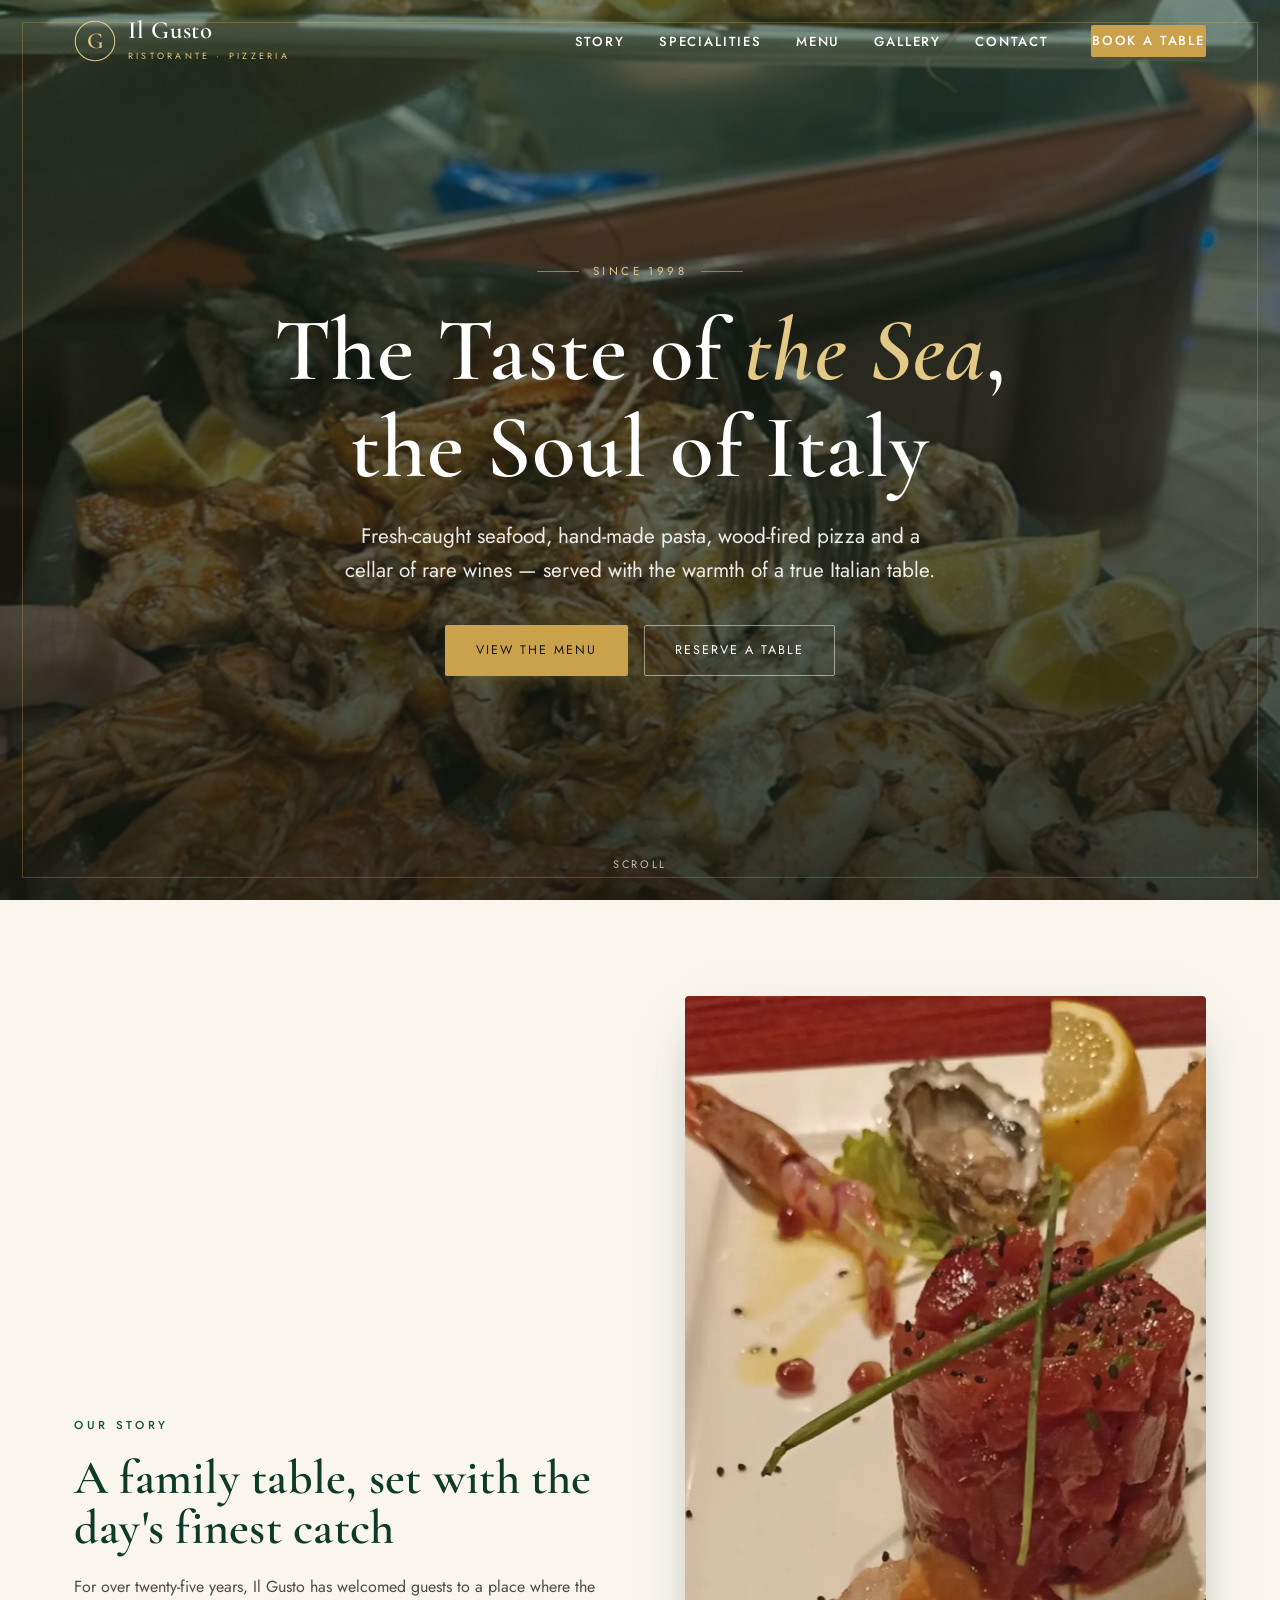
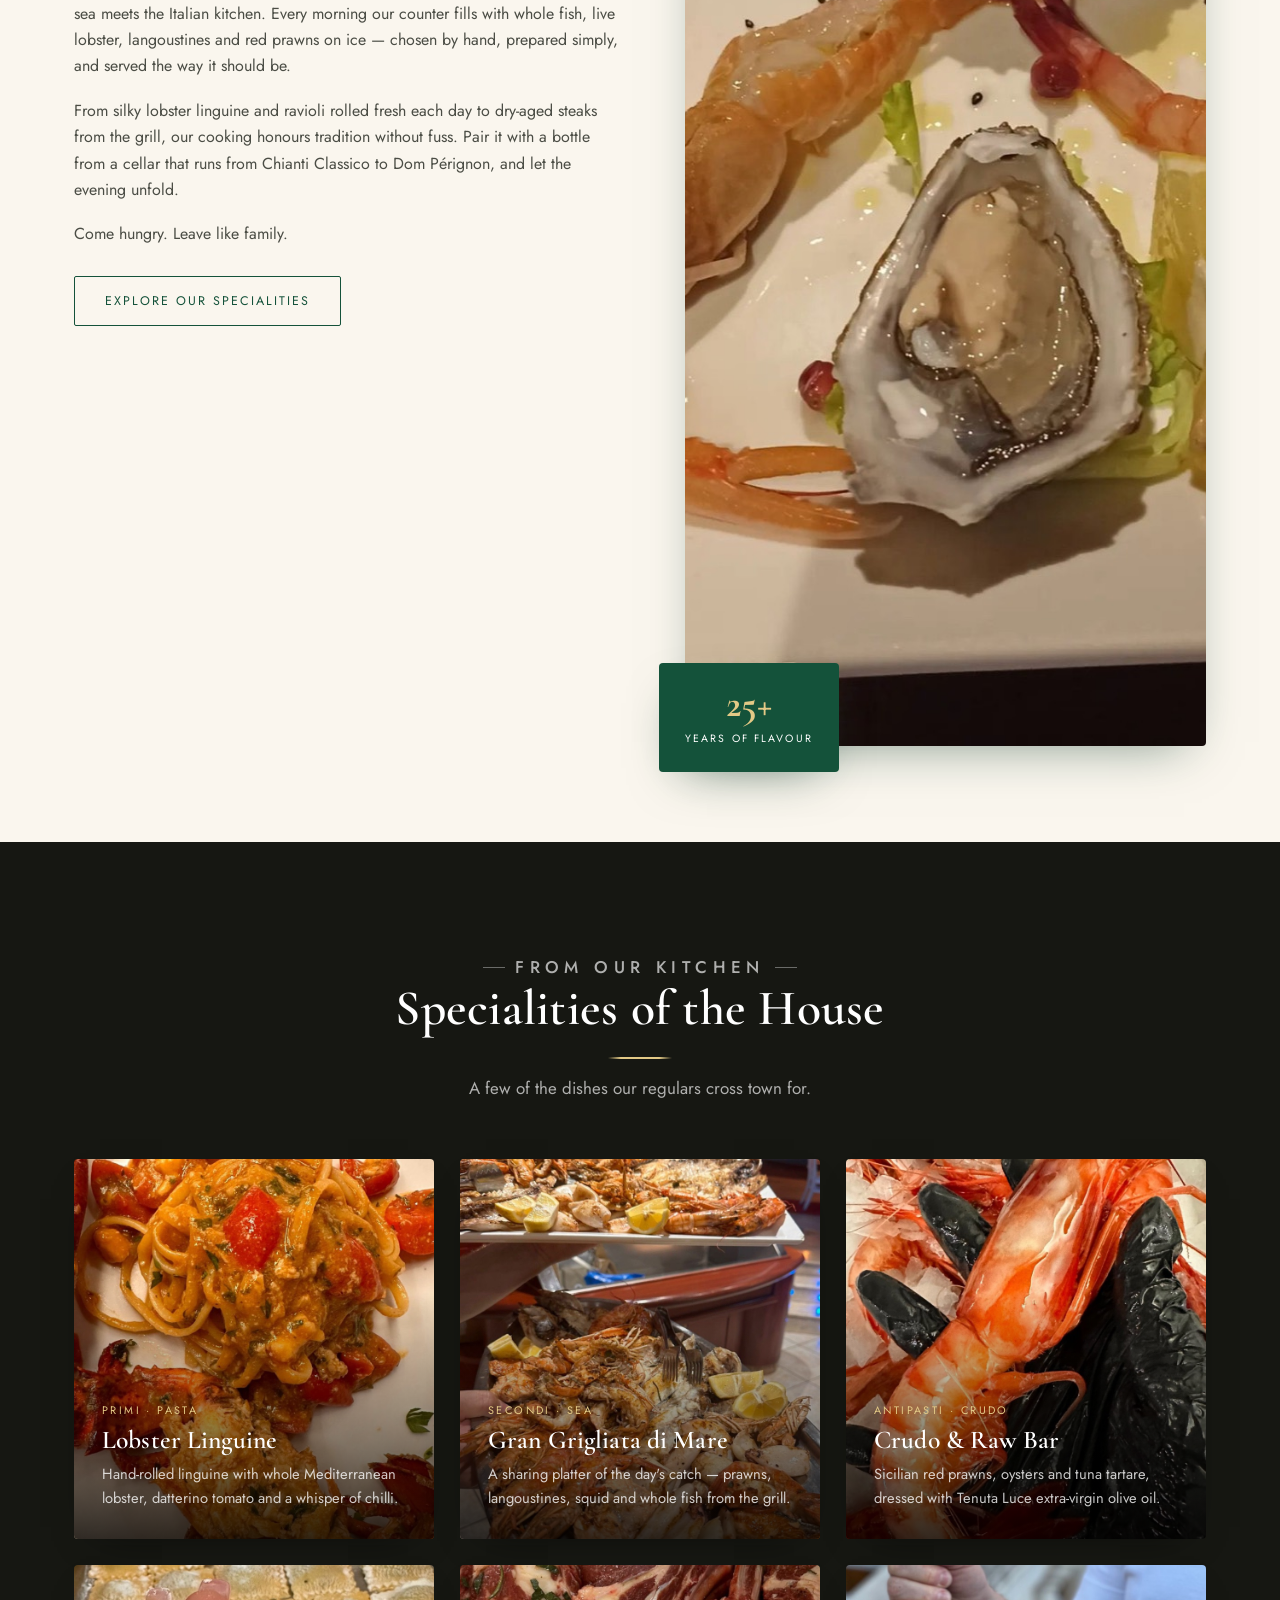
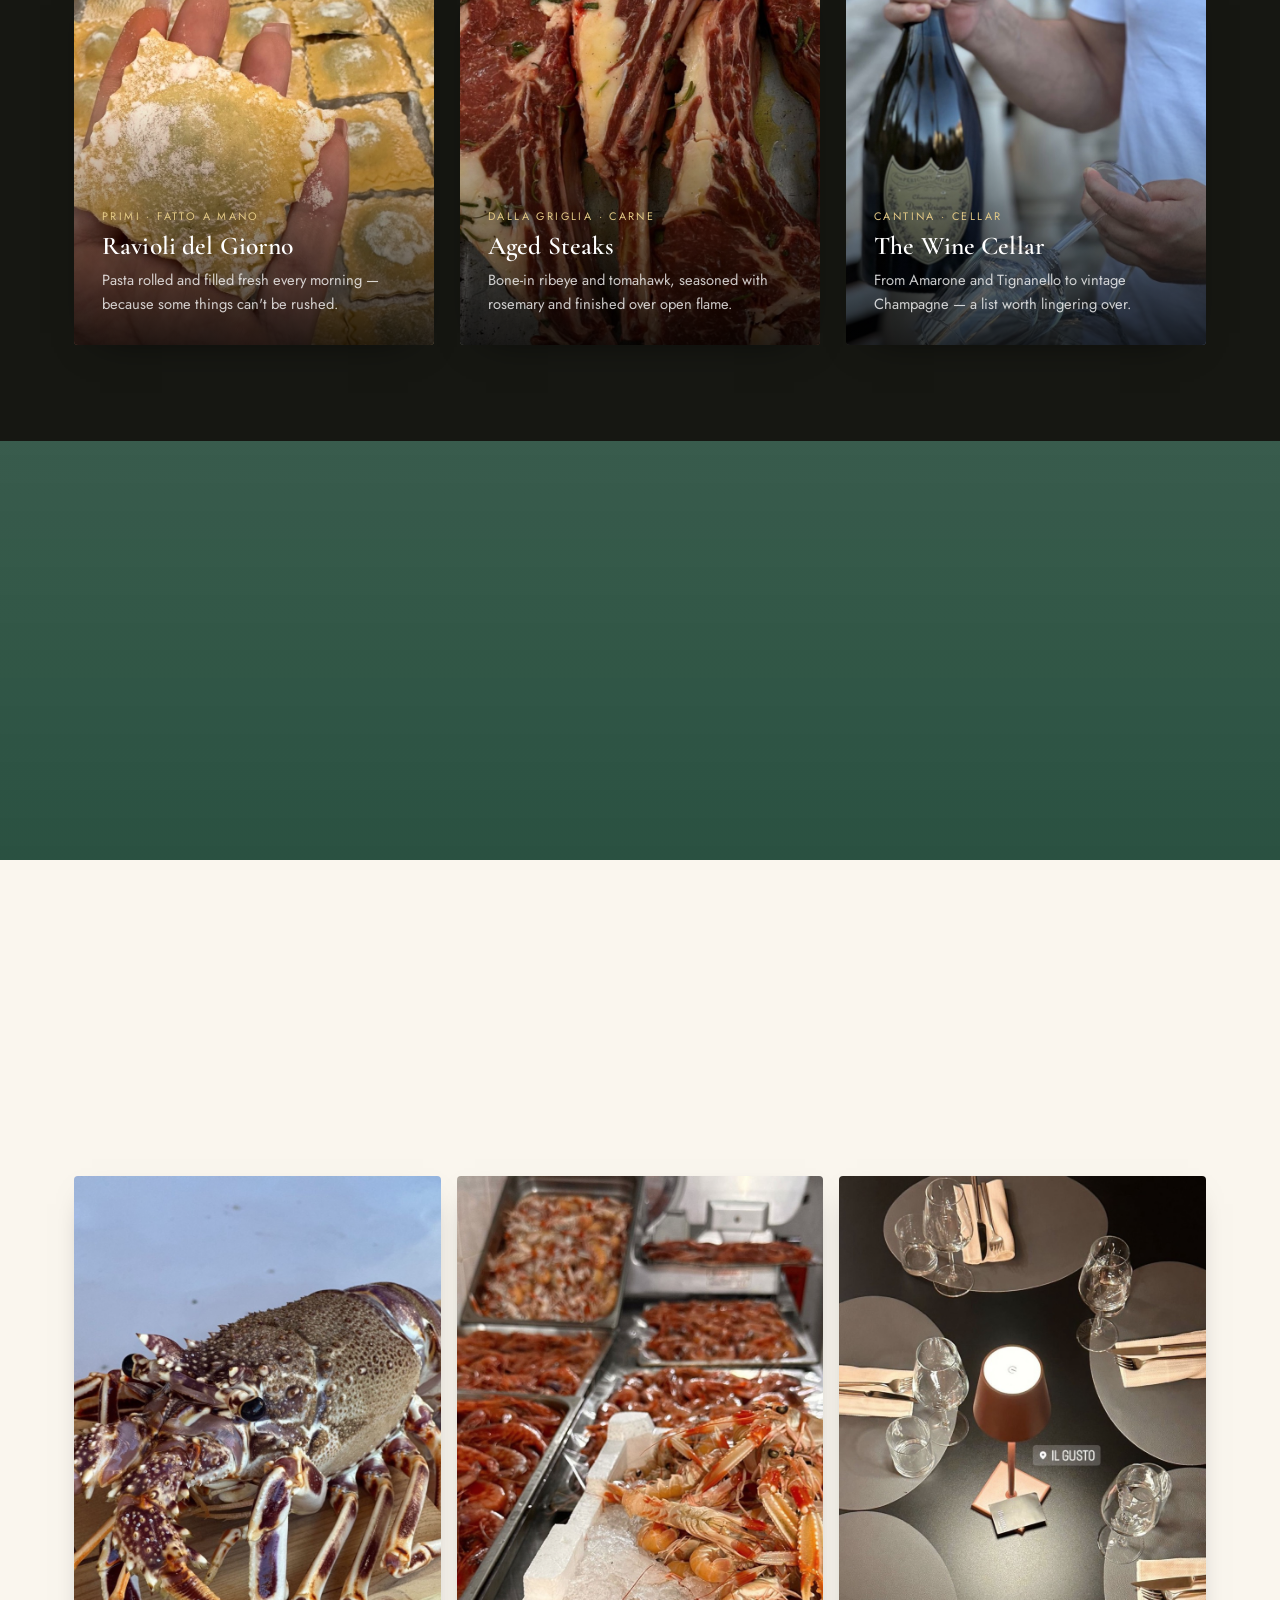
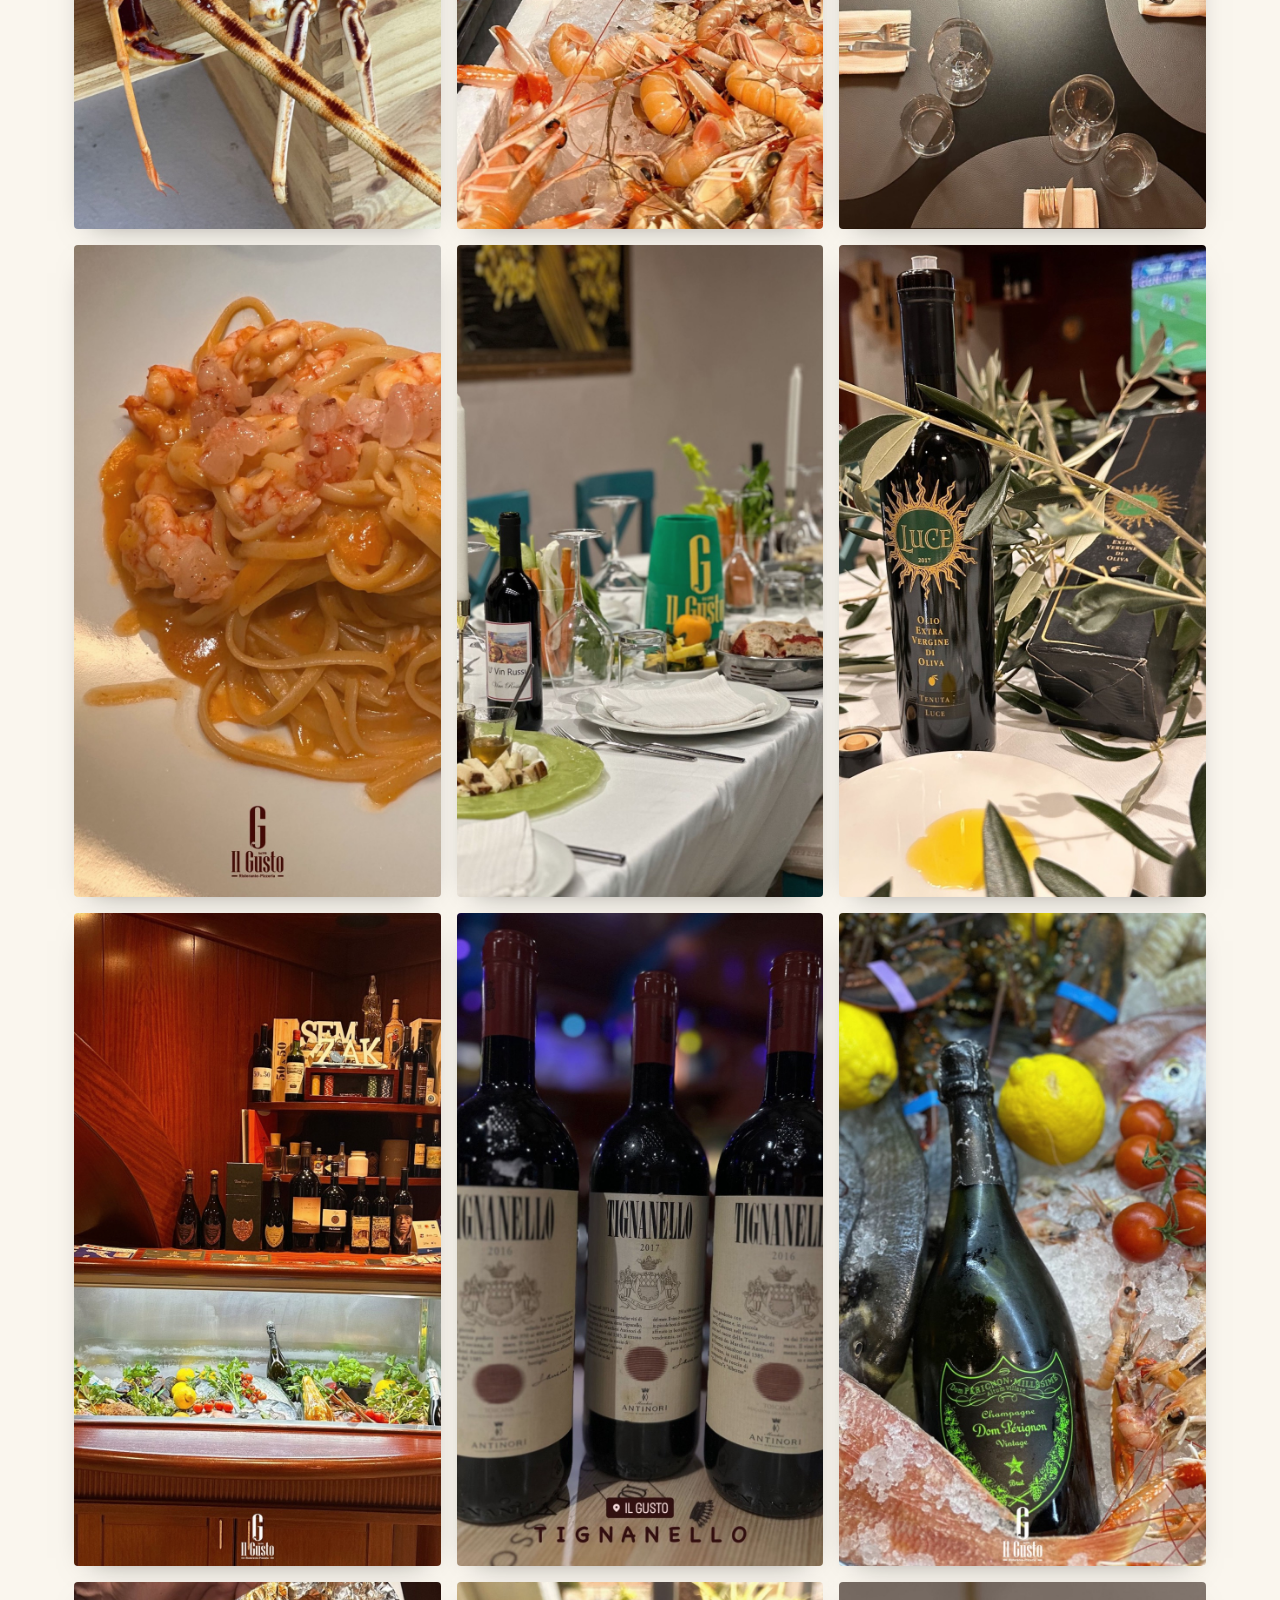
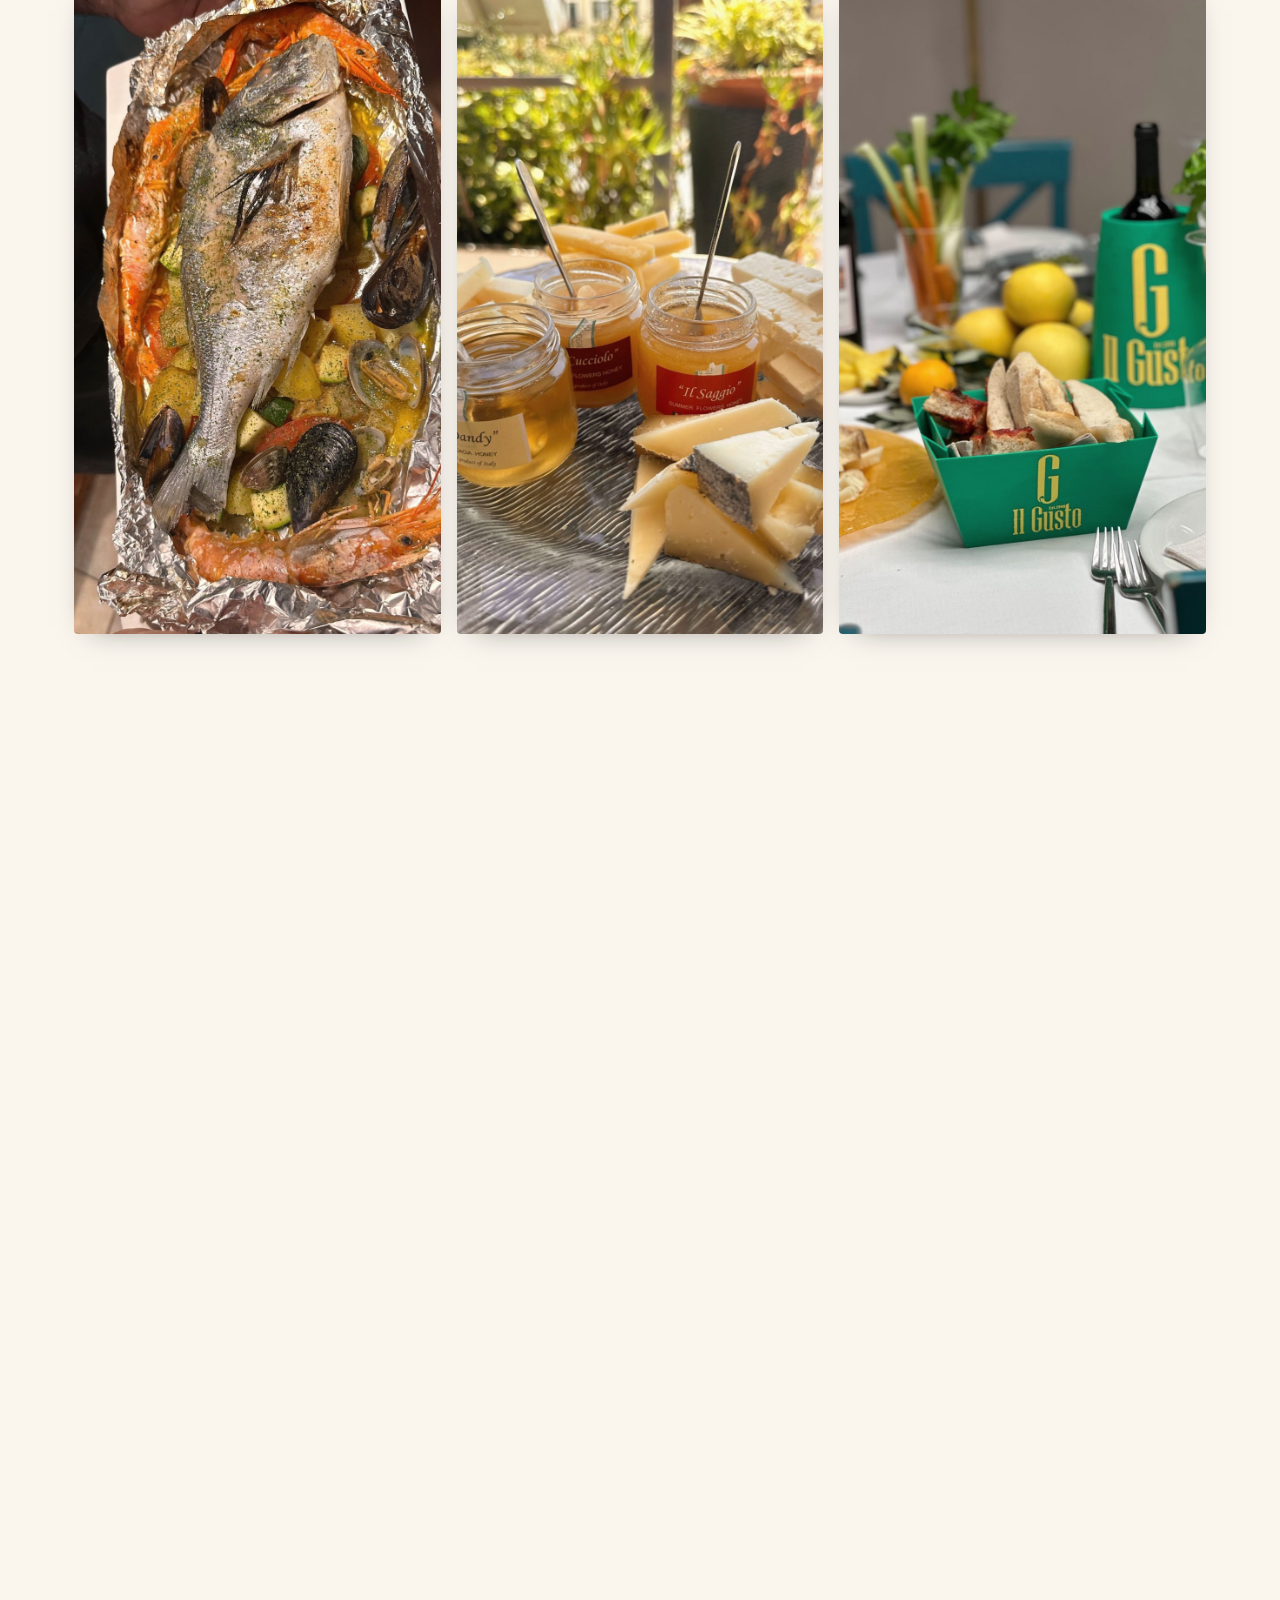
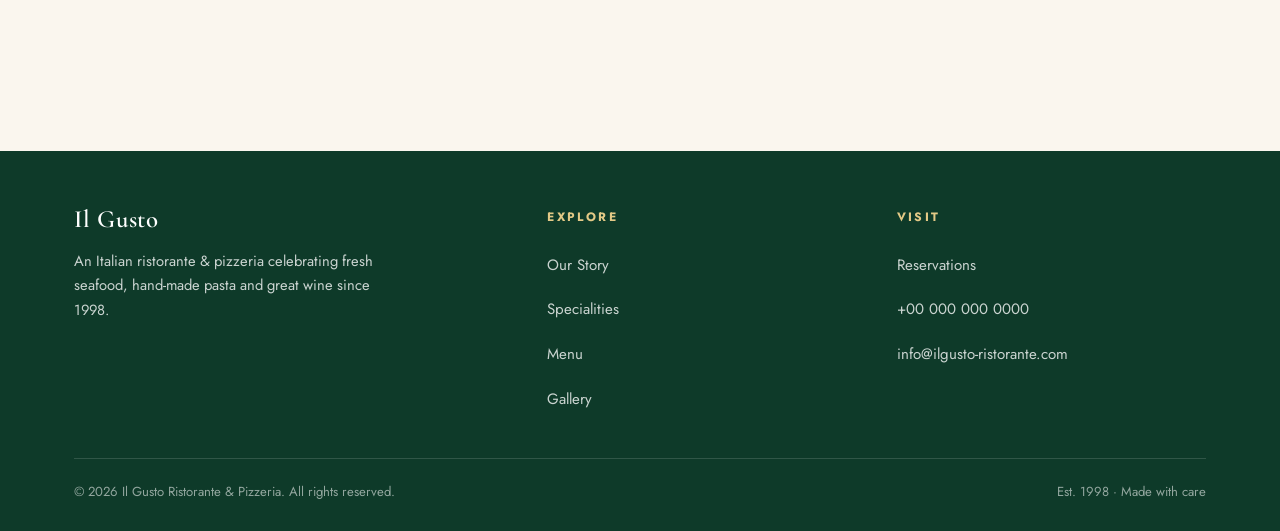
==== docs/index.html @ 5f65938a "Ilgusto restaurant website (static site for GitHub Pages /docs) Co-Authored-By: Claude Opus 4.8 (1M " ====
<!DOCTYPE html>
<html lang="en">
<head>
  <meta charset="UTF-8" />
  <meta name="viewport" content="width=device-width, initial-scale=1.0" />

  <!-- ============== SEO: Primary ============== -->
  <title>Il Gusto · Ristorante & Pizzeria — Fresh Seafood & Italian Fine Dining</title>
  <meta name="description" content="Il Gusto is an Italian ristorante and pizzeria serving fresh-caught seafood, lobster, hand-made pasta, wood-fired pizza and a curated wine cellar since 1998. Book your table today." />
  <meta name="keywords" content="Il Gusto, Italian restaurant, ristorante, pizzeria, seafood restaurant, fresh fish, lobster, pasta, fine dining, wine cellar, Dom Perignon, book a table" />
  <meta name="author" content="Il Gusto Ristorante" />
  <meta name="robots" content="index, follow, max-image-preview:large" />
  <link rel="canonical" href="https://www.ilgusto-ristorante.com/" />

  <!-- ============== SEO: Open Graph ============== -->
  <meta property="og:type" content="restaurant" />
  <meta property="og:site_name" content="Il Gusto Ristorante" />
  <meta property="og:title" content="Il Gusto · Ristorante & Pizzeria — Fresh Seafood & Italian Fine Dining" />
  <meta property="og:description" content="Fresh-caught seafood, lobster, hand-made pasta, wood-fired pizza and a curated wine cellar. An Italian table to remember, since 1998." />
  <meta property="og:url" content="https://www.ilgusto-ristorante.com/" />
  <meta property="og:image" content="https://www.ilgusto-ristorante.com/assets/img/og-image.jpg" />
  <meta property="og:image:width" content="1200" />
  <meta property="og:image:height" content="800" />
  <meta property="og:locale" content="en_US" />

  <!-- ============== SEO: Twitter ============== -->
  <meta name="twitter:card" content="summary_large_image" />
  <meta name="twitter:title" content="Il Gusto · Ristorante & Pizzeria" />
  <meta name="twitter:description" content="Fresh seafood, lobster, hand-made pasta and a fine wine cellar — Italian dining since 1998." />
  <meta name="twitter:image" content="https://www.ilgusto-ristorante.com/assets/img/og-image.jpg" />

  <meta name="theme-color" content="#14523a" />

  <!-- ============== Icons ============== -->
  <link rel="icon" type="image/svg+xml" href="assets/favicon.svg" />
  <link rel="apple-touch-icon" href="assets/favicon.svg" />
  <link rel="manifest" href="site.webmanifest" />

  <!-- ============== Fonts ============== -->
  <link rel="preconnect" href="https://fonts.googleapis.com" />
  <link rel="preconnect" href="https://fonts.gstatic.com" crossorigin />
  <link href="https://fonts.googleapis.com/css2?family=Cormorant+Garamond:ital,wght@0,500;0,600;1,500&family=Jost:wght@300;400;500&display=swap" rel="stylesheet" />

  <link rel="stylesheet" href="assets/style.css" />

  <!-- ============== SEO: Structured Data (Schema.org Restaurant) ============== -->
  <script type="application/ld+json">
  {
    "@context": "https://schema.org",
    "@type": "Restaurant",
    "name": "Il Gusto Ristorante & Pizzeria",
    "image": "https://www.ilgusto-ristorante.com/assets/img/og-image.jpg",
    "url": "https://www.ilgusto-ristorante.com/",
    "telephone": "+00-000-000-0000",
    "email": "info@ilgusto-ristorante.com",
    "priceRange": "$$$",
    "servesCuisine": ["Italian", "Seafood", "Mediterranean", "Pizza"],
    "foundingDate": "1998",
    "acceptsReservations": "True",
    "address": {
      "@type": "PostalAddress",
      "streetAddress": "Via Roma 1",
      "addressLocality": "Your City",
      "postalCode": "00000",
      "addressCountry": "IT"
    },
    "geo": {
      "@type": "GeoCoordinates",
      "latitude": "0.0000",
      "longitude": "0.0000"
    },
    "openingHoursSpecification": [
      {
        "@type": "OpeningHoursSpecification",
        "dayOfWeek": ["Tuesday","Wednesday","Thursday","Sunday"],
        "opens": "12:00", "closes": "23:00"
      },
      {
        "@type": "OpeningHoursSpecification",
        "dayOfWeek": ["Friday","Saturday"],
        "opens": "12:00", "closes": "00:00"
      }
    ],
    "menu": "https://www.ilgusto-ristorante.com/menu.html",
    "sameAs": [
      "https://www.instagram.com/",
      "https://www.facebook.com/"
    ]
  }
  </script>
</head>
<body>

  <!-- ============== Header ============== -->
  <header class="site-header">
    <div class="wrap nav">
      <a class="brand" href="index.html" aria-label="Il Gusto home">
        <span class="brand-mark" style="color: var(--gold-soft)">
          <svg viewBox="0 0 100 100" width="42" height="42" aria-hidden="true">
            <circle cx="50" cy="50" r="47" fill="none" stroke="currentColor" stroke-width="2.5"/>
            <text x="50" y="66" text-anchor="middle" font-family="Cormorant Garamond, serif" font-size="54" font-weight="600" fill="currentColor">G</text>
          </svg>
        </span>
        <span>
          <span class="brand-text">Il Gusto</span>
          <span class="brand-sub">Ristorante · Pizzeria</span>
        </span>
      </a>

      <nav>
        <ul class="nav-links">
          <li><a href="#about">Story</a></li>
          <li><a href="#highlights">Specialities</a></li>
          <li><a href="menu.html">Menu</a></li>
          <li><a href="#gallery">Gallery</a></li>
          <li><a href="#contact">Contact</a></li>
          <li class="nav-cta"><a class="btn btn-gold" href="#contact">Book a Table</a></li>
        </ul>
      </nav>

      <button class="nav-toggle" aria-label="Open menu" aria-expanded="false">
        <span></span><span></span><span></span>
      </button>
    </div>
  </header>

  <!-- ============== Hero ============== -->
  <section class="hero" id="home">
    <div class="hero-inner">
      <span class="hero-divider">Since 1998</span>
      <h1>The Taste of <em>the Sea</em>,<br>the Soul of Italy</h1>
      <p class="lead">Fresh-caught seafood, hand-made pasta, wood-fired pizza and a cellar of rare wines — served with the warmth of a true Italian table.</p>
      <div class="hero-actions">
        <a class="btn btn-gold" href="menu.html">View the Menu</a>
        <a class="btn btn-ghost" href="#contact">Reserve a Table</a>
      </div>
    </div>
    <span class="scroll-cue">Scroll</span>
  </section>

  <!-- ============== About ============== -->
  <section class="section about" id="about">
    <div class="wrap about-grid">
      <div class="about-copy reveal">
        <p class="eyebrow dark">Our Story</p>
        <h2>A family table, set with the day's finest catch</h2>
        <p>For over twenty-five years, Il Gusto has welcomed guests to a place where the sea meets the Italian kitchen. Every morning our counter fills with whole fish, live lobster, langoustines and red prawns on ice — chosen by hand, prepared simply, and served the way it should be.</p>
        <p>From silky lobster linguine and ravioli rolled fresh each day to dry-aged steaks from the grill, our cooking honours tradition without fuss. Pair it with a bottle from a cellar that runs from Chianti Classico to Dom Pérignon, and let the evening unfold.</p>
        <p>Come hungry. Leave like family.</p>
        <a class="btn btn-outline" href="#highlights" style="margin-top:10px">Explore our specialities</a>
      </div>
      <div class="about-figure reveal">
        <img src="assets/img/antipasto.jpg" alt="Seafood antipasto at Il Gusto — raw red prawns, oyster and tuna tartare" loading="lazy" width="1080" height="1350" />
        <div class="badge">
          <strong>25+</strong>
          <span>Years of flavour</span>
        </div>
      </div>
    </div>
  </section>

  <!-- ============== Highlights ============== -->
  <section class="section highlights" id="highlights">
    <div class="wrap">
      <div class="section-head reveal">
        <p class="eyebrow">From our kitchen</p>
        <h2>Specialities of the House</h2>
        <p>A few of the dishes our regulars cross town for.</p>
      </div>
      <div class="feature-grid">
        <article class="feature reveal">
          <img src="assets/img/lobster-pasta.jpg" alt="Fresh lobster linguine in tomato sauce" loading="lazy" />
          <div class="feature-body">
            <span class="tag">Primi · Pasta</span>
            <h3>Lobster Linguine</h3>
            <p>Hand-rolled linguine with whole Mediterranean lobster, datterino tomato and a whisper of chilli.</p>
          </div>
        </article>
        <article class="feature reveal">
          <img src="assets/img/grill-platter.jpg" alt="Mixed grilled seafood platter" loading="lazy" />
          <div class="feature-body">
            <span class="tag">Secondi · Sea</span>
            <h3>Gran Grigliata di Mare</h3>
            <p>A sharing platter of the day's catch — prawns, langoustines, squid and whole fish from the grill.</p>
          </div>
        </article>
        <article class="feature reveal">
          <img src="assets/img/red-prawns.jpg" alt="Raw Mediterranean red prawns on ice" loading="lazy" />
          <div class="feature-body">
            <span class="tag">Antipasti · Crudo</span>
            <h3>Crudo &amp; Raw Bar</h3>
            <p>Sicilian red prawns, oysters and tuna tartare, dressed with Tenuta Luce extra-virgin olive oil.</p>
          </div>
        </article>
        <article class="feature reveal">
          <img src="assets/img/ravioli.jpg" alt="Fresh hand-made ricotta and spinach ravioli" loading="lazy" />
          <div class="feature-body">
            <span class="tag">Primi · Fatto a mano</span>
            <h3>Ravioli del Giorno</h3>
            <p>Pasta rolled and filled fresh every morning — because some things can't be rushed.</p>
          </div>
        </article>
        <article class="feature reveal">
          <img src="assets/img/steaks.jpg" alt="Dry-aged ribeye and tomahawk steaks with rosemary" loading="lazy" />
          <div class="feature-body">
            <span class="tag">Dalla griglia · Carne</span>
            <h3>Aged Steaks</h3>
            <p>Bone-in ribeye and tomahawk, seasoned with rosemary and finished over open flame.</p>
          </div>
        </article>
        <article class="feature reveal">
          <img src="assets/img/champagne.jpg" alt="Dom Pérignon champagne served with crystal glasses" loading="lazy" />
          <div class="feature-body">
            <span class="tag">Cantina · Cellar</span>
            <h3>The Wine Cellar</h3>
            <p>From Amarone and Tignanello to vintage Champagne — a list worth lingering over.</p>
          </div>
        </article>
      </div>
    </div>
  </section>

  <!-- ============== CTA strip ============== -->
  <section class="cta-strip">
    <div class="wrap reveal">
      <p class="eyebrow">Reservations</p>
      <h2>An evening by the sea awaits</h2>
      <p>Tables fill quickly on weekends. Reserve ahead and let us look after the rest.</p>
      <a class="btn btn-gold" href="#contact">Book Your Table</a>
    </div>
  </section>

  <!-- ============== Gallery ============== -->
  <section class="section gallery" id="gallery">
    <div class="wrap">
      <div class="section-head reveal">
        <p class="eyebrow dark">A taste in pictures</p>
        <h2>Gallery</h2>
        <p>Fresh ingredients, fine wine and a table set with care.</p>
      </div>
      <div class="masonry">
        <img data-lightbox src="assets/img/lobster.jpg" alt="Live Mediterranean spiny lobster" loading="lazy" />
        <img data-lightbox src="assets/img/linguine-gamberi.jpg" alt="Linguine with red prawns" loading="lazy" />
        <img data-lightbox src="assets/img/seafood-display.jpg" alt="Fresh seafood display counter and wine shelf" loading="lazy" />
        <img data-lightbox src="assets/img/baked-fish.jpg" alt="Whole sea bream baked in foil with clams and prawns" loading="lazy" />
        <img data-lightbox src="assets/img/langoustines.jpg" alt="Fresh langoustines and prawns on ice" loading="lazy" />
        <img data-lightbox src="assets/img/table-setting.jpg" alt="Il Gusto table set with antipasti and wine" loading="lazy" />
        <img data-lightbox src="assets/img/tignanello.jpg" alt="Bottles of Tignanello from the cellar" loading="lazy" />
        <img data-lightbox src="assets/img/cheese-honey.jpg" alt="Italian cheese selection with artisan honey" loading="lazy" />
        <img data-lightbox src="assets/img/interior.jpg" alt="Elegant table setting inside Il Gusto" loading="lazy" />
        <img data-lightbox src="assets/img/olive-oil.jpg" alt="Tenuta Luce extra-virgin olive oil" loading="lazy" />
        <img data-lightbox src="assets/img/dom-perignon-seafood.jpg" alt="Champagne on ice surrounded by fresh fish" loading="lazy" />
        <img data-lightbox src="assets/img/bread.jpg" alt="Fresh bread served in Il Gusto branded baskets" loading="lazy" />
      </div>
    </div>
  </section>

  <!-- ============== Contact ============== -->
  <section class="section contact" id="contact">
    <div class="wrap">
      <div class="section-head reveal">
        <p class="eyebrow dark">Visit us</p>
        <h2>Find &amp; Reserve</h2>
        <p>We would love to welcome you. Call ahead for reservations, private events and large parties.</p>
      </div>

      <div class="contact-grid">
        <div class="contact-card reveal">
          <!-- TODO: replace the placeholder details below with the real address, phone, email and links -->
          <div class="info-row">
            <span class="ic" aria-hidden="true">
              <svg viewBox="0 0 24 24" fill="none" stroke="currentColor" stroke-width="2"><path d="M12 21s-7-5.5-7-11a7 7 0 1 1 14 0c0 5.5-7 11-7 11z"/><circle cx="12" cy="10" r="2.6"/></svg>
            </span>
            <div><b>Address</b><span>Via Roma 1, Your City &middot; Italy</span></div>
          </div>
          <div class="info-row">
            <span class="ic" aria-hidden="true">
              <svg viewBox="0 0 24 24" fill="none" stroke="currentColor" stroke-width="2"><path d="M22 16.9v3a2 2 0 0 1-2.2 2 19.8 19.8 0 0 1-8.6-3 19.5 19.5 0 0 1-6-6 19.8 19.8 0 0 1-3-8.6A2 2 0 0 1 4.1 2h3a2 2 0 0 1 2 1.7c.1.9.4 1.8.7 2.7a2 2 0 0 1-.5 2.1L8.1 9.9a16 16 0 0 0 6 6l1.4-1.2a2 2 0 0 1 2.1-.5c.9.3 1.8.6 2.7.7a2 2 0 0 1 1.7 2z"/></svg>
            </span>
            <div><b>Phone</b><a href="tel:+000000000000">+00 000 000 0000</a></div>
          </div>
          <div class="info-row">
            <span class="ic" aria-hidden="true">
              <svg viewBox="0 0 24 24" fill="none" stroke="currentColor" stroke-width="2"><rect x="3" y="5" width="18" height="14" rx="2"/><path d="m3 7 9 6 9-6"/></svg>
            </span>
            <div><b>Email</b><a href="mailto:info@ilgusto-ristorante.com">info@ilgusto-ristorante.com</a></div>
          </div>

          <h3 style="margin-top:30px">Opening Hours</h3>
          <ul class="hours-list">
            <li><span>Monday</span><span>Closed</span></li>
            <li><span>Tuesday – Thursday</span><span>12:00 – 23:00</span></li>
            <li><span>Friday – Saturday</span><span>12:00 – 00:00</span></li>
            <li><span>Sunday</span><span>12:00 – 23:00</span></li>
          </ul>

          <div class="contact-socials">
            <a href="#" aria-label="Instagram"><svg viewBox="0 0 24 24" fill="none" stroke="currentColor" stroke-width="2"><rect x="3" y="3" width="18" height="18" rx="5"/><circle cx="12" cy="12" r="4"/><circle cx="17.5" cy="6.5" r="1" fill="currentColor" stroke="none"/></svg></a>
            <a href="#" aria-label="Facebook"><svg viewBox="0 0 24 24" fill="currentColor"><path d="M14 9h3V6h-3c-2 0-3.5 1.5-3.5 3.5V11H8v3h2.5v7h3v-7H16l.5-3h-3V9.5c0-.3.2-.5.5-.5z"/></svg></a>
            <a href="https://wa.me/000000000000" aria-label="WhatsApp"><svg viewBox="0 0 24 24" fill="currentColor"><path d="M12 2a10 10 0 0 0-8.6 15l-1.4 5 5.1-1.3A10 10 0 1 0 12 2zm0 18a8 8 0 0 1-4.1-1.1l-.3-.2-3 .8.8-2.9-.2-.3A8 8 0 1 1 12 20zm4.4-5.6c-.2-.1-1.4-.7-1.6-.8s-.4-.1-.6.1-.6.8-.8 1-.3.2-.5.1a6.5 6.5 0 0 1-3.2-2.8c-.2-.4.2-.4.6-1.2.1-.2 0-.4 0-.5l-.8-1.9c-.2-.5-.4-.4-.6-.4h-.5a1 1 0 0 0-.7.3 3 3 0 0 0-.9 2.2 5.2 5.2 0 0 0 1.1 2.7 11.8 11.8 0 0 0 4.6 4 5 5 0 0 0 2.3.6 2.7 2.7 0 0 0 1.8-1.3c.2-.5.2-.9.1-1z"/></svg></a>
          </div>
        </div>

        <div class="reveal">
          <!-- TODO: replace the src below with your real Google Maps embed (Google Maps → Share → Embed a map) -->
          <iframe
            class="map-embed"
            title="Il Gusto location map"
            src="https://www.openstreetmap.org/export/embed.html?bbox=12.45%2C41.88%2C12.52%2C41.92&amp;layer=mapnik"
            loading="lazy"
            referrerpolicy="no-referrer-when-downgrade"></iframe>
        </div>
      </div>
    </div>
  </section>

  <!-- ============== Footer ============== -->
  <footer class="site-footer">
    <div class="wrap">
      <div class="footer-grid">
        <div>
          <span class="brand-text">Il Gusto</span>
          <p>An Italian ristorante &amp; pizzeria celebrating fresh seafood, hand-made pasta and great wine since 1998.</p>
        </div>
        <div class="footer-col">
          <h4>Explore</h4>
          <ul>
            <li><a href="#about">Our Story</a></li>
            <li><a href="#highlights">Specialities</a></li>
            <li><a href="menu.html">Menu</a></li>
            <li><a href="#gallery">Gallery</a></li>
          </ul>
        </div>
        <div class="footer-col">
          <h4>Visit</h4>
          <ul>
            <li><a href="#contact">Reservations</a></li>
            <li><a href="tel:+000000000000">+00 000 000 0000</a></li>
            <li><a href="mailto:info@ilgusto-ristorante.com">info@ilgusto-ristorante.com</a></li>
          </ul>
        </div>
      </div>
      <div class="footer-bottom">
        <span>&copy; <span id="year">2026</span> Il Gusto Ristorante &amp; Pizzeria. All rights reserved.</span>
        <span>Est. 1998 · Made with care</span>
      </div>
    </div>
  </footer>

  <!-- Lightbox -->
  <div class="lightbox" aria-hidden="true">
    <span class="lb-close" aria-label="Close">&times;</span>
    <img src="" alt="" />
  </div>

  <script src="assets/main.js"></script>
</body>
</html>
---- docs/assets/style.css ----
/* ===========================================================
   Il Gusto — Ristorante · Pizzeria (est. 1998)
   Elegant, lightweight stylesheet. No frameworks.
   Brand: deep green + gold on warm cream / charcoal.
   =========================================================== */

:root {
  --green: #14523a;
  --green-deep: #0e3a29;
  --gold: #c9a24b;
  --gold-soft: #e3c986;
  --cream: #faf6ee;
  --cream-2: #f3ebdc;
  --ink: #20211d;
  --ink-soft: #4b4d45;
  --charcoal: #161712;
  --line: rgba(20, 82, 58, .14);
  --shadow: 0 18px 50px -22px rgba(14, 58, 41, .55);
  --serif: "Cormorant Garamond", "Playfair Display", Georgia, "Times New Roman", serif;
  --sans: "Jost", "Helvetica Neue", Arial, sans-serif;
  --maxw: 1180px;
}

* { box-sizing: border-box; }

html { scroll-behavior: smooth; scroll-padding-top: 84px; }

body {
  margin: 0;
  font-family: var(--sans);
  color: var(--ink);
  background: var(--cream);
  line-height: 1.65;
  -webkit-font-smoothing: antialiased;
  text-rendering: optimizeLegibility;
}

img { max-width: 100%; display: block; }

a { color: inherit; text-decoration: none; }

h1, h2, h3 { font-family: var(--serif); font-weight: 600; line-height: 1.08; margin: 0; letter-spacing: .01em; }

.wrap { max-width: var(--maxw); margin: 0 auto; padding: 0 24px; }

.eyebrow {
  font-family: var(--sans);
  text-transform: uppercase;
  letter-spacing: .32em;
  font-size: .72rem;
  font-weight: 500;
  color: var(--gold);
  margin: 0 0 14px;
}
.eyebrow.dark { color: var(--green); }

.section { padding: 96px 0; }
.section-head { max-width: 640px; margin: 0 auto 56px; text-align: center; }
.section-head h2 { font-size: clamp(2rem, 4.5vw, 3.1rem); color: var(--green-deep); }
.section-head p { color: var(--ink-soft); font-size: 1.06rem; margin: 16px 0 0; }

/* ---------- Buttons ---------- */
.btn {
  display: inline-flex; align-items: center; gap: .55em;
  font-family: var(--sans); font-weight: 500;
  letter-spacing: .12em; text-transform: uppercase; font-size: .78rem;
  padding: 14px 30px; border-radius: 2px; cursor: pointer;
  transition: transform .25s ease, background .25s ease, color .25s ease, box-shadow .25s ease;
  border: 1px solid transparent;
}
.btn-gold { background: var(--gold); color: var(--charcoal); }
.btn-gold:hover { background: var(--gold-soft); transform: translateY(-2px); box-shadow: 0 12px 26px -12px rgba(201,162,75,.7); }
.btn-ghost { border-color: rgba(255,255,255,.5); color: #fff; background: transparent; }
.btn-ghost:hover { background: rgba(255,255,255,.12); transform: translateY(-2px); }
.btn-outline { border-color: var(--green); color: var(--green); background: transparent; }
.btn-outline:hover { background: var(--green); color: #fff; transform: translateY(-2px); }

/* ---------- Header / Nav ---------- */
.site-header {
  position: fixed; inset: 0 0 auto 0; z-index: 50;
  transition: background .35s ease, box-shadow .35s ease, padding .35s ease;
  padding: 18px 0;
}
.site-header.scrolled {
  background: rgba(250, 246, 238, .94);
  backdrop-filter: blur(10px);
  box-shadow: 0 1px 0 var(--line);
  padding: 10px 0;
}
.nav { display: flex; align-items: center; justify-content: space-between; }
.nav-links { display: flex; gap: 34px; align-items: center; list-style: none; margin: 0; padding: 0; }
.nav-links a {
  font-size: .82rem; letter-spacing: .14em; text-transform: uppercase; font-weight: 500;
  color: #fff; position: relative; padding: 4px 0; transition: color .25s ease;
}
.nav-links a::after {
  content: ""; position: absolute; left: 0; bottom: 0; height: 1px; width: 0;
  background: var(--gold); transition: width .3s ease;
}
.nav-links a:hover::after { width: 100%; }
.scrolled .nav-links a { color: var(--ink); }
.scrolled .brand-text, .scrolled .brand-sub { color: var(--green-deep); }

.brand { display: flex; align-items: center; gap: 12px; }
.brand-mark { width: 42px; height: 42px; flex: none; }
.brand-text { font-family: var(--serif); font-size: 1.55rem; font-weight: 600; color: #fff; line-height: 1; letter-spacing: .02em; }
.brand-sub { display: block; font-family: var(--sans); font-size: .56rem; letter-spacing: .34em; text-transform: uppercase; color: var(--gold-soft); margin-top: 3px; }

.nav-cta { margin-left: 8px; }
.nav-toggle { display: none; background: none; border: 0; cursor: pointer; padding: 8px; z-index: 60; position: relative; }
.nav-toggle span { display: block; width: 26px; height: 2px; background: #fff; margin: 6px 0; transition: transform .32s ease, opacity .25s ease, background .3s ease; transform-origin: center; }
.scrolled .nav-toggle span { background: var(--ink); }
/* Hamburger morphs into an X when open */
.nav-toggle.open span { background: #fff; }
.nav-toggle.open span:nth-child(1) { transform: translateY(8px) rotate(45deg); }
.nav-toggle.open span:nth-child(2) { opacity: 0; }
.nav-toggle.open span:nth-child(3) { transform: translateY(-8px) rotate(-45deg); }

/* Dimmed backdrop behind the slide-in panel */
.nav-backdrop {
  position: fixed; inset: 0; z-index: 40; background: rgba(11,22,17,.55);
  backdrop-filter: blur(2px); opacity: 0; visibility: hidden;
  transition: opacity .35s ease, visibility .35s ease;
}
.nav-backdrop.show { opacity: 1; visibility: visible; }
body.nav-locked { overflow: hidden; }

/* ---------- Hero ---------- */
.hero {
  position: relative; min-height: 100vh; display: flex; align-items: center;
  color: #fff; text-align: center; overflow: hidden;
}
.hero::before {
  content: ""; position: absolute; inset: 0;
  background: linear-gradient(180deg, rgba(14,58,41,.55) 0%, rgba(11,30,22,.62) 45%, rgba(11,22,17,.82) 100%),
              url("img/grill-platter.jpg") center/cover no-repeat;
  transform: scale(1.05); z-index: -1;
}
.hero-inner { max-width: 820px; margin: 0 auto; padding: 120px 24px 90px; }
.hero h1 { font-size: clamp(2.8rem, 8vw, 5.6rem); letter-spacing: .01em; }
.hero h1 em { font-style: italic; color: var(--gold-soft); }
.hero .lead { font-size: clamp(1.05rem, 2.2vw, 1.3rem); color: rgba(255,255,255,.9); margin: 22px auto 38px; max-width: 600px; }
.hero-actions { display: flex; gap: 16px; justify-content: center; flex-wrap: wrap; }
.hero-divider { display: inline-flex; align-items: center; gap: 14px; margin-bottom: 22px; color: var(--gold-soft); letter-spacing: .3em; text-transform: uppercase; font-size: .72rem; }
.hero-divider::before, .hero-divider::after { content: ""; width: 42px; height: 1px; background: var(--gold); opacity: .7; }
.scroll-cue { position: absolute; bottom: 26px; left: 50%; transform: translateX(-50%); color: rgba(255,255,255,.7); font-size: .68rem; letter-spacing: .25em; text-transform: uppercase; animation: bob 2.4s ease-in-out infinite; }
@keyframes bob { 0%,100%{ transform: translate(-50%,0);} 50%{ transform: translate(-50%,8px);} }

/* ---------- About ---------- */
.about { background: var(--cream); }
.about-grid { display: grid; grid-template-columns: 1.05fr 1fr; gap: 64px; align-items: center; }
.about-copy h2 { font-size: clamp(2rem, 4.2vw, 3rem); color: var(--green-deep); margin-bottom: 20px; }
.about-copy p { color: var(--ink-soft); margin: 0 0 18px; }
.about-figure { position: relative; }
.about-figure img { border-radius: 4px; box-shadow: var(--shadow); aspect-ratio: 4/5; object-fit: cover; }
.about-figure .badge {
  position: absolute; bottom: -26px; left: -26px; background: var(--green); color: #fff;
  padding: 22px 26px; border-radius: 4px; text-align: center; box-shadow: var(--shadow);
}
.about-figure .badge strong { font-family: var(--serif); font-size: 2.4rem; display: block; color: var(--gold-soft); line-height: 1; }
.about-figure .badge span { font-size: .66rem; letter-spacing: .2em; text-transform: uppercase; }

/* ---------- Highlights ---------- */
.highlights { background: var(--charcoal); color: #fff; }
.highlights .section-head h2 { color: #fff; }
.highlights .section-head p { color: rgba(255,255,255,.66); }
.feature-grid { display: grid; grid-template-columns: repeat(3, 1fr); gap: 26px; }
.feature {
  position: relative; border-radius: 4px; overflow: hidden; min-height: 380px;
  display: flex; align-items: flex-end; color: #fff; isolation: isolate;
}
.feature img { position: absolute; inset: 0; width: 100%; height: 100%; object-fit: cover; z-index: -2; transition: transform .7s ease; }
.feature::after { content: ""; position: absolute; inset: 0; z-index: -1; background: linear-gradient(180deg, rgba(0,0,0,0) 35%, rgba(0,0,0,.8) 100%); }
.feature:hover img { transform: scale(1.07); }
.feature-body { padding: 28px; }
.feature-body h3 { font-size: 1.6rem; color: #fff; }
.feature-body p { font-size: .92rem; color: rgba(255,255,255,.78); margin: 8px 0 0; }
.feature-body .tag { font-size: .68rem; letter-spacing: .22em; text-transform: uppercase; color: var(--gold-soft); }

/* ---------- Gallery ---------- */
.gallery { background: var(--cream); }
.masonry { columns: 3; column-gap: 16px; }
.masonry img {
  width: 100%; margin: 0 0 16px; border-radius: 4px; break-inside: avoid;
  box-shadow: 0 10px 30px -18px rgba(0,0,0,.5); transition: transform .4s ease, filter .4s ease; cursor: pointer;
}
.masonry img:hover { transform: scale(1.02); filter: brightness(1.05); }

/* ---------- Menu page ---------- */
.page-hero {
  position: relative; padding: 170px 0 90px; color: #fff; text-align: center;
}
.page-hero::before {
  content: ""; position: absolute; inset: 0; z-index: -1;
  background: linear-gradient(rgba(14,58,41,.72), rgba(11,22,17,.82)), url("img/interior.jpg") center/cover no-repeat;
}
.page-hero h1 { font-size: clamp(2.6rem, 6vw, 4.2rem); }
.page-hero p { color: rgba(255,255,255,.85); max-width: 560px; margin: 16px auto 0; }

.menu-section { padding: 80px 0 0; }
.menu-section:last-of-type { padding-bottom: 96px; }
.menu-cat-head { text-align: center; margin-bottom: 46px; }
.menu-cat-head h2 { font-size: clamp(1.8rem, 4vw, 2.6rem); color: var(--green-deep); }
.menu-cat-head .eyebrow { margin-bottom: 10px; }
.menu-list { max-width: 760px; margin: 0 auto; }
.menu-item { display: flex; align-items: baseline; gap: 14px; padding: 16px 0; border-bottom: 1px dashed var(--line); }
.menu-item .mi-name { font-family: var(--serif); font-size: 1.35rem; color: var(--ink); font-weight: 600; }
.menu-item .mi-desc { display: block; font-size: .9rem; color: var(--ink-soft); margin-top: 3px; font-family: var(--sans); }
.menu-item .mi-dots { flex: 1; border-bottom: 1px dotted rgba(20,82,58,.3); transform: translateY(-4px); min-width: 24px; }
.menu-item .mi-price { font-family: var(--serif); font-size: 1.25rem; color: var(--gold); font-weight: 600; white-space: nowrap; }
.menu-note { text-align: center; color: var(--ink-soft); font-size: .85rem; max-width: 620px; margin: 54px auto 0; font-style: italic; }

/* ---------- CTA strip ---------- */
.cta-strip {
  position: relative; color: #fff; text-align: center; padding: 90px 0;
}
.cta-strip::before { content:""; position:absolute; inset:0; z-index:-1; background: linear-gradient(rgba(14,58,41,.82),rgba(14,58,41,.88)), url("img/dom-perignon-seafood.jpg") center/cover fixed no-repeat; }
.cta-strip h2 { font-size: clamp(2rem, 5vw, 3.2rem); }
.cta-strip p { color: rgba(255,255,255,.85); max-width: 540px; margin: 14px auto 30px; }

/* ---------- Contact ---------- */
.contact { background: var(--cream); }
.contact-grid { display: grid; grid-template-columns: 1fr 1fr; gap: 56px; }
.contact-card h3 { font-size: 1.4rem; color: var(--green-deep); margin-bottom: 6px; }
.info-row { display: flex; gap: 14px; padding: 18px 0; border-bottom: 1px solid var(--line); }
.info-row .ic { width: 38px; height: 38px; flex: none; border-radius: 50%; background: var(--green); color: var(--gold-soft); display: grid; place-items: center; }
.info-row .ic svg { width: 18px; height: 18px; }
.info-row b { display: block; font-family: var(--sans); font-size: .72rem; letter-spacing: .16em; text-transform: uppercase; color: var(--ink-soft); margin-bottom: 2px; font-weight: 600; }
.info-row span, .info-row a { color: var(--ink); font-size: 1.02rem; }
.info-row a:hover { color: var(--green); }
.hours-list { list-style: none; margin: 14px 0 0; padding: 0; }
.hours-list li { display: flex; justify-content: space-between; padding: 9px 0; border-bottom: 1px dashed var(--line); font-size: .96rem; }
.hours-list li span:last-child { color: var(--ink-soft); }
.hours-list li.today { font-weight: 600; }
.hours-list li.today span:last-child { color: var(--green); }
.map-embed { border-radius: 4px; overflow: hidden; box-shadow: var(--shadow); min-height: 320px; height: 100%; border: 0; width: 100%; }
.contact-socials { display: flex; gap: 14px; margin-top: 22px; }
.contact-socials a { width: 42px; height: 42px; border-radius: 50%; border: 1px solid var(--line); display: grid; place-items: center; color: var(--green); transition: .25s; }
.contact-socials a:hover { background: var(--green); color: #fff; transform: translateY(-2px); }
.contact-socials svg { width: 19px; height: 19px; }

/* ---------- Footer ---------- */
.site-footer { background: var(--green-deep); color: rgba(255,255,255,.78); padding: 56px 0 28px; }
.footer-grid { display: grid; grid-template-columns: 1.4fr 1fr 1fr; gap: 40px; margin-bottom: 36px; }
.site-footer .brand-text { color: #fff; }
.site-footer p { font-size: .92rem; margin: 14px 0 0; max-width: 320px; }
.footer-col h4 { font-family: var(--sans); font-size: .76rem; letter-spacing: .2em; text-transform: uppercase; color: var(--gold-soft); margin: 0 0 16px; }
.footer-col a, .footer-col li { display: block; font-size: .94rem; padding: 5px 0; color: rgba(255,255,255,.78); }
.footer-col ul { list-style: none; margin: 0; padding: 0; }
.footer-col a:hover { color: var(--gold-soft); }
.footer-bottom { border-top: 1px solid rgba(255,255,255,.14); padding-top: 22px; display: flex; justify-content: space-between; flex-wrap: wrap; gap: 10px; font-size: .82rem; color: rgba(255,255,255,.55); }

/* ---------- Reveal animation ---------- */
.reveal { opacity: 0; transform: translateY(24px); transition: opacity .7s ease, transform .7s ease; }
.reveal.in { opacity: 1; transform: none; }

/* ---------- Lightbox ---------- */
.lightbox { position: fixed; inset: 0; z-index: 100; background: rgba(11,18,14,.92); display: none; align-items: center; justify-content: center; padding: 30px; cursor: zoom-out; }
.lightbox.open { display: flex; }
.lightbox img { max-width: 90vw; max-height: 90vh; border-radius: 4px; box-shadow: 0 30px 80px rgba(0,0,0,.6); }
.lightbox .lb-close { position: absolute; top: 22px; right: 28px; color: #fff; font-size: 2rem; cursor: pointer; line-height: 1; }

/* ---------- Responsive ---------- */
@media (max-width: 920px) {
  .about-grid { grid-template-columns: 1fr; gap: 56px; }
  .about-figure .badge { left: 24px; bottom: -20px; }
  .feature-grid { grid-template-columns: 1fr 1fr; }
  .contact-grid { grid-template-columns: 1fr; }
  .footer-grid { grid-template-columns: 1fr 1fr; }
}
@media (max-width: 680px) {
  .section { padding: 70px 0; }
  .nav-toggle { display: block; }
  .nav-links {
    position: fixed; inset: 0 0 0 auto; width: min(82vw, 340px);
    background: linear-gradient(160deg, var(--green) 0%, var(--green-deep) 100%);
    flex-direction: column; align-items: stretch; justify-content: center;
    padding: 88px 36px 40px; gap: 4px; transform: translateX(105%);
    transition: transform .4s cubic-bezier(.4,0,.2,1);
    box-shadow: -24px 0 60px rgba(0,0,0,.45);
  }
  .nav-links.open { transform: none; }
  .nav-links li { border-bottom: 1px solid rgba(255,255,255,.1); }
  .nav-links li:last-child { border-bottom: 0; }
  .nav-links a, .scrolled .nav-links a {
    color: #fff; font-size: 1.05rem; letter-spacing: .16em; display: block; padding: 17px 2px;
  }
  .nav-links a::after { display: none; }
  /* Show the booking CTA inside the panel as a full-width gold button */
  .nav-cta { margin: 22px 0 0; display: block; }
  .nav-cta a, .scrolled .nav-cta a { color: var(--charcoal); padding: 16px; justify-content: center; letter-spacing: .14em; }
  .feature-grid { grid-template-columns: 1fr; }
  .masonry { columns: 2; }
  .footer-grid { grid-template-columns: 1fr; }
  .menu-item { flex-wrap: wrap; }
  .menu-item .mi-dots { display: none; }
}
@media (max-width: 420px) { .masonry { columns: 1; } }

/* ===========================================================
   Finesse layer — refinements for an elevated, editorial feel
   =========================================================== */

::selection { background: var(--gold); color: var(--charcoal); }

/* Slightly airier serif headings */
h1, h2, h3 { letter-spacing: .005em; }
.section-head h2, .menu-cat-head h2, .about-copy h2 { line-height: 1.06; }

/* Decorative gold flourish beneath centred section titles */
.section-head h2::after,
.menu-cat-head h2::after {
  content: "";
  display: block;
  width: 64px; height: 2px;
  margin: 22px auto 0;
  background: linear-gradient(90deg, transparent, var(--gold) 20%, var(--gold) 80%, transparent);
}
.highlights .section-head h2::after { background: linear-gradient(90deg, transparent, var(--gold-soft) 20%, var(--gold-soft) 80%, transparent); }

/* Eyebrow gets a small leading tick for a refined, considered look */
.section-head .eyebrow { display: inline-flex; align-items: center; gap: 10px; }
.section-head .eyebrow::before,
.section-head .eyebrow::after { content: ""; width: 22px; height: 1px; background: currentColor; opacity: .55; }

/* ---- Hero: thin inset frame + staggered entrance ---- */
.hero::after {
  content: ""; position: absolute; inset: 22px; pointer-events: none;
  border: 1px solid rgba(201,162,75,.32); z-index: 0;
}
.hero-inner { position: relative; z-index: 1; }
.hero-divider, .hero h1, .hero .lead, .hero-actions { opacity: 0; animation: heroUp 1s cubic-bezier(.2,.7,.2,1) forwards; }
.hero-divider  { animation-delay: .15s; }
.hero h1       { animation-delay: .30s; }
.hero .lead    { animation-delay: .50s; }
.hero-actions  { animation-delay: .68s; }
@keyframes heroUp { from { opacity: 0; transform: translateY(26px); } to { opacity: 1; transform: none; } }
@media (max-width: 680px) { .hero::after { inset: 12px; } }
@media (prefers-reduced-motion: reduce) {
  .hero-divider, .hero h1, .hero .lead, .hero-actions { animation: none; opacity: 1; }
  .scroll-cue { animation: none; }
}

/* ---- Buttons: finer weight + gentle gold glow ---- */
.btn { letter-spacing: .16em; font-weight: 400; }
.btn-gold { box-shadow: 0 8px 22px -14px rgba(201,162,75,.6); }

/* ---- Feature cards: hairline accent + smoother lift ---- */
.feature {
  box-shadow: 0 14px 40px -26px rgba(0,0,0,.8);
  transition: transform .45s ease, box-shadow .45s ease;
}
.feature::before {
  content: ""; position: absolute; left: 28px; right: 28px; bottom: 0; height: 2px;
  background: var(--gold); transform: scaleX(0); transform-origin: left; z-index: 1;
  transition: transform .5s ease;
}
.feature:hover { transform: translateY(-6px); box-shadow: 0 26px 60px -30px rgba(0,0,0,.9); }
.feature:hover::before { transform: scaleX(1); }
.feature-body .tag { display: inline-block; margin-bottom: 6px; }

/* ---- About: refined image frame + drop accent on first line ---- */
.about-figure img { transition: transform .6s ease; }
.about-figure::before {
  content: ""; position: absolute; inset: -14px -14px 14px 14px; border: 1px solid var(--gold);
  opacity: .4; border-radius: 4px; pointer-events: none; z-index: -1;
}

/* ---- Gallery: graceful reveal of colour on hover ---- */
.masonry img { filter: saturate(.92); transition: transform .5s ease, filter .5s ease, box-shadow .5s ease; }
.masonry img:hover { filter: saturate(1.08) brightness(1.04); box-shadow: 0 18px 44px -20px rgba(0,0,0,.6); }

/* ---- Menu items: considered hover ---- */
.menu-item { transition: padding-left .3s ease; }
.menu-item:hover { padding-left: 8px; }
.menu-item:hover .mi-name { color: var(--green); }
.menu-item .mi-name, .menu-item .mi-price { transition: color .3s ease; }

/* ---- Section rhythm: hairline transitions between light sections ---- */
.about + .highlights, .gallery { position: relative; }

/* ---- Header brand: a touch more refinement ---- */
.brand-text { letter-spacing: .03em; }
.brand-sub { letter-spacing: .36em; }
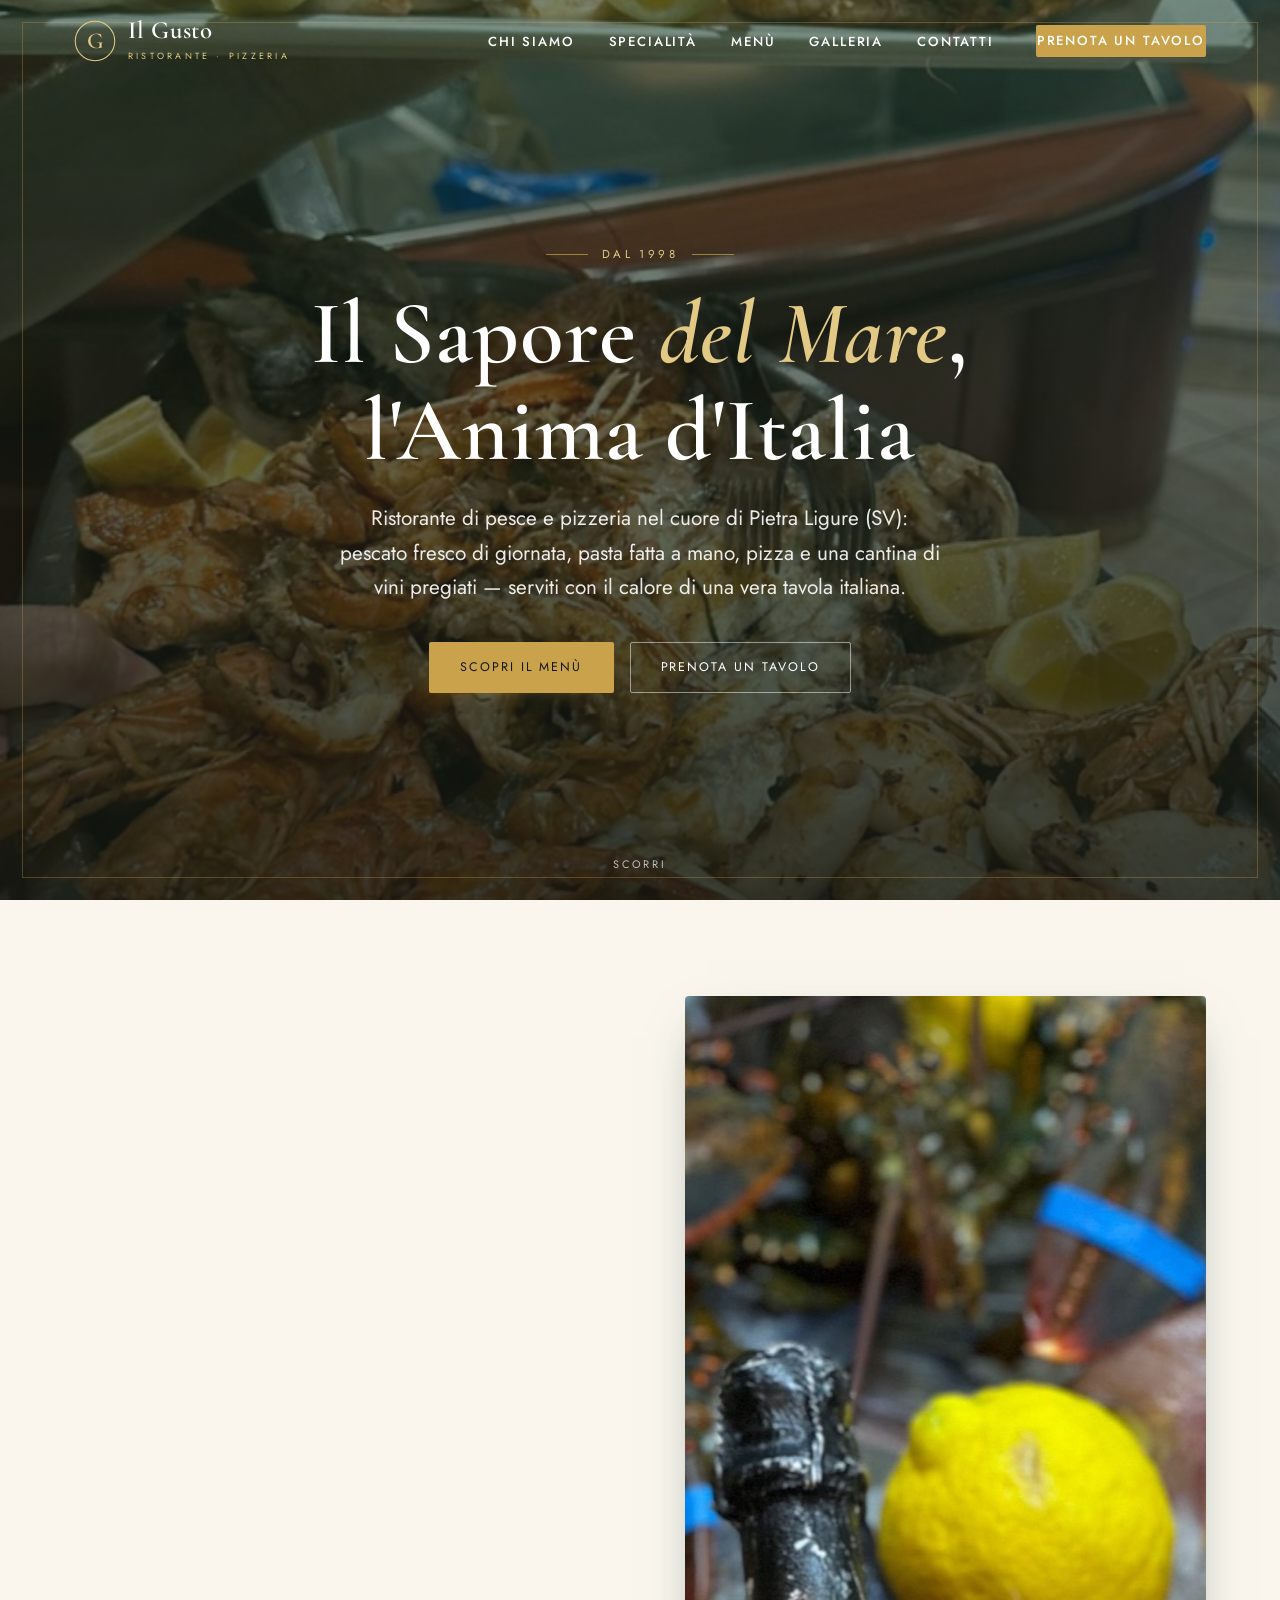
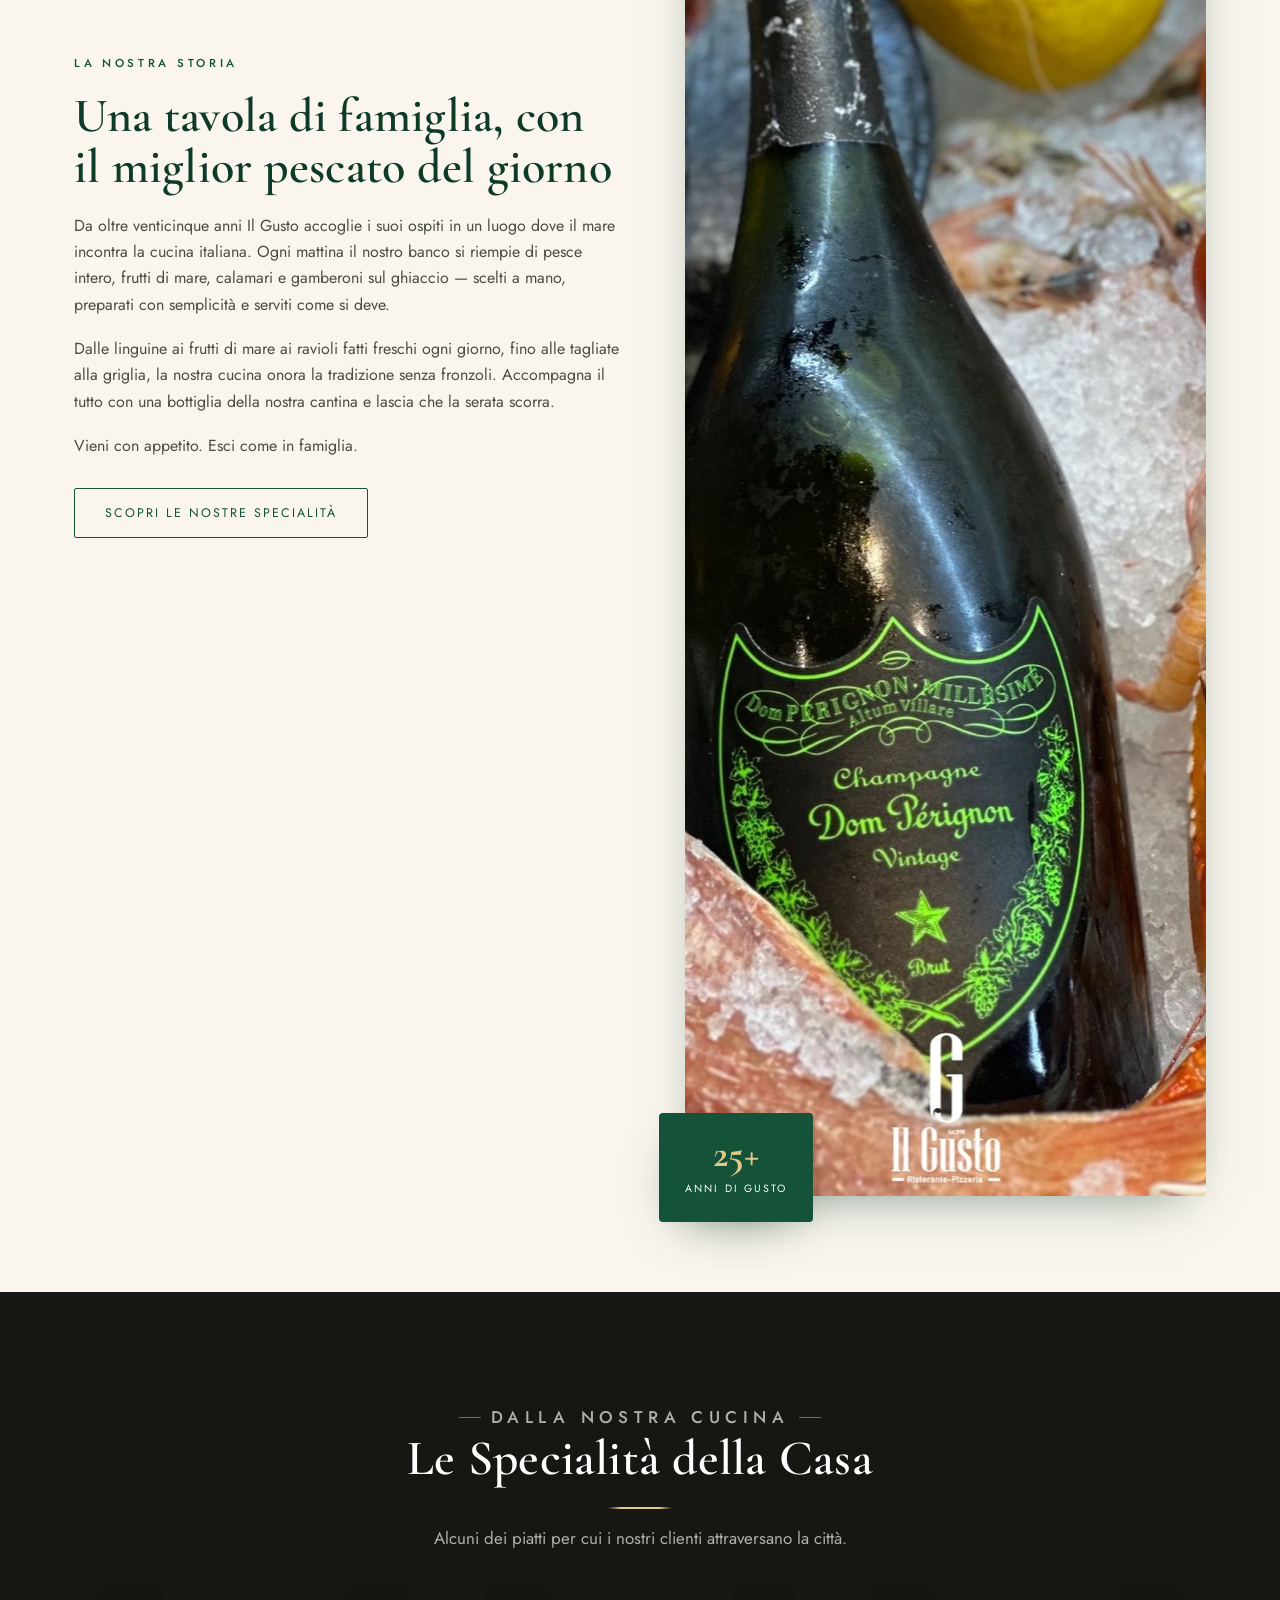
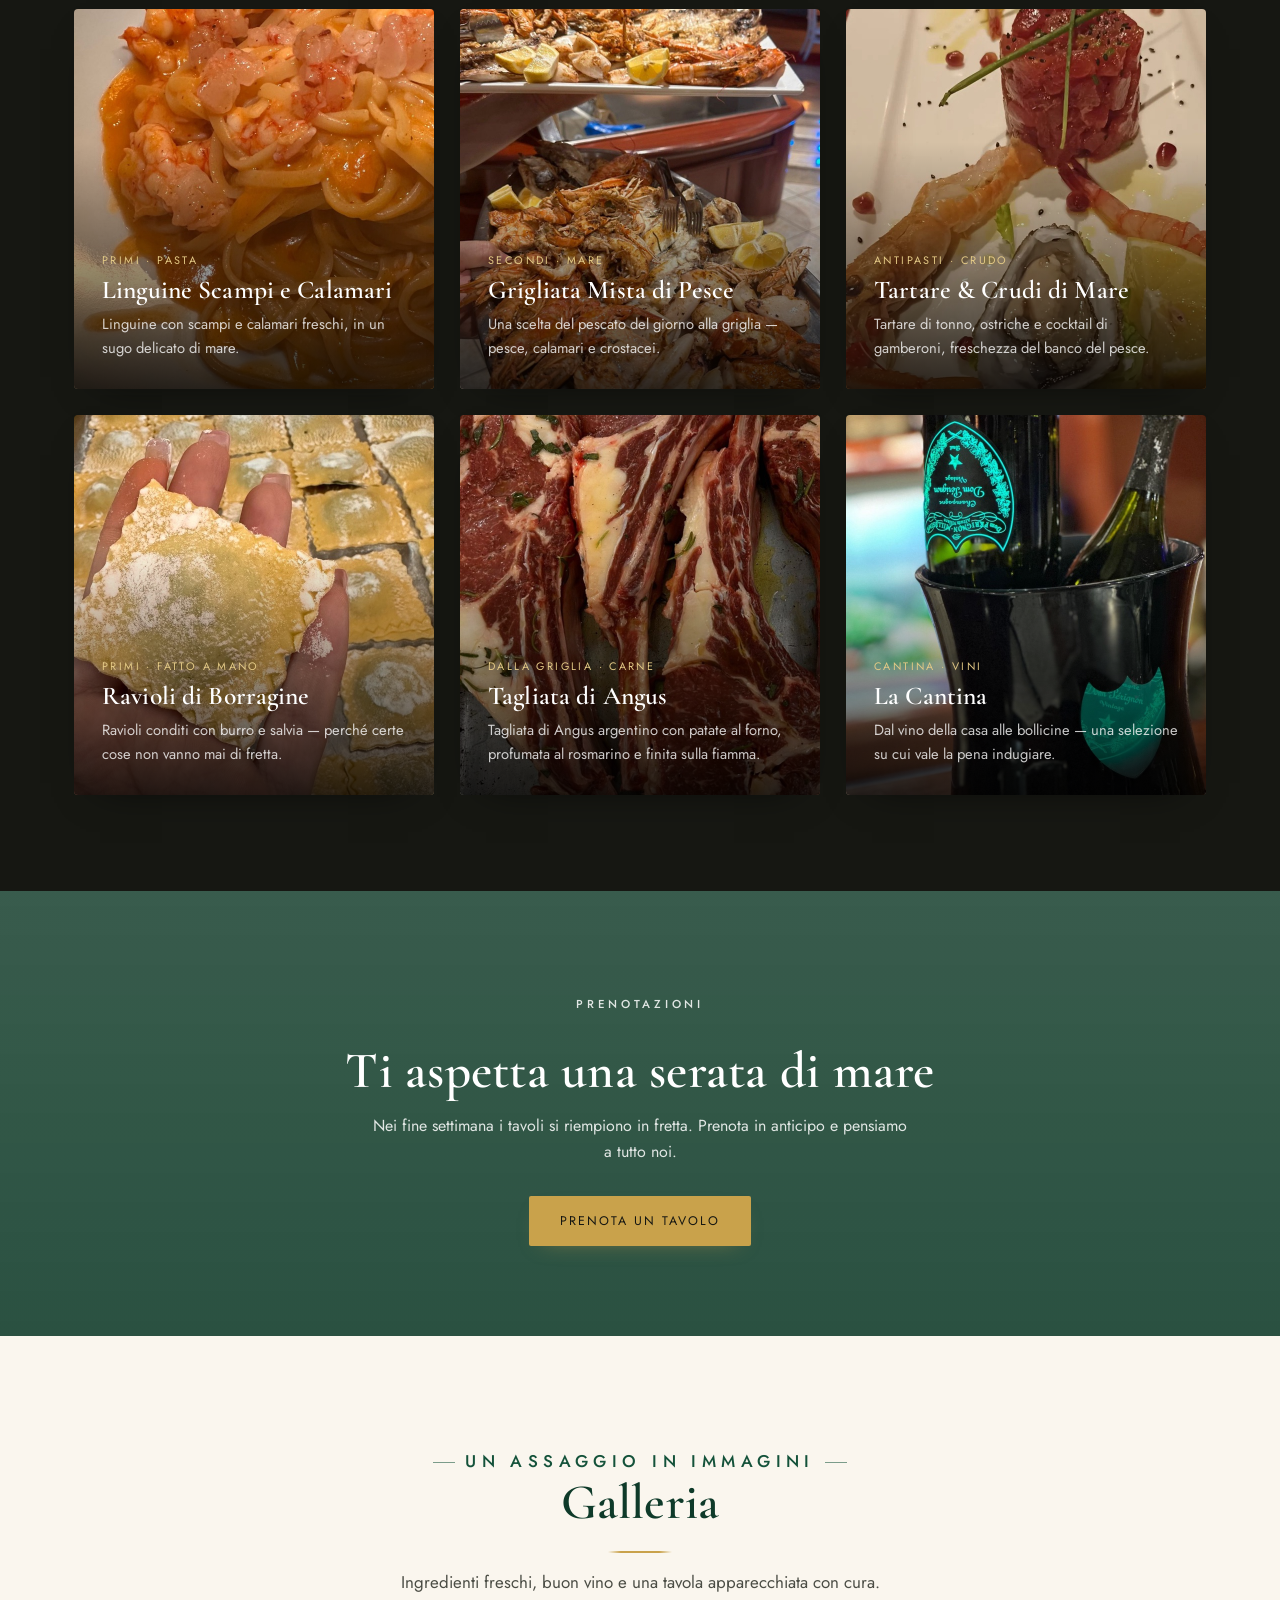
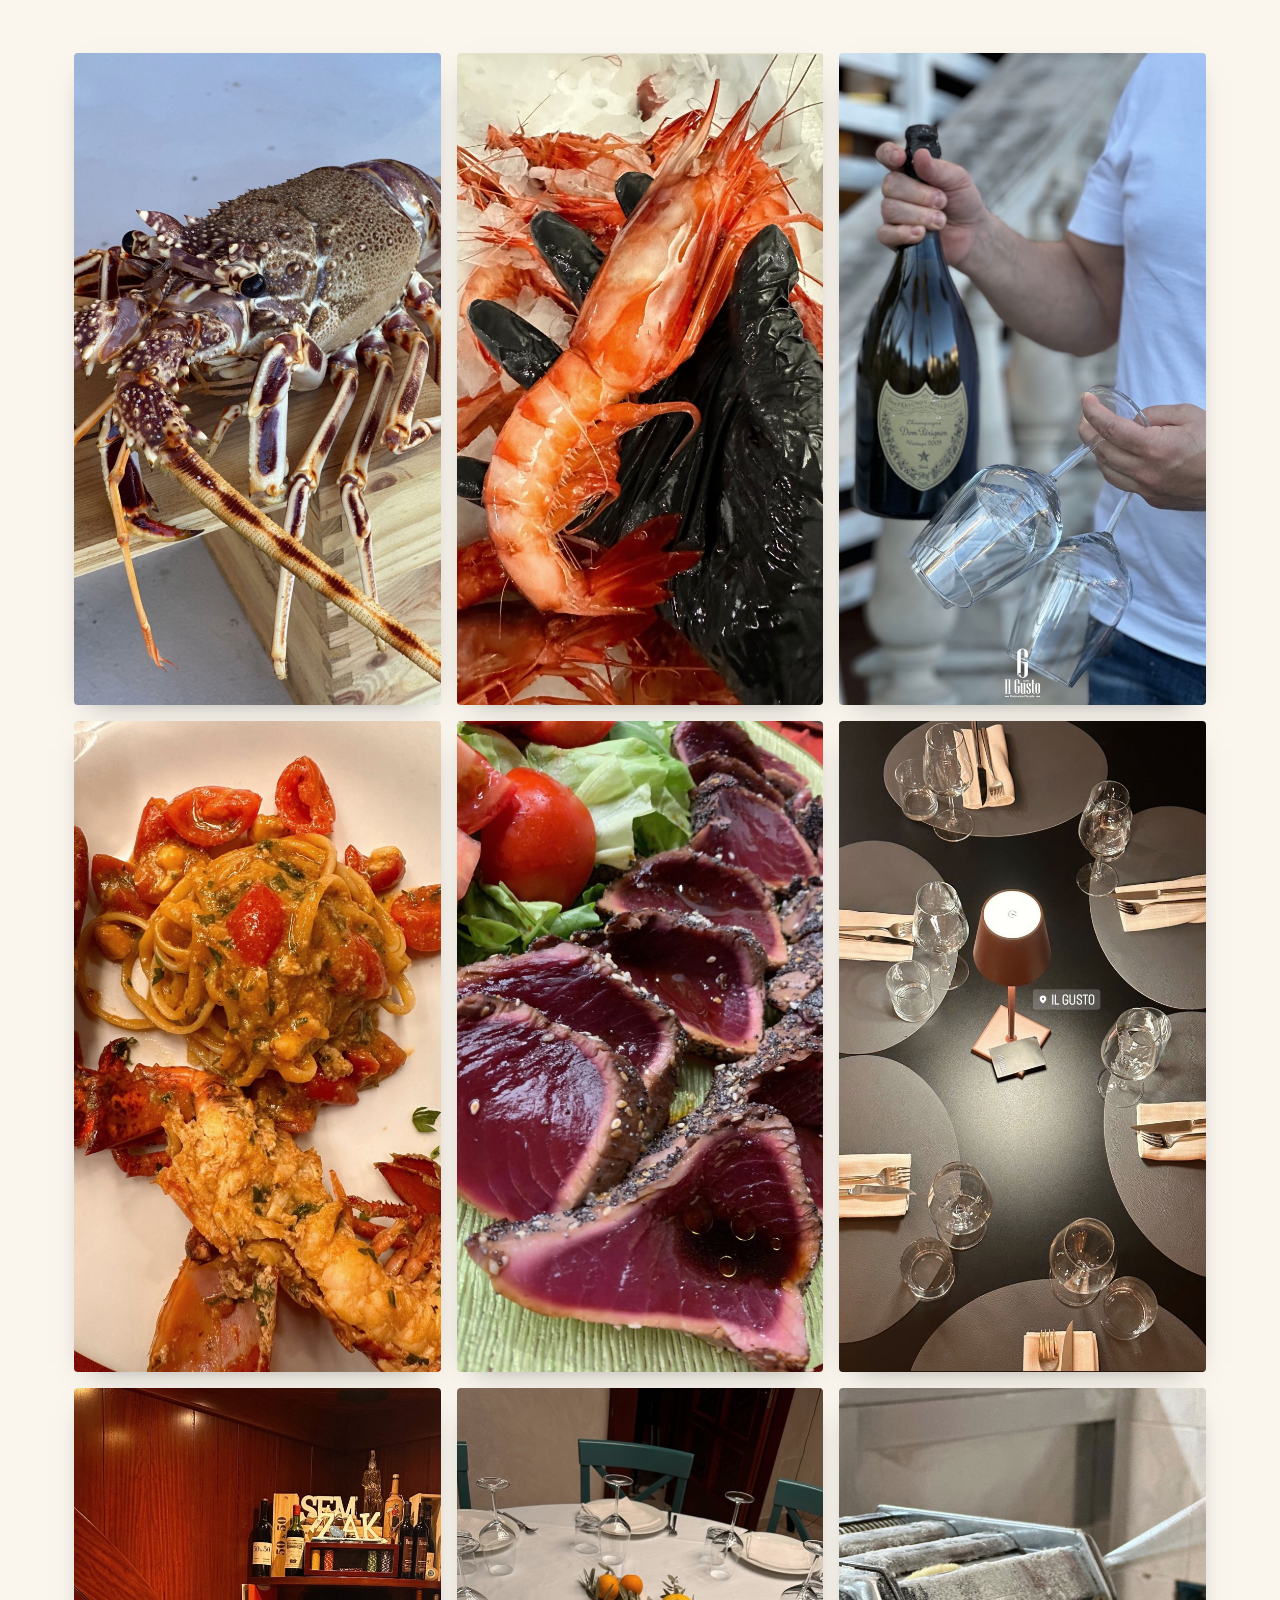
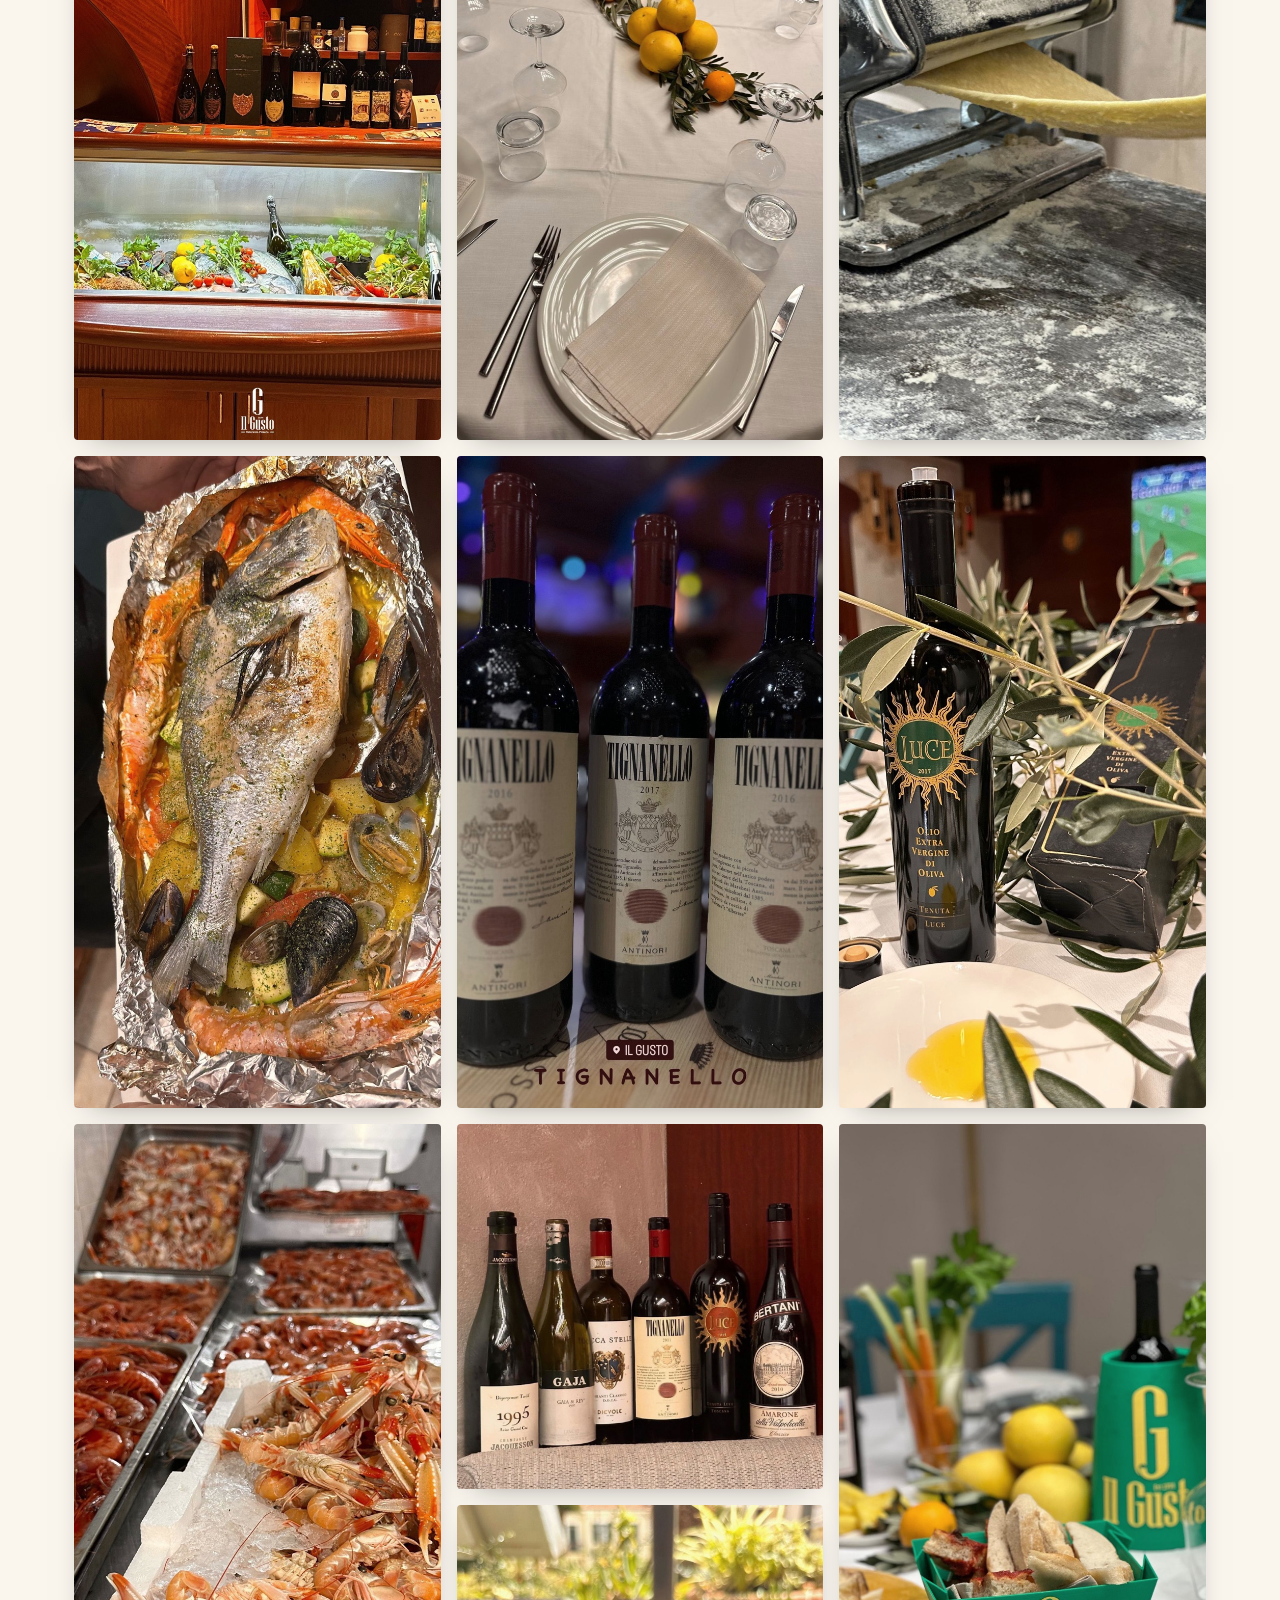
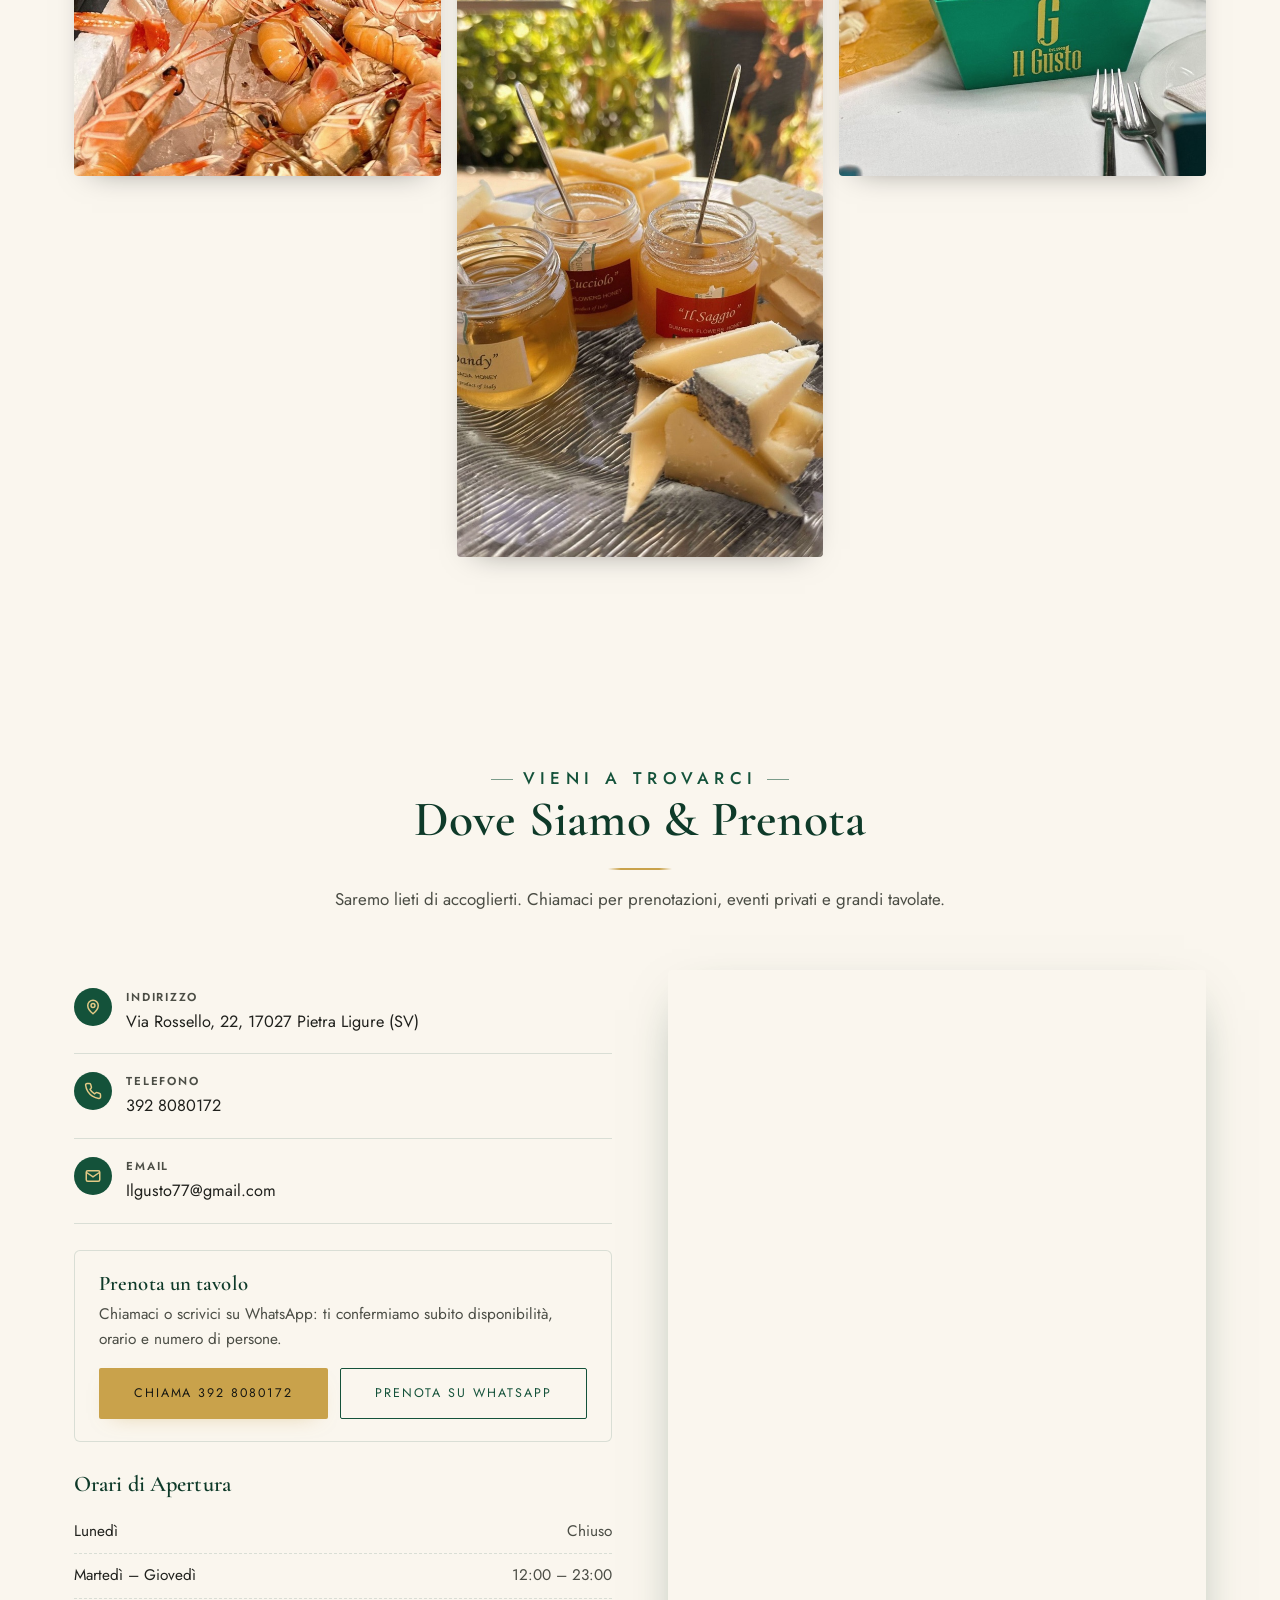
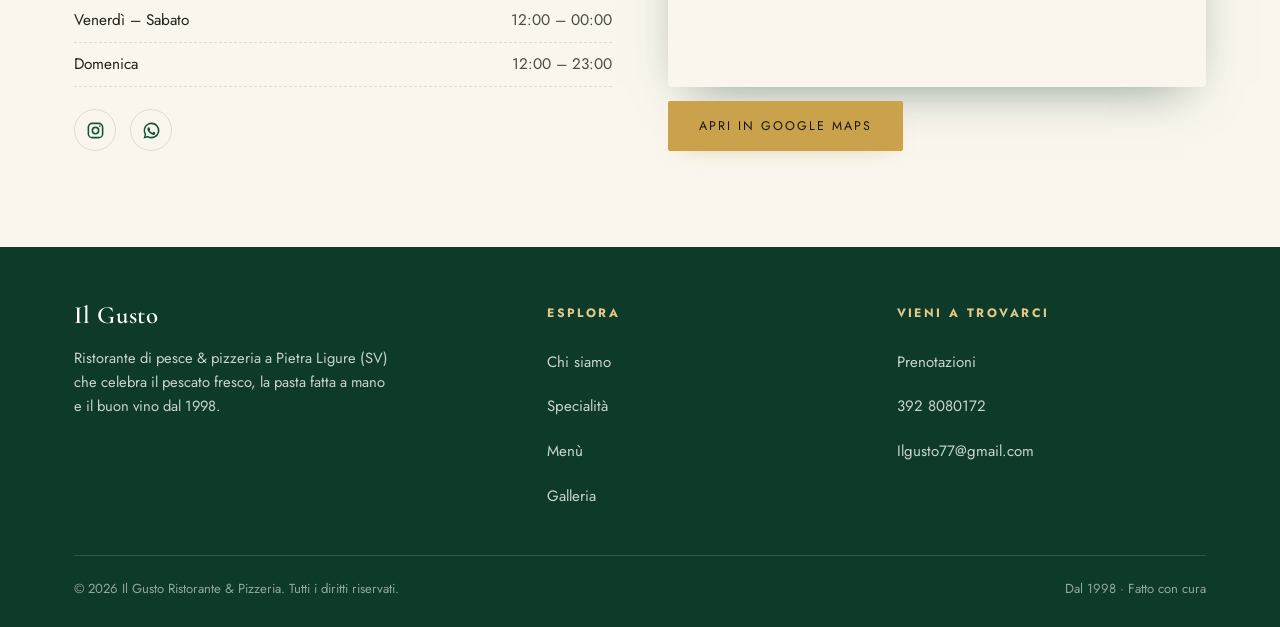
==== commit 653cf2ec: "Real menu, real photos, contact info, reservation CTA and local SEO - Menu: full real Il Gusto menu " ====
--- a/docs/index.html
+++ b/docs/index.html
@@ -1,35 +1,41 @@
 <!DOCTYPE html>
-<html lang="en">
+<html lang="it">
 <head>
   <meta charset="UTF-8" />
   <meta name="viewport" content="width=device-width, initial-scale=1.0" />
 
   <!-- ============== SEO: Primary ============== -->
-  <title>Il Gusto · Ristorante & Pizzeria — Fresh Seafood & Italian Fine Dining</title>
-  <meta name="description" content="Il Gusto is an Italian ristorante and pizzeria serving fresh-caught seafood, lobster, hand-made pasta, wood-fired pizza and a curated wine cellar since 1998. Book your table today." />
-  <meta name="keywords" content="Il Gusto, Italian restaurant, ristorante, pizzeria, seafood restaurant, fresh fish, lobster, pasta, fine dining, wine cellar, Dom Perignon, book a table" />
+  <title>Il Gusto · Ristorante di Pesce & Pizzeria a Pietra Ligure (SV) | Dal 1998</title>
+  <meta name="description" content="Il Gusto, ristorante di pesce e pizzeria a Pietra Ligure (Savona) dal 1998. Pescato fresco di giornata, frutti di mare, pasta fatta a mano, pizza e cucina senza glutine. Prenota: 392 8080172." />
+  <meta name="keywords" content="ristorante Pietra Ligure, pizzeria Pietra Ligure, ristorante di pesce Pietra Ligure, ristorante pesce Savona, dove mangiare pesce Pietra Ligure, pizzeria senza glutine Pietra Ligure, Il Gusto Pietra Ligure, ristorante Liguria, frutti di mare, pasta fatta a mano" />
   <meta name="author" content="Il Gusto Ristorante" />
   <meta name="robots" content="index, follow, max-image-preview:large" />
-  <link rel="canonical" href="https://www.ilgusto-ristorante.com/" />
+  <link rel="canonical" href="https://skerdi459.github.io/Ilgusto/" />
 
   <!-- ============== SEO: Open Graph ============== -->
   <meta property="og:type" content="restaurant" />
-  <meta property="og:site_name" content="Il Gusto Ristorante" />
-  <meta property="og:title" content="Il Gusto · Ristorante & Pizzeria — Fresh Seafood & Italian Fine Dining" />
-  <meta property="og:description" content="Fresh-caught seafood, lobster, hand-made pasta, wood-fired pizza and a curated wine cellar. An Italian table to remember, since 1998." />
-  <meta property="og:url" content="https://www.ilgusto-ristorante.com/" />
-  <meta property="og:image" content="https://www.ilgusto-ristorante.com/assets/img/og-image.jpg" />
+  <meta property="og:site_name" content="Il Gusto Ristorante & Pizzeria" />
+  <meta property="og:title" content="Il Gusto · Ristorante di Pesce & Pizzeria a Pietra Ligure (SV)" />
+  <meta property="og:description" content="Pescato fresco di giornata, frutti di mare, pasta fatta a mano, pizza e cantina selezionata. A Pietra Ligure dal 1998." />
+  <meta property="og:url" content="https://skerdi459.github.io/Ilgusto/" />
+  <meta property="og:image" content="https://skerdi459.github.io/Ilgusto/assets/img/og-image.jpg" />
   <meta property="og:image:width" content="1200" />
-  <meta property="og:image:height" content="800" />
-  <meta property="og:locale" content="en_US" />
+  <meta property="og:image:height" content="630" />
+  <meta property="og:locale" content="it_IT" />
 
   <!-- ============== SEO: Twitter ============== -->
   <meta name="twitter:card" content="summary_large_image" />
-  <meta name="twitter:title" content="Il Gusto · Ristorante & Pizzeria" />
-  <meta name="twitter:description" content="Fresh seafood, lobster, hand-made pasta and a fine wine cellar — Italian dining since 1998." />
-  <meta name="twitter:image" content="https://www.ilgusto-ristorante.com/assets/img/og-image.jpg" />
+  <meta name="twitter:title" content="Il Gusto · Ristorante di Pesce & Pizzeria a Pietra Ligure" />
+  <meta name="twitter:description" content="Pescato fresco, frutti di mare, pasta fatta a mano e pizza — a Pietra Ligure (SV) dal 1998." />
+  <meta name="twitter:image" content="https://skerdi459.github.io/Ilgusto/assets/img/og-image.jpg" />
 
   <meta name="theme-color" content="#14523a" />
+
+  <!-- ============== SEO: Local / Geo ============== -->
+  <meta name="geo.region" content="IT-SV" />
+  <meta name="geo.placename" content="Pietra Ligure" />
+  <meta name="geo.position" content="44.14887;8.28366" />
+  <meta name="ICBM" content="44.14887, 8.28366" />
 
   <!-- ============== Icons ============== -->
   <link rel="icon" type="image/svg+xml" href="assets/favicon.svg" />
@@ -41,34 +47,51 @@
   <link rel="preconnect" href="https://fonts.gstatic.com" crossorigin />
   <link href="https://fonts.googleapis.com/css2?family=Cormorant+Garamond:ital,wght@0,500;0,600;1,500&family=Jost:wght@300;400;500&display=swap" rel="stylesheet" />
 
-  <link rel="stylesheet" href="assets/style.css" />
+  <link rel="stylesheet" href="assets/style.css?v=3" />
 
   <!-- ============== SEO: Structured Data (Schema.org Restaurant) ============== -->
   <script type="application/ld+json">
   {
     "@context": "https://schema.org",
     "@type": "Restaurant",
+    "@id": "https://skerdi459.github.io/Ilgusto/#restaurant",
     "name": "Il Gusto Ristorante & Pizzeria",
-    "image": "https://www.ilgusto-ristorante.com/assets/img/og-image.jpg",
-    "url": "https://www.ilgusto-ristorante.com/",
-    "telephone": "+00-000-000-0000",
-    "email": "info@ilgusto-ristorante.com",
-    "priceRange": "$$$",
-    "servesCuisine": ["Italian", "Seafood", "Mediterranean", "Pizza"],
+    "description": "Ristorante di pesce e pizzeria a Pietra Ligure (Savona) dal 1998: pescato fresco di giornata, frutti di mare, pasta fatta a mano, pizza e cucina in gran parte senza glutine.",
+    "image": [
+      "https://skerdi459.github.io/Ilgusto/assets/img/og-image.jpg",
+      "https://skerdi459.github.io/Ilgusto/assets/img/about-hero.jpg",
+      "https://skerdi459.github.io/Ilgusto/assets/img/grill-platter.jpg"
+    ],
+    "logo": "https://skerdi459.github.io/Ilgusto/assets/logo.svg",
+    "url": "https://skerdi459.github.io/Ilgusto/",
+    "telephone": "+39 392 8080172",
+    "email": "Ilgusto77@gmail.com",
+    "priceRange": "€€",
+    "currenciesAccepted": "EUR",
+    "paymentAccepted": "Contanti, Carte di credito, Bancomat",
+    "servesCuisine": ["Italiana", "Pesce", "Frutti di mare", "Mediterranea", "Pizza"],
     "foundingDate": "1998",
     "acceptsReservations": "True",
     "address": {
       "@type": "PostalAddress",
-      "streetAddress": "Via Roma 1",
-      "addressLocality": "Your City",
-      "postalCode": "00000",
+      "streetAddress": "Via Rossello 22",
+      "addressLocality": "Pietra Ligure",
+      "addressRegion": "SV",
+      "postalCode": "17027",
       "addressCountry": "IT"
     },
     "geo": {
       "@type": "GeoCoordinates",
-      "latitude": "0.0000",
-      "longitude": "0.0000"
+      "latitude": "44.14887",
+      "longitude": "8.28366"
     },
+    "areaServed": [
+      { "@type": "City", "name": "Pietra Ligure" },
+      { "@type": "City", "name": "Loano" },
+      { "@type": "City", "name": "Borghetto Santo Spirito" },
+      { "@type": "City", "name": "Finale Ligure" },
+      { "@type": "AdministrativeArea", "name": "Provincia di Savona" }
+    ],
     "openingHoursSpecification": [
       {
         "@type": "OpeningHoursSpecification",
@@ -81,11 +104,24 @@
         "opens": "12:00", "closes": "00:00"
       }
     ],
-    "menu": "https://www.ilgusto-ristorante.com/menu.html",
+    "menu": "https://skerdi459.github.io/Ilgusto/menu.html",
+    "hasMenu": "https://skerdi459.github.io/Ilgusto/menu.html",
+    "hasMap": "https://www.google.com/maps/search/?api=1&query=Via%20Rossello%2022%2C%2017027%20Pietra%20Ligure%20SV",
     "sameAs": [
-      "https://www.instagram.com/",
-      "https://www.facebook.com/"
+      "https://www.instagram.com/il.gusto1998"
     ]
+  }
+  </script>
+  <!-- ============== SEO: Structured Data (Breadcrumb + WebSite) ============== -->
+  <script type="application/ld+json">
+  {
+    "@context": "https://schema.org",
+    "@type": "WebSite",
+    "@id": "https://skerdi459.github.io/Ilgusto/#website",
+    "url": "https://skerdi459.github.io/Ilgusto/",
+    "name": "Il Gusto Ristorante & Pizzeria",
+    "inLanguage": "it-IT",
+    "publisher": { "@id": "https://skerdi459.github.io/Ilgusto/#restaurant" }
   }
   </script>
 </head>
@@ -109,16 +145,16 @@
 
       <nav>
         <ul class="nav-links">
-          <li><a href="#about">Story</a></li>
-          <li><a href="#highlights">Specialities</a></li>
-          <li><a href="menu.html">Menu</a></li>
-          <li><a href="#gallery">Gallery</a></li>
-          <li><a href="#contact">Contact</a></li>
-          <li class="nav-cta"><a class="btn btn-gold" href="#contact">Book a Table</a></li>
+          <li><a href="#about">Chi siamo</a></li>
+          <li><a href="#highlights">Specialità</a></li>
+          <li><a href="menu.html">Menù</a></li>
+          <li><a href="#gallery">Galleria</a></li>
+          <li><a href="#contact">Contatti</a></li>
+          <li class="nav-cta"><a class="btn btn-gold" href="#contact">Prenota un Tavolo</a></li>
         </ul>
       </nav>
 
-      <button class="nav-toggle" aria-label="Open menu" aria-expanded="false">
+      <button class="nav-toggle" aria-label="Apri menù" aria-expanded="false">
         <span></span><span></span><span></span>
       </button>
     </div>
@@ -127,33 +163,33 @@
   <!-- ============== Hero ============== -->
   <section class="hero" id="home">
     <div class="hero-inner">
-      <span class="hero-divider">Since 1998</span>
-      <h1>The Taste of <em>the Sea</em>,<br>the Soul of Italy</h1>
-      <p class="lead">Fresh-caught seafood, hand-made pasta, wood-fired pizza and a cellar of rare wines — served with the warmth of a true Italian table.</p>
+      <span class="hero-divider">Dal 1998</span>
+      <h1>Il Sapore <em>del Mare</em>,<br>l'Anima d'Italia</h1>
+      <p class="lead">Ristorante di pesce e pizzeria nel cuore di Pietra Ligure (SV): pescato fresco di giornata, pasta fatta a mano, pizza e una cantina di vini pregiati — serviti con il calore di una vera tavola italiana.</p>
       <div class="hero-actions">
-        <a class="btn btn-gold" href="menu.html">View the Menu</a>
-        <a class="btn btn-ghost" href="#contact">Reserve a Table</a>
-      </div>
-    </div>
-    <span class="scroll-cue">Scroll</span>
+        <a class="btn btn-gold" href="menu.html">Scopri il Menù</a>
+        <a class="btn btn-ghost" href="#contact">Prenota un Tavolo</a>
+      </div>
+    </div>
+    <span class="scroll-cue">Scorri</span>
   </section>
 
   <!-- ============== About ============== -->
   <section class="section about" id="about">
     <div class="wrap about-grid">
       <div class="about-copy reveal">
-        <p class="eyebrow dark">Our Story</p>
-        <h2>A family table, set with the day's finest catch</h2>
-        <p>For over twenty-five years, Il Gusto has welcomed guests to a place where the sea meets the Italian kitchen. Every morning our counter fills with whole fish, live lobster, langoustines and red prawns on ice — chosen by hand, prepared simply, and served the way it should be.</p>
-        <p>From silky lobster linguine and ravioli rolled fresh each day to dry-aged steaks from the grill, our cooking honours tradition without fuss. Pair it with a bottle from a cellar that runs from Chianti Classico to Dom Pérignon, and let the evening unfold.</p>
-        <p>Come hungry. Leave like family.</p>
-        <a class="btn btn-outline" href="#highlights" style="margin-top:10px">Explore our specialities</a>
+        <p class="eyebrow dark">La nostra storia</p>
+        <h2>Una tavola di famiglia, con il miglior pescato del giorno</h2>
+        <p>Da oltre venticinque anni Il Gusto accoglie i suoi ospiti in un luogo dove il mare incontra la cucina italiana. Ogni mattina il nostro banco si riempie di pesce intero, frutti di mare, calamari e gamberoni sul ghiaccio — scelti a mano, preparati con semplicità e serviti come si deve.</p>
+        <p>Dalle linguine ai frutti di mare ai ravioli fatti freschi ogni giorno, fino alle tagliate alla griglia, la nostra cucina onora la tradizione senza fronzoli. Accompagna il tutto con una bottiglia della nostra cantina e lascia che la serata scorra.</p>
+        <p>Vieni con appetito. Esci come in famiglia.</p>
+        <a class="btn btn-outline" href="#highlights" style="margin-top:10px">Scopri le nostre specialità</a>
       </div>
       <div class="about-figure reveal">
-        <img src="assets/img/antipasto.jpg" alt="Seafood antipasto at Il Gusto — raw red prawns, oyster and tuna tartare" loading="lazy" width="1080" height="1350" />
+        <img src="assets/img/about-hero.jpg" alt="Dom Pérignon sul ghiaccio circondato dal pescato fresco del giorno da Il Gusto" loading="lazy" width="1012" height="1800" />
         <div class="badge">
           <strong>25+</strong>
-          <span>Years of flavour</span>
+          <span>Anni di gusto</span>
         </div>
       </div>
     </div>
@@ -163,57 +199,57 @@
   <section class="section highlights" id="highlights">
     <div class="wrap">
       <div class="section-head reveal">
-        <p class="eyebrow">From our kitchen</p>
-        <h2>Specialities of the House</h2>
-        <p>A few of the dishes our regulars cross town for.</p>
+        <p class="eyebrow">Dalla nostra cucina</p>
+        <h2>Le Specialità della Casa</h2>
+        <p>Alcuni dei piatti per cui i nostri clienti attraversano la città.</p>
       </div>
       <div class="feature-grid">
         <article class="feature reveal">
-          <img src="assets/img/lobster-pasta.jpg" alt="Fresh lobster linguine in tomato sauce" loading="lazy" />
+          <img src="assets/img/lobster-pasta.jpg" alt="Linguine ai gamberi su piatto Il Gusto" loading="lazy" />
           <div class="feature-body">
             <span class="tag">Primi · Pasta</span>
-            <h3>Lobster Linguine</h3>
-            <p>Hand-rolled linguine with whole Mediterranean lobster, datterino tomato and a whisper of chilli.</p>
-          </div>
-        </article>
-        <article class="feature reveal">
-          <img src="assets/img/grill-platter.jpg" alt="Mixed grilled seafood platter" loading="lazy" />
-          <div class="feature-body">
-            <span class="tag">Secondi · Sea</span>
-            <h3>Gran Grigliata di Mare</h3>
-            <p>A sharing platter of the day's catch — prawns, langoustines, squid and whole fish from the grill.</p>
-          </div>
-        </article>
-        <article class="feature reveal">
-          <img src="assets/img/red-prawns.jpg" alt="Raw Mediterranean red prawns on ice" loading="lazy" />
+            <h3>Linguine Scampi e Calamari</h3>
+            <p>Linguine con scampi e calamari freschi, in un sugo delicato di mare.</p>
+          </div>
+        </article>
+        <article class="feature reveal">
+          <img src="assets/img/grill-platter.jpg" alt="Grigliata mista di pesce" loading="lazy" />
+          <div class="feature-body">
+            <span class="tag">Secondi · Mare</span>
+            <h3>Grigliata Mista di Pesce</h3>
+            <p>Una scelta del pescato del giorno alla griglia — pesce, calamari e crostacei.</p>
+          </div>
+        </article>
+        <article class="feature reveal">
+          <img src="assets/img/red-prawns.jpg" alt="Antipasto di mare: ostriche, gamberi e tartare di tonno" loading="lazy" />
           <div class="feature-body">
             <span class="tag">Antipasti · Crudo</span>
-            <h3>Crudo &amp; Raw Bar</h3>
-            <p>Sicilian red prawns, oysters and tuna tartare, dressed with Tenuta Luce extra-virgin olive oil.</p>
-          </div>
-        </article>
-        <article class="feature reveal">
-          <img src="assets/img/ravioli.jpg" alt="Fresh hand-made ricotta and spinach ravioli" loading="lazy" />
+            <h3>Tartare &amp; Crudi di Mare</h3>
+            <p>Tartare di tonno, ostriche e cocktail di gamberoni, freschezza del banco del pesce.</p>
+          </div>
+        </article>
+        <article class="feature reveal">
+          <img src="assets/img/ravioli.jpg" alt="Ravioli di borragine burro e salvia" loading="lazy" />
           <div class="feature-body">
             <span class="tag">Primi · Fatto a mano</span>
-            <h3>Ravioli del Giorno</h3>
-            <p>Pasta rolled and filled fresh every morning — because some things can't be rushed.</p>
-          </div>
-        </article>
-        <article class="feature reveal">
-          <img src="assets/img/steaks.jpg" alt="Dry-aged ribeye and tomahawk steaks with rosemary" loading="lazy" />
+            <h3>Ravioli di Borragine</h3>
+            <p>Ravioli conditi con burro e salvia — perché certe cose non vanno mai di fretta.</p>
+          </div>
+        </article>
+        <article class="feature reveal">
+          <img src="assets/img/steaks.jpg" alt="Tagliata di Angus argentino con rosmarino" loading="lazy" />
           <div class="feature-body">
             <span class="tag">Dalla griglia · Carne</span>
-            <h3>Aged Steaks</h3>
-            <p>Bone-in ribeye and tomahawk, seasoned with rosemary and finished over open flame.</p>
-          </div>
-        </article>
-        <article class="feature reveal">
-          <img src="assets/img/champagne.jpg" alt="Dom Pérignon champagne served with crystal glasses" loading="lazy" />
-          <div class="feature-body">
-            <span class="tag">Cantina · Cellar</span>
-            <h3>The Wine Cellar</h3>
-            <p>From Amarone and Tignanello to vintage Champagne — a list worth lingering over.</p>
+            <h3>Tagliata di Angus</h3>
+            <p>Tagliata di Angus argentino con patate al forno, profumata al rosmarino e finita sulla fiamma.</p>
+          </div>
+        </article>
+        <article class="feature reveal">
+          <img src="assets/img/champagne.jpg" alt="Vini e bollicine serviti in calici di cristallo" loading="lazy" />
+          <div class="feature-body">
+            <span class="tag">Cantina · Vini</span>
+            <h3>La Cantina</h3>
+            <p>Dal vino della casa alle bollicine — una selezione su cui vale la pena indugiare.</p>
           </div>
         </article>
       </div>
@@ -223,10 +259,10 @@
   <!-- ============== CTA strip ============== -->
   <section class="cta-strip">
     <div class="wrap reveal">
-      <p class="eyebrow">Reservations</p>
-      <h2>An evening by the sea awaits</h2>
-      <p>Tables fill quickly on weekends. Reserve ahead and let us look after the rest.</p>
-      <a class="btn btn-gold" href="#contact">Book Your Table</a>
+      <p class="eyebrow">Prenotazioni</p>
+      <h2>Ti aspetta una serata di mare</h2>
+      <p>Nei fine settimana i tavoli si riempiono in fretta. Prenota in anticipo e pensiamo a tutto noi.</p>
+      <a class="btn btn-gold" href="#contact">Prenota un Tavolo</a>
     </div>
   </section>
 
@@ -234,23 +270,27 @@
   <section class="section gallery" id="gallery">
     <div class="wrap">
       <div class="section-head reveal">
-        <p class="eyebrow dark">A taste in pictures</p>
-        <h2>Gallery</h2>
-        <p>Fresh ingredients, fine wine and a table set with care.</p>
+        <p class="eyebrow dark">Un assaggio in immagini</p>
+        <h2>Galleria</h2>
+        <p>Ingredienti freschi, buon vino e una tavola apparecchiata con cura.</p>
       </div>
       <div class="masonry">
-        <img data-lightbox src="assets/img/lobster.jpg" alt="Live Mediterranean spiny lobster" loading="lazy" />
-        <img data-lightbox src="assets/img/linguine-gamberi.jpg" alt="Linguine with red prawns" loading="lazy" />
-        <img data-lightbox src="assets/img/seafood-display.jpg" alt="Fresh seafood display counter and wine shelf" loading="lazy" />
-        <img data-lightbox src="assets/img/baked-fish.jpg" alt="Whole sea bream baked in foil with clams and prawns" loading="lazy" />
-        <img data-lightbox src="assets/img/langoustines.jpg" alt="Fresh langoustines and prawns on ice" loading="lazy" />
-        <img data-lightbox src="assets/img/table-setting.jpg" alt="Il Gusto table set with antipasti and wine" loading="lazy" />
-        <img data-lightbox src="assets/img/tignanello.jpg" alt="Bottles of Tignanello from the cellar" loading="lazy" />
-        <img data-lightbox src="assets/img/cheese-honey.jpg" alt="Italian cheese selection with artisan honey" loading="lazy" />
-        <img data-lightbox src="assets/img/interior.jpg" alt="Elegant table setting inside Il Gusto" loading="lazy" />
-        <img data-lightbox src="assets/img/olive-oil.jpg" alt="Tenuta Luce extra-virgin olive oil" loading="lazy" />
-        <img data-lightbox src="assets/img/dom-perignon-seafood.jpg" alt="Champagne on ice surrounded by fresh fish" loading="lazy" />
-        <img data-lightbox src="assets/img/bread.jpg" alt="Fresh bread served in Il Gusto branded baskets" loading="lazy" />
+        <img data-lightbox src="assets/img/lobster.jpg" alt="Aragosta mediterranea viva" loading="lazy" width="720" height="1280" />
+        <img data-lightbox src="assets/img/linguine-gamberi.jpg" alt="Linguine all'astice con pomodorini" loading="lazy" width="720" height="1280" />
+        <img data-lightbox src="assets/img/seafood-display.jpg" alt="Banco del pesce fresco e scaffale dei vini" loading="lazy" width="720" height="1280" />
+        <img data-lightbox src="assets/img/baked-fish.jpg" alt="Pesce al cartoccio con verdure di stagione" loading="lazy" width="720" height="1280" />
+        <img data-lightbox src="assets/img/langoustines.jpg" alt="Gamberi e scampi freschi sul ghiaccio al banco" loading="lazy" width="720" height="1280" />
+        <img data-lightbox src="assets/img/red-prawns-ice.jpg" alt="Gamberi rossi freschi sul ghiaccio" loading="lazy" width="720" height="1280" />
+        <img data-lightbox src="assets/img/tuna-tagliata.jpg" alt="Tagliata di tonno scottata con insalata" loading="lazy" width="720" height="1280" />
+        <img data-lightbox src="assets/img/table-setting.jpg" alt="Tavola elegante apparecchiata con agrumi" loading="lazy" width="720" height="1280" />
+        <img data-lightbox src="assets/img/tignanello.jpg" alt="Bottiglie di Tignanello della cantina" loading="lazy" width="720" height="1280" />
+        <img data-lightbox src="assets/img/wine-cellar.jpg" alt="Selezione di grandi vini: Gaja, Tignanello, Amarone" loading="lazy" width="1280" height="1275" />
+        <img data-lightbox src="assets/img/cheese-honey.jpg" alt="Tagliere di formaggi italiani con miele artigianale" loading="lazy" width="720" height="1280" />
+        <img data-lightbox src="assets/img/champagne-service.jpg" alt="Servizio di Champagne Dom Pérignon al tavolo" loading="lazy" width="720" height="1280" />
+        <img data-lightbox src="assets/img/interior.jpg" alt="Sala de Il Gusto vista dall'alto, tavoli apparecchiati" loading="lazy" width="720" height="1280" />
+        <img data-lightbox src="assets/img/pasta-making.jpg" alt="Pasta fresca tirata a mano" loading="lazy" width="720" height="1280" />
+        <img data-lightbox src="assets/img/olive-oil.jpg" alt="Olio extravergine d'oliva Luce" loading="lazy" width="720" height="1280" />
+        <img data-lightbox src="assets/img/bread.jpg" alt="Pane fresco servito nei cestini de Il Gusto" loading="lazy" width="720" height="1280" />
       </div>
     </div>
   </section>
@@ -259,56 +299,63 @@
   <section class="section contact" id="contact">
     <div class="wrap">
       <div class="section-head reveal">
-        <p class="eyebrow dark">Visit us</p>
-        <h2>Find &amp; Reserve</h2>
-        <p>We would love to welcome you. Call ahead for reservations, private events and large parties.</p>
+        <p class="eyebrow dark">Vieni a trovarci</p>
+        <h2>Dove Siamo &amp; Prenota</h2>
+        <p>Saremo lieti di accoglierti. Chiamaci per prenotazioni, eventi privati e grandi tavolate.</p>
       </div>
 
       <div class="contact-grid">
         <div class="contact-card reveal">
-          <!-- TODO: replace the placeholder details below with the real address, phone, email and links -->
           <div class="info-row">
             <span class="ic" aria-hidden="true">
               <svg viewBox="0 0 24 24" fill="none" stroke="currentColor" stroke-width="2"><path d="M12 21s-7-5.5-7-11a7 7 0 1 1 14 0c0 5.5-7 11-7 11z"/><circle cx="12" cy="10" r="2.6"/></svg>
             </span>
-            <div><b>Address</b><span>Via Roma 1, Your City &middot; Italy</span></div>
+            <div><b>Indirizzo</b><a href="https://www.google.com/maps/search/?api=1&amp;query=Via%20Rossello%2022%2C%2017027%20Pietra%20Ligure%20SV" target="_blank" rel="noopener">Via Rossello, 22, 17027 Pietra Ligure (SV)</a></div>
           </div>
           <div class="info-row">
             <span class="ic" aria-hidden="true">
               <svg viewBox="0 0 24 24" fill="none" stroke="currentColor" stroke-width="2"><path d="M22 16.9v3a2 2 0 0 1-2.2 2 19.8 19.8 0 0 1-8.6-3 19.5 19.5 0 0 1-6-6 19.8 19.8 0 0 1-3-8.6A2 2 0 0 1 4.1 2h3a2 2 0 0 1 2 1.7c.1.9.4 1.8.7 2.7a2 2 0 0 1-.5 2.1L8.1 9.9a16 16 0 0 0 6 6l1.4-1.2a2 2 0 0 1 2.1-.5c.9.3 1.8.6 2.7.7a2 2 0 0 1 1.7 2z"/></svg>
             </span>
-            <div><b>Phone</b><a href="tel:+000000000000">+00 000 000 0000</a></div>
+            <div><b>Telefono</b><a href="tel:+393928080172">392 8080172</a></div>
           </div>
           <div class="info-row">
             <span class="ic" aria-hidden="true">
               <svg viewBox="0 0 24 24" fill="none" stroke="currentColor" stroke-width="2"><rect x="3" y="5" width="18" height="14" rx="2"/><path d="m3 7 9 6 9-6"/></svg>
             </span>
-            <div><b>Email</b><a href="mailto:info@ilgusto-ristorante.com">info@ilgusto-ristorante.com</a></div>
-          </div>
-
-          <h3 style="margin-top:30px">Opening Hours</h3>
+            <div><b>Email</b><a href="mailto:Ilgusto77@gmail.com?subject=Richiesta%20prenotazione%20-%20Il%20Gusto">Ilgusto77@gmail.com</a></div>
+          </div>
+
+          <div class="reserve-box">
+            <h3>Prenota un tavolo</h3>
+            <p>Chiamaci o scrivici su WhatsApp: ti confermiamo subito disponibilità, orario e numero di persone.</p>
+            <div class="reserve-actions">
+              <a class="btn btn-gold" href="tel:+393928080172">Chiama 392 8080172</a>
+              <a class="btn btn-outline" href="https://wa.me/393928080172?text=Buongiorno!%20Vorrei%20prenotare%20un%20tavolo%20da%20Il%20Gusto.%20Data%3A%20___%20Ora%3A%20___%20Persone%3A%20___" target="_blank" rel="noopener">Prenota su WhatsApp</a>
+            </div>
+          </div>
+
+          <h3 style="margin-top:30px">Orari di Apertura</h3>
           <ul class="hours-list">
-            <li><span>Monday</span><span>Closed</span></li>
-            <li><span>Tuesday – Thursday</span><span>12:00 – 23:00</span></li>
-            <li><span>Friday – Saturday</span><span>12:00 – 00:00</span></li>
-            <li><span>Sunday</span><span>12:00 – 23:00</span></li>
+            <li><span>Lunedì</span><span>Chiuso</span></li>
+            <li><span>Martedì – Giovedì</span><span>12:00 – 23:00</span></li>
+            <li><span>Venerdì – Sabato</span><span>12:00 – 00:00</span></li>
+            <li><span>Domenica</span><span>12:00 – 23:00</span></li>
           </ul>
 
           <div class="contact-socials">
-            <a href="#" aria-label="Instagram"><svg viewBox="0 0 24 24" fill="none" stroke="currentColor" stroke-width="2"><rect x="3" y="3" width="18" height="18" rx="5"/><circle cx="12" cy="12" r="4"/><circle cx="17.5" cy="6.5" r="1" fill="currentColor" stroke="none"/></svg></a>
-            <a href="#" aria-label="Facebook"><svg viewBox="0 0 24 24" fill="currentColor"><path d="M14 9h3V6h-3c-2 0-3.5 1.5-3.5 3.5V11H8v3h2.5v7h3v-7H16l.5-3h-3V9.5c0-.3.2-.5.5-.5z"/></svg></a>
-            <a href="https://wa.me/000000000000" aria-label="WhatsApp"><svg viewBox="0 0 24 24" fill="currentColor"><path d="M12 2a10 10 0 0 0-8.6 15l-1.4 5 5.1-1.3A10 10 0 1 0 12 2zm0 18a8 8 0 0 1-4.1-1.1l-.3-.2-3 .8.8-2.9-.2-.3A8 8 0 1 1 12 20zm4.4-5.6c-.2-.1-1.4-.7-1.6-.8s-.4-.1-.6.1-.6.8-.8 1-.3.2-.5.1a6.5 6.5 0 0 1-3.2-2.8c-.2-.4.2-.4.6-1.2.1-.2 0-.4 0-.5l-.8-1.9c-.2-.5-.4-.4-.6-.4h-.5a1 1 0 0 0-.7.3 3 3 0 0 0-.9 2.2 5.2 5.2 0 0 0 1.1 2.7 11.8 11.8 0 0 0 4.6 4 5 5 0 0 0 2.3.6 2.7 2.7 0 0 0 1.8-1.3c.2-.5.2-.9.1-1z"/></svg></a>
-          </div>
-        </div>
-
-        <div class="reveal">
-          <!-- TODO: replace the src below with your real Google Maps embed (Google Maps → Share → Embed a map) -->
+            <a href="https://www.instagram.com/il.gusto1998?igsh=cGNtZmNqMjV1cWhq" target="_blank" rel="noopener" aria-label="Instagram"><svg viewBox="0 0 24 24" fill="none" stroke="currentColor" stroke-width="2"><rect x="3" y="3" width="18" height="18" rx="5"/><circle cx="12" cy="12" r="4"/><circle cx="17.5" cy="6.5" r="1" fill="currentColor" stroke="none"/></svg></a>
+            <a href="https://wa.me/393928080172" target="_blank" rel="noopener" aria-label="WhatsApp"><svg viewBox="0 0 24 24" fill="currentColor"><path d="M12 2a10 10 0 0 0-8.6 15l-1.4 5 5.1-1.3A10 10 0 1 0 12 2zm0 18a8 8 0 0 1-4.1-1.1l-.3-.2-3 .8.8-2.9-.2-.3A8 8 0 1 1 12 20zm4.4-5.6c-.2-.1-1.4-.7-1.6-.8s-.4-.1-.6.1-.6.8-.8 1-.3.2-.5.1a6.5 6.5 0 0 1-3.2-2.8c-.2-.4.2-.4.6-1.2.1-.2 0-.4 0-.5l-.8-1.9c-.2-.5-.4-.4-.6-.4h-.5a1 1 0 0 0-.7.3 3 3 0 0 0-.9 2.2 5.2 5.2 0 0 0 1.1 2.7 11.8 11.8 0 0 0 4.6 4 5 5 0 0 0 2.3.6 2.7 2.7 0 0 0 1.8-1.3c.2-.5.2-.9.1-1z"/></svg></a>
+          </div>
+        </div>
+
+        <div class="reveal map-wrap">
           <iframe
             class="map-embed"
-            title="Il Gusto location map"
-            src="https://www.openstreetmap.org/export/embed.html?bbox=12.45%2C41.88%2C12.52%2C41.92&amp;layer=mapnik"
+            title="Mappa di Il Gusto — Via Rossello 22, Pietra Ligure"
+            src="https://maps.google.com/maps?q=Via%20Rossello%2022%2C%2017027%20Pietra%20Ligure%20SV&amp;z=16&amp;output=embed"
             loading="lazy"
             referrerpolicy="no-referrer-when-downgrade"></iframe>
+          <a class="btn btn-gold map-cta" href="https://www.google.com/maps/search/?api=1&amp;query=Via%20Rossello%2022%2C%2017027%20Pietra%20Ligure%20SV" target="_blank" rel="noopener">Apri in Google Maps</a>
         </div>
       </div>
     </div>
@@ -320,29 +367,29 @@
       <div class="footer-grid">
         <div>
           <span class="brand-text">Il Gusto</span>
-          <p>An Italian ristorante &amp; pizzeria celebrating fresh seafood, hand-made pasta and great wine since 1998.</p>
+          <p>Ristorante di pesce &amp; pizzeria a Pietra Ligure (SV) che celebra il pescato fresco, la pasta fatta a mano e il buon vino dal 1998.</p>
         </div>
         <div class="footer-col">
-          <h4>Explore</h4>
+          <h4>Esplora</h4>
           <ul>
-            <li><a href="#about">Our Story</a></li>
-            <li><a href="#highlights">Specialities</a></li>
-            <li><a href="menu.html">Menu</a></li>
-            <li><a href="#gallery">Gallery</a></li>
+            <li><a href="#about">Chi siamo</a></li>
+            <li><a href="#highlights">Specialità</a></li>
+            <li><a href="menu.html">Menù</a></li>
+            <li><a href="#gallery">Galleria</a></li>
           </ul>
         </div>
         <div class="footer-col">
-          <h4>Visit</h4>
+          <h4>Vieni a trovarci</h4>
           <ul>
-            <li><a href="#contact">Reservations</a></li>
-            <li><a href="tel:+000000000000">+00 000 000 0000</a></li>
-            <li><a href="mailto:info@ilgusto-ristorante.com">info@ilgusto-ristorante.com</a></li>
+            <li><a href="#contact">Prenotazioni</a></li>
+            <li><a href="tel:+393928080172">392 8080172</a></li>
+            <li><a href="mailto:Ilgusto77@gmail.com">Ilgusto77@gmail.com</a></li>
           </ul>
         </div>
       </div>
       <div class="footer-bottom">
-        <span>&copy; <span id="year">2026</span> Il Gusto Ristorante &amp; Pizzeria. All rights reserved.</span>
-        <span>Est. 1998 · Made with care</span>
+        <span>&copy; <span id="year">2026</span> Il Gusto Ristorante &amp; Pizzeria. Tutti i diritti riservati.</span>
+        <span>Dal 1998 · Fatto con cura</span>
       </div>
     </div>
   </footer>
--- a/docs/assets/style.css
+++ b/docs/assets/style.css
@@ -118,10 +118,16 @@
 
 /* Dimmed backdrop behind the slide-in panel */
 .nav-backdrop {
-  position: fixed; inset: 0; z-index: 40; background: rgba(11,22,17,.55);
-  backdrop-filter: blur(2px); opacity: 0; visibility: hidden;
+  position: fixed; inset: 0; z-index: 45; background: rgba(11,22,17,.55);
+  backdrop-filter: blur(2px); opacity: 0; visibility: hidden; pointer-events: none;
   transition: opacity .35s ease, visibility .35s ease;
 }
+.nav-backdrop.show { pointer-events: auto; }
+/* While the slide-in menu is open, drop the header's backdrop-filter. A filtered
+   ancestor becomes the containing block for the fixed panel, which collapsed it to
+   the header's height (only the first link showed). Removing it lets the panel fill
+   the viewport again. */
+body.nav-locked .site-header { -webkit-backdrop-filter: none !important; backdrop-filter: none !important; }
 .nav-backdrop.show { opacity: 1; visibility: visible; }
 body.nav-locked { overflow: hidden; }
 
@@ -181,7 +187,7 @@
 .gallery { background: var(--cream); }
 .masonry { columns: 3; column-gap: 16px; }
 .masonry img {
-  width: 100%; margin: 0 0 16px; border-radius: 4px; break-inside: avoid;
+  width: 100%; height: auto; margin: 0 0 16px; border-radius: 4px; break-inside: avoid;
   box-shadow: 0 10px 30px -18px rgba(0,0,0,.5); transition: transform .4s ease, filter .4s ease; cursor: pointer;
 }
 .masonry img:hover { transform: scale(1.02); filter: brightness(1.05); }
@@ -233,7 +239,15 @@
 .hours-list li span:last-child { color: var(--ink-soft); }
 .hours-list li.today { font-weight: 600; }
 .hours-list li.today span:last-child { color: var(--green); }
-.map-embed { border-radius: 4px; overflow: hidden; box-shadow: var(--shadow); min-height: 320px; height: 100%; border: 0; width: 100%; }
+.map-wrap { display: flex; flex-direction: column; gap: 14px; height: 100%; }
+.map-embed { border-radius: 4px; overflow: hidden; box-shadow: var(--shadow); min-height: 320px; flex: 1; border: 0; width: 100%; }
+.map-cta { align-self: flex-start; }
+@media (max-width: 920px) { .map-cta { align-self: stretch; justify-content: center; } }
+.reserve-box { margin-top: 26px; padding: 22px 24px; border-radius: 6px; background: var(--cream); border: 1px solid var(--line); }
+.reserve-box h3 { margin: 0 0 6px; font-size: 1.3rem; color: var(--green-deep); }
+.reserve-box p { margin: 0 0 16px; color: var(--ink-soft); font-size: .96rem; }
+.reserve-actions { display: flex; flex-wrap: wrap; gap: 12px; }
+.reserve-actions .btn { flex: 1 1 auto; justify-content: center; }
 .contact-socials { display: flex; gap: 14px; margin-top: 22px; }
 .contact-socials a { width: 42px; height: 42px; border-radius: 50%; border: 1px solid var(--line); display: grid; place-items: center; color: var(--green); transition: .25s; }
 .contact-socials a:hover { background: var(--green); color: #fff; transform: translateY(-2px); }
@@ -274,10 +288,11 @@
   .nav-links {
     position: fixed; inset: 0 0 0 auto; width: min(82vw, 340px);
     background: linear-gradient(160deg, var(--green) 0%, var(--green-deep) 100%);
-    flex-direction: column; align-items: stretch; justify-content: center;
-    padding: 88px 36px 40px; gap: 4px; transform: translateX(105%);
+    flex-direction: column; align-items: stretch; justify-content: flex-start;
+    padding: 84px 36px 40px; gap: 2px; transform: translateX(105%);
     transition: transform .4s cubic-bezier(.4,0,.2,1);
     box-shadow: -24px 0 60px rgba(0,0,0,.45);
+    overflow-y: auto; -webkit-overflow-scrolling: touch;
   }
   .nav-links.open { transform: none; }
   .nav-links li { border-bottom: 1px solid rgba(255,255,255,.1); }
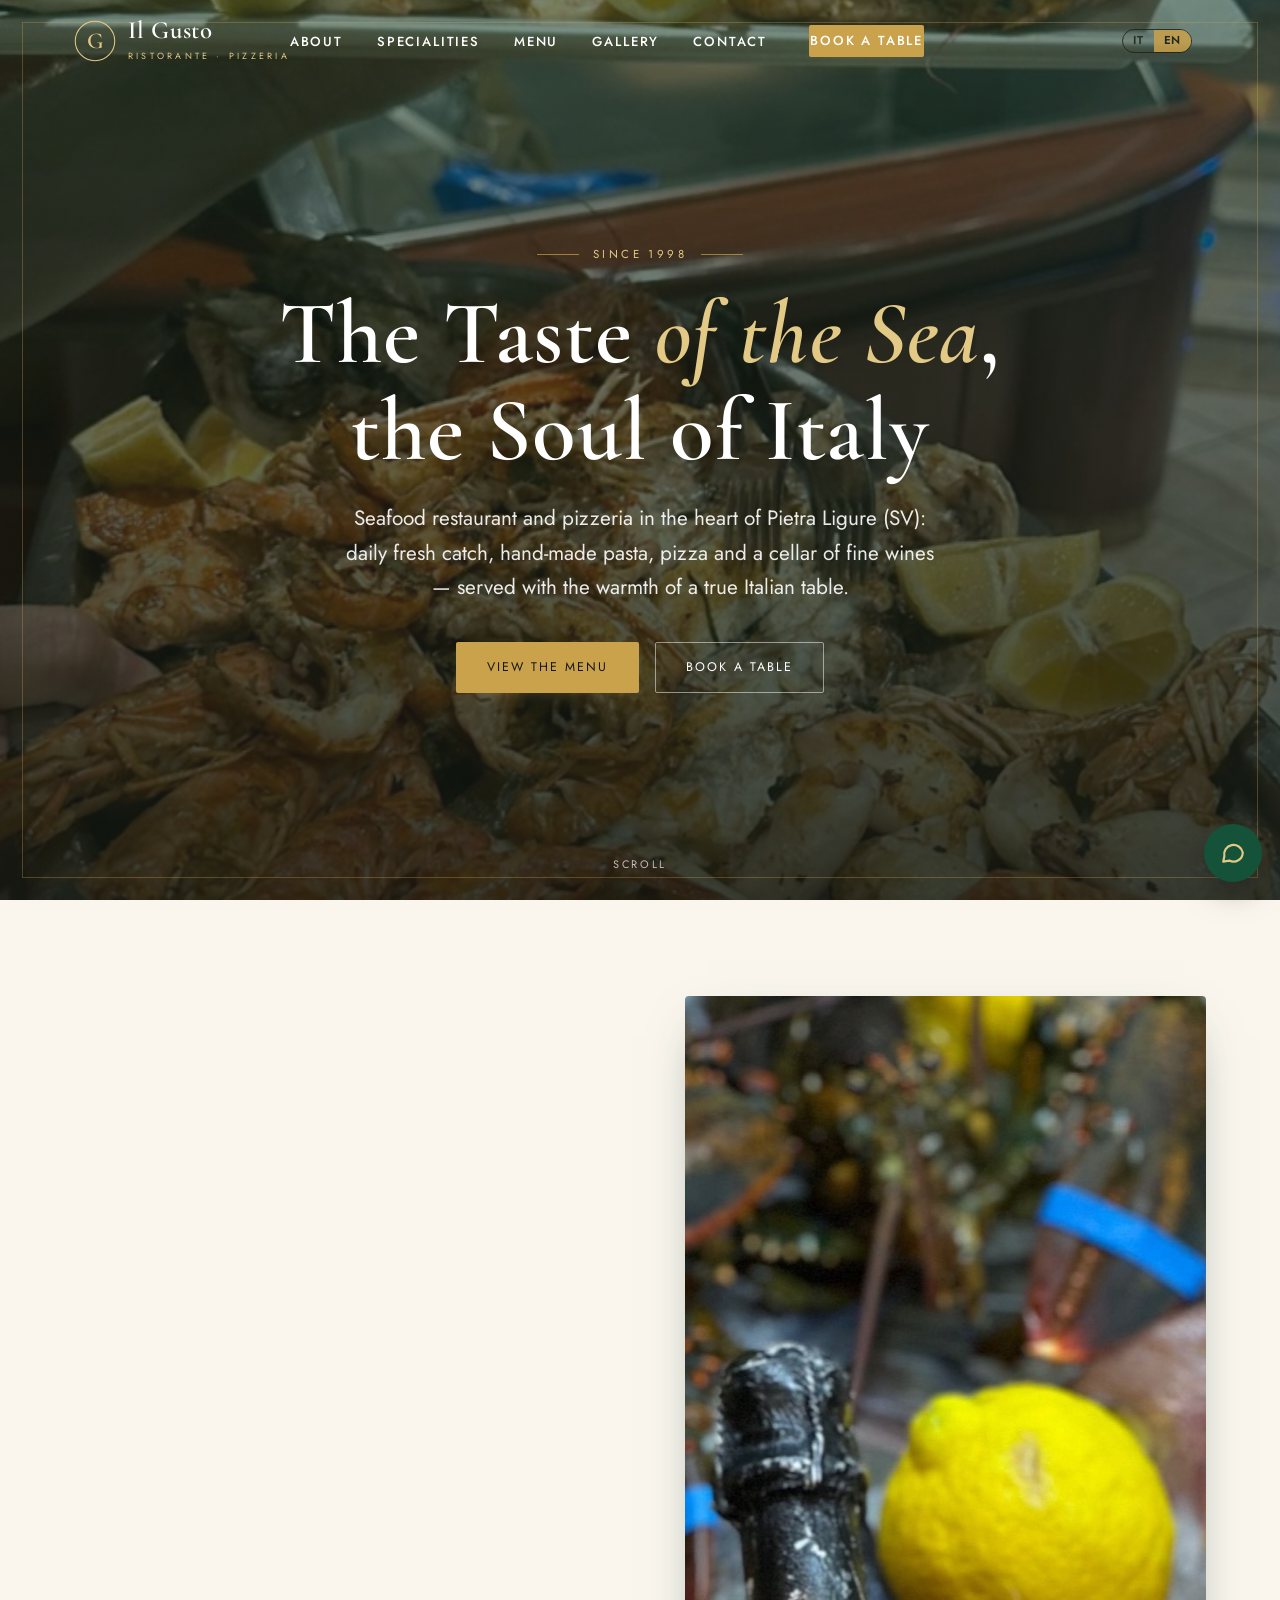
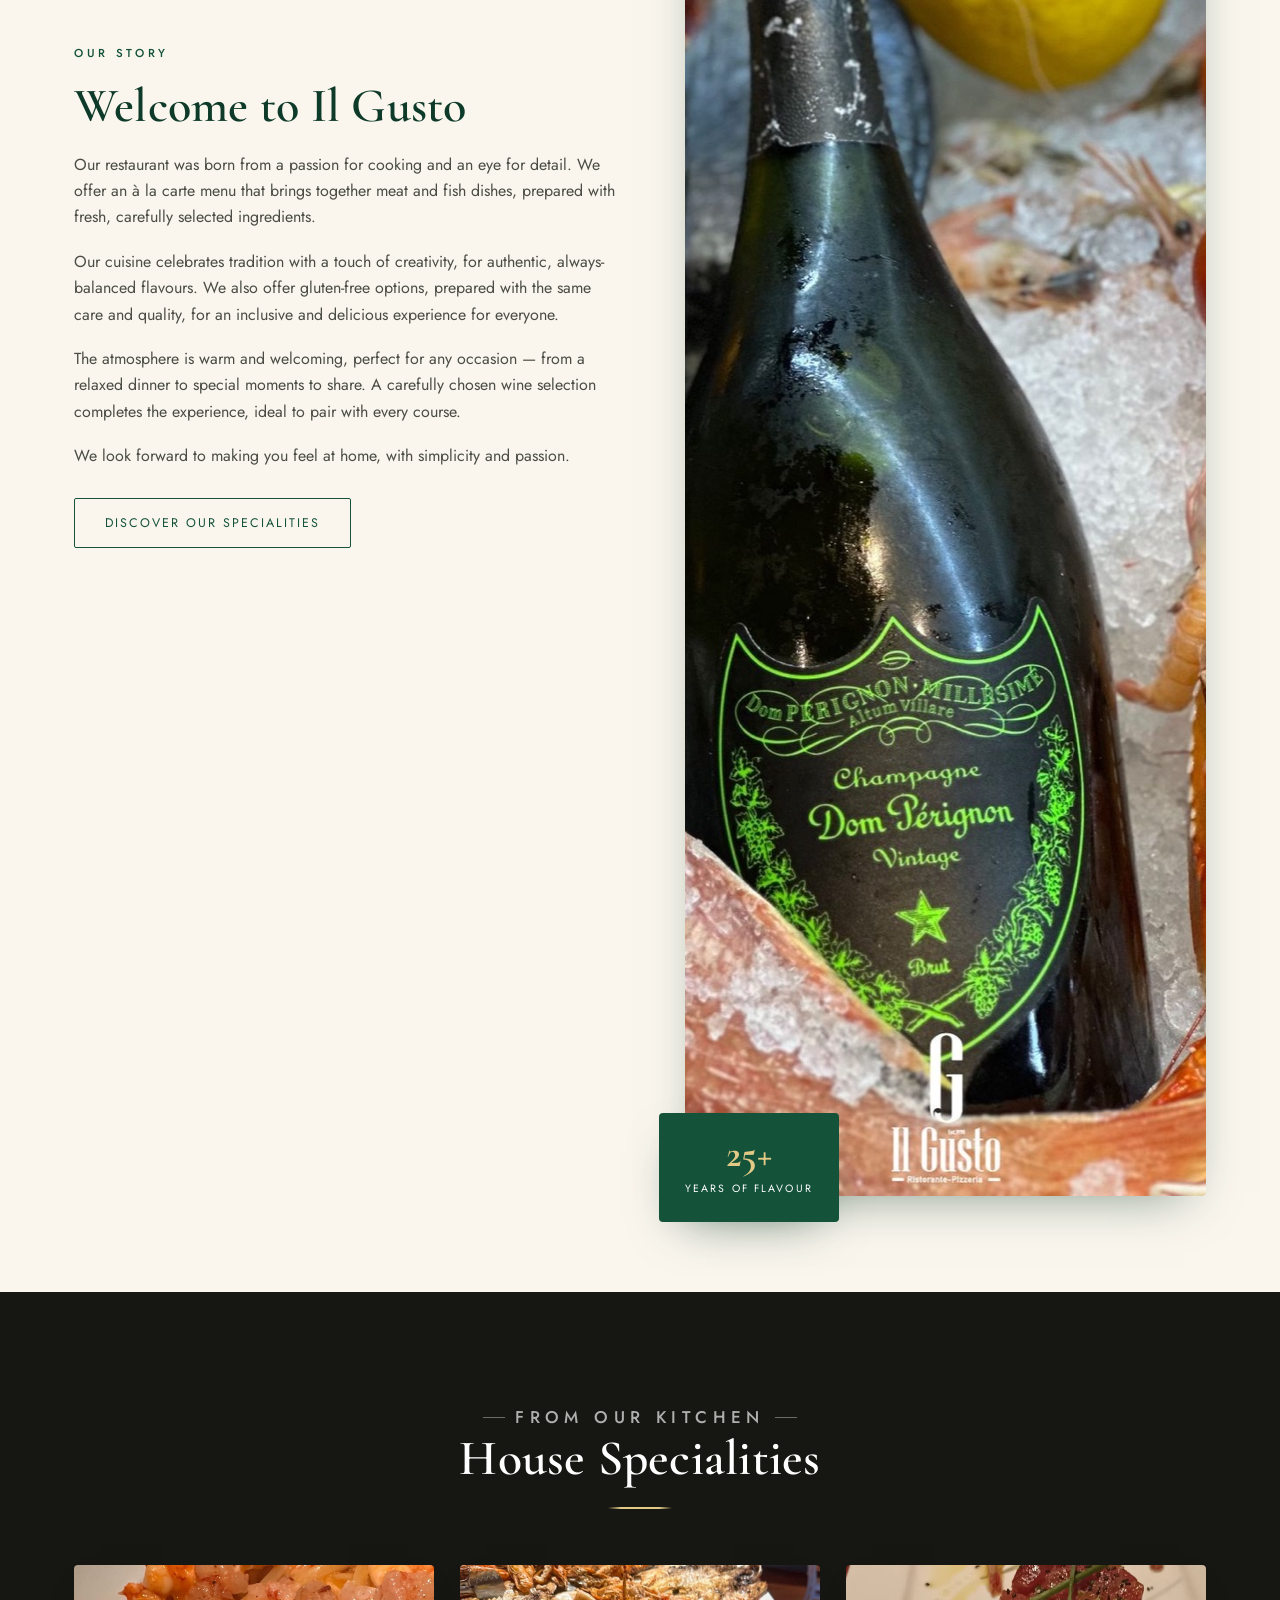
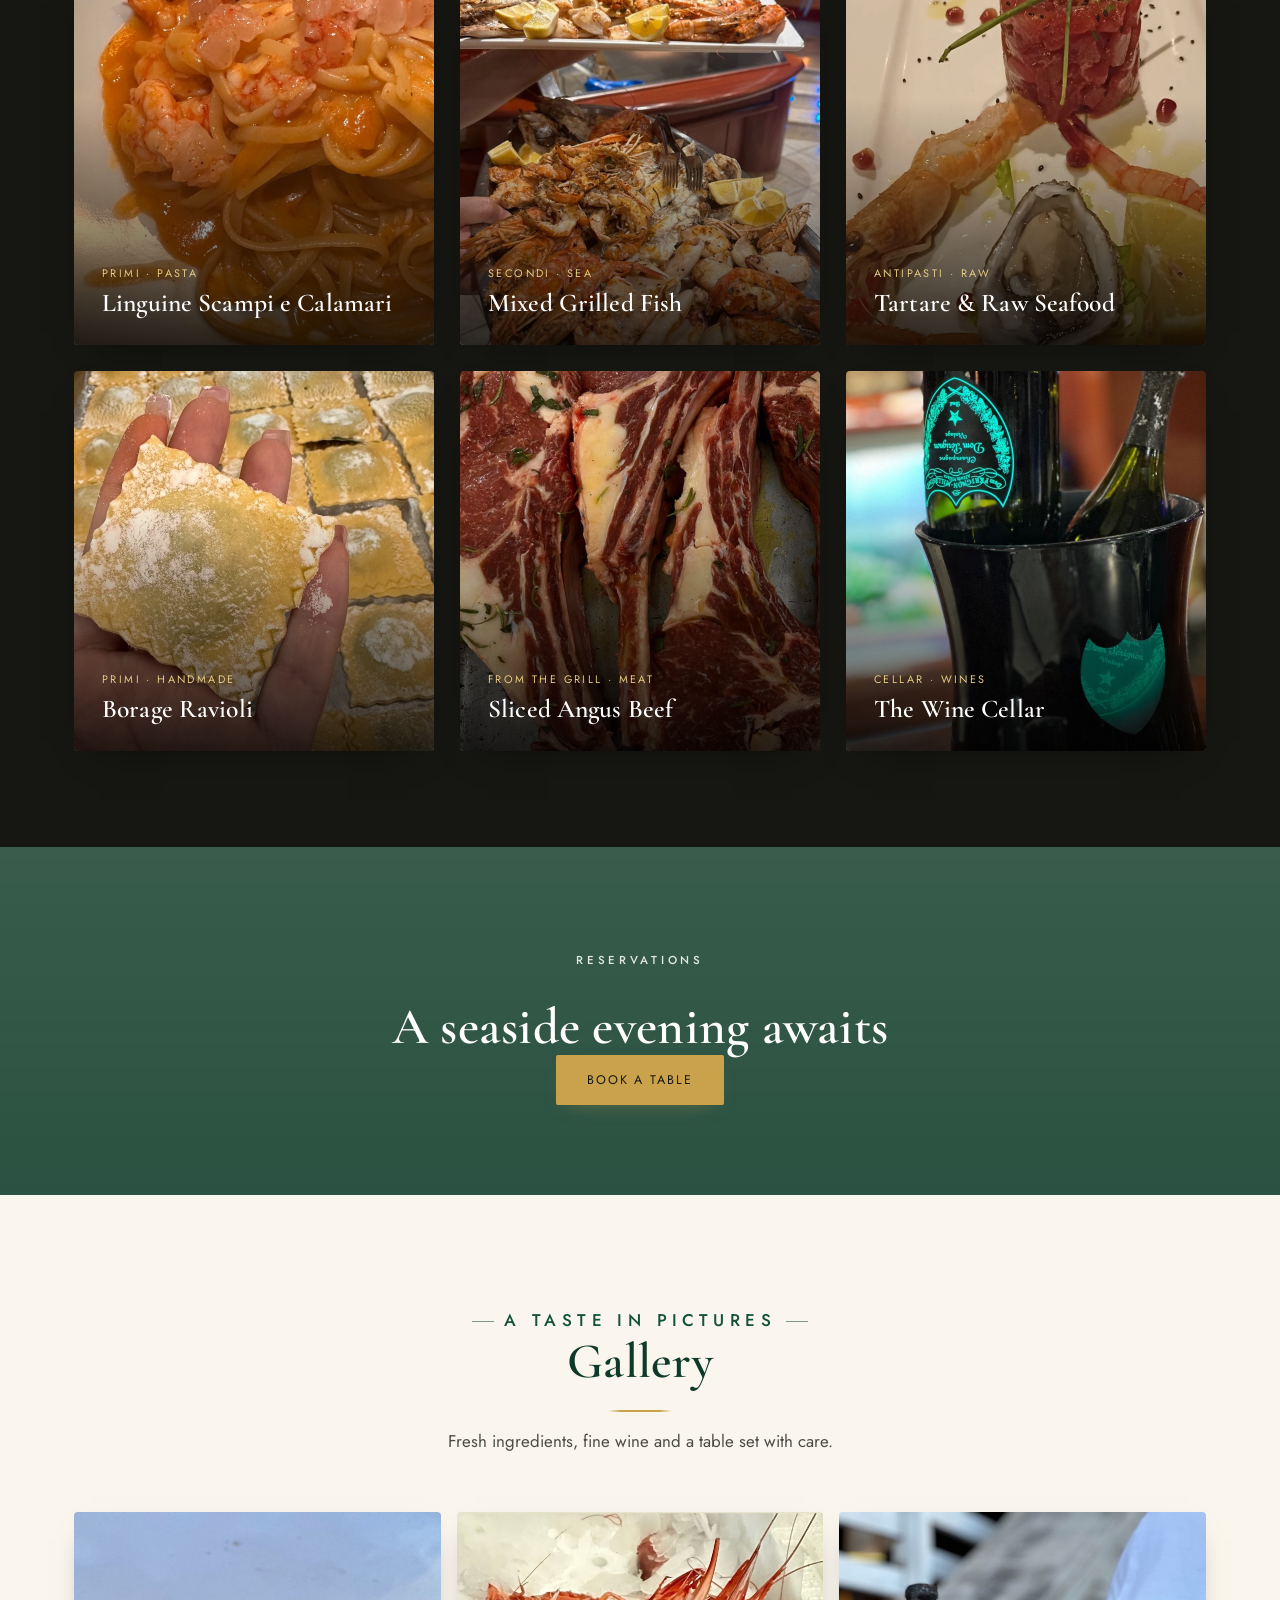
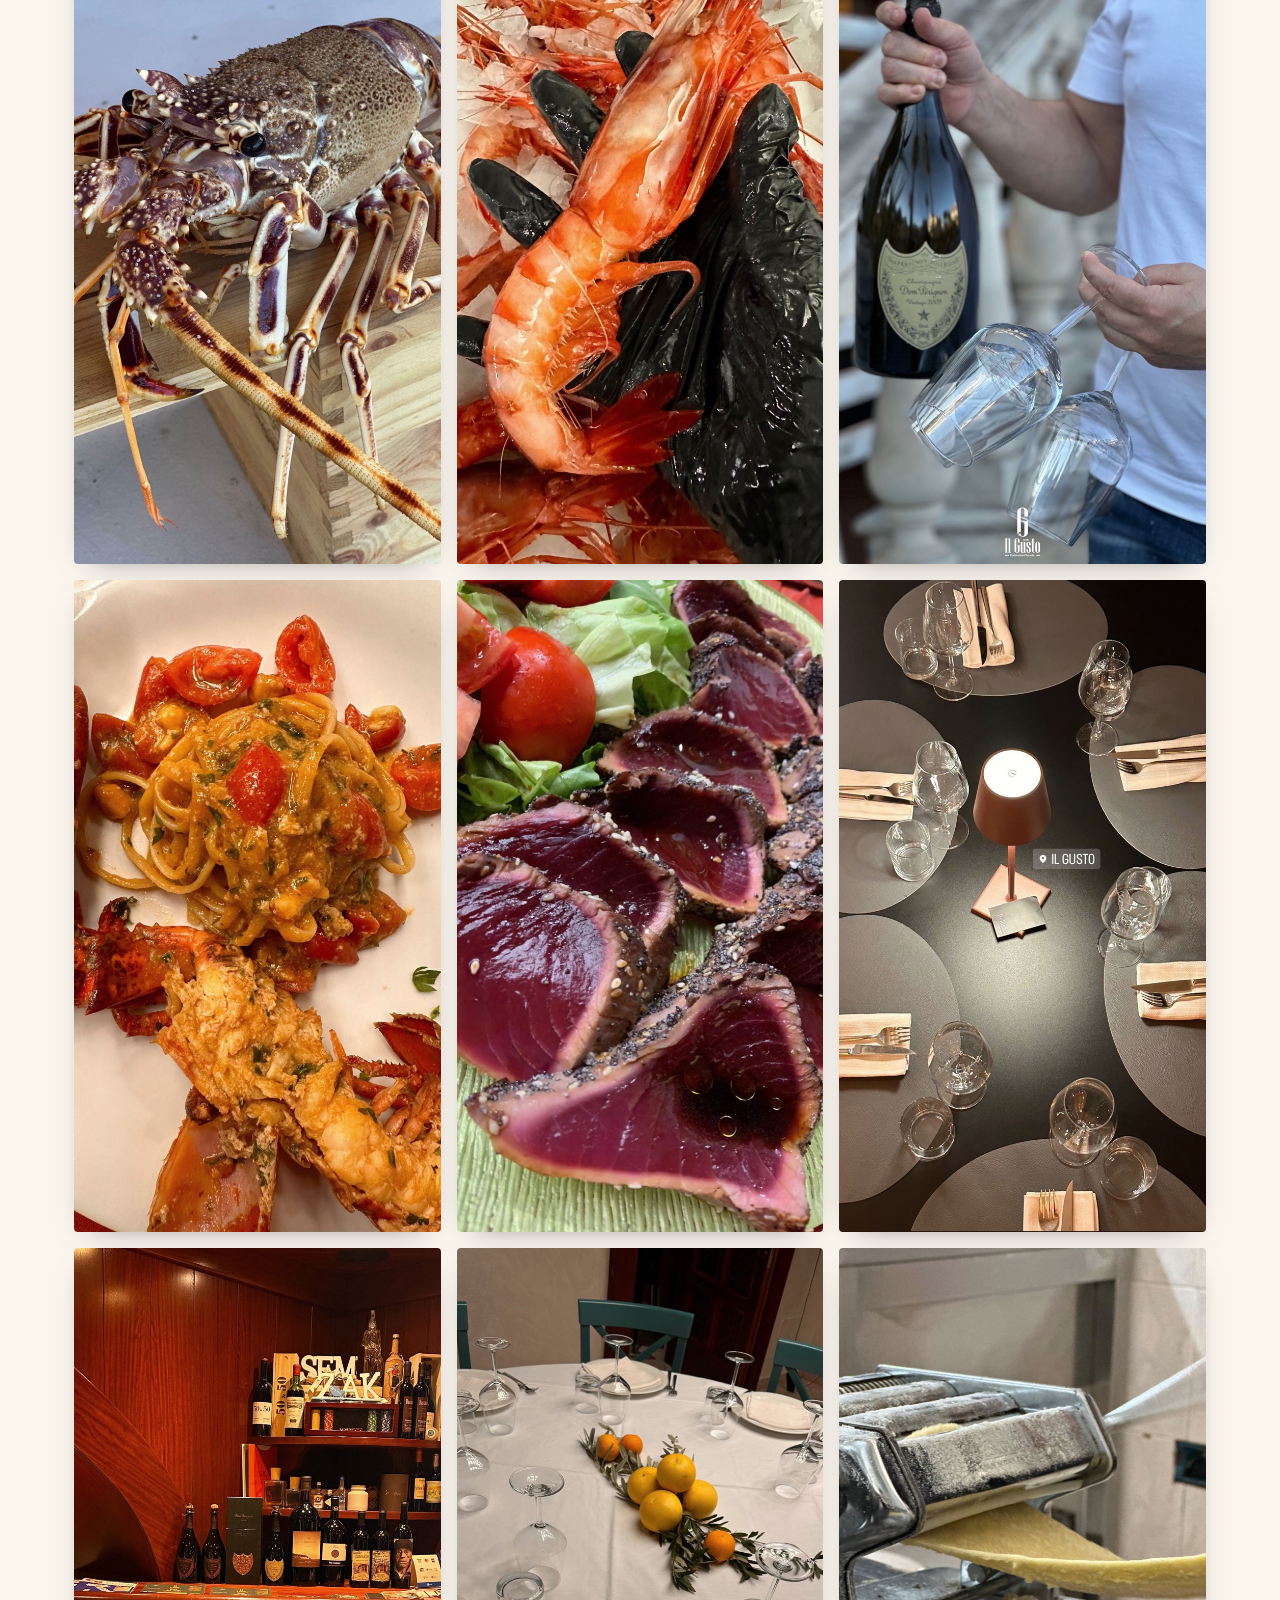
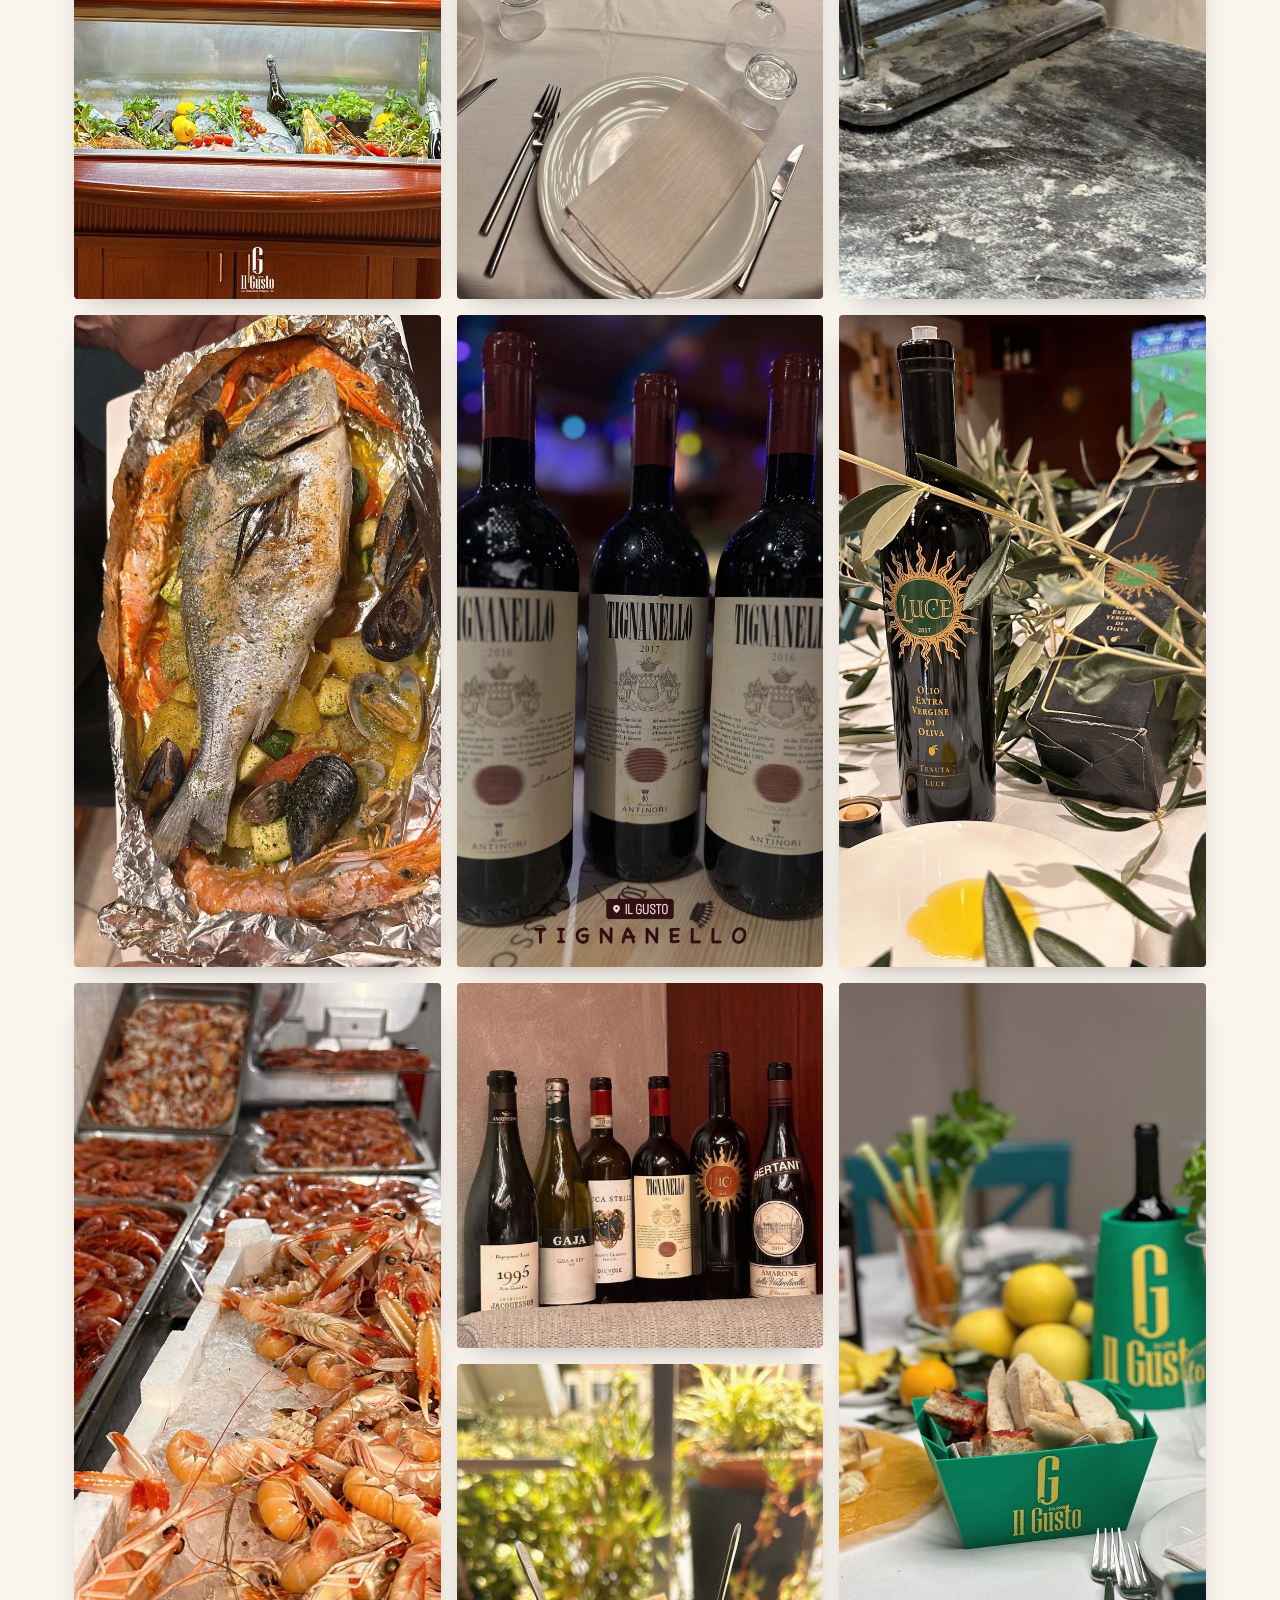
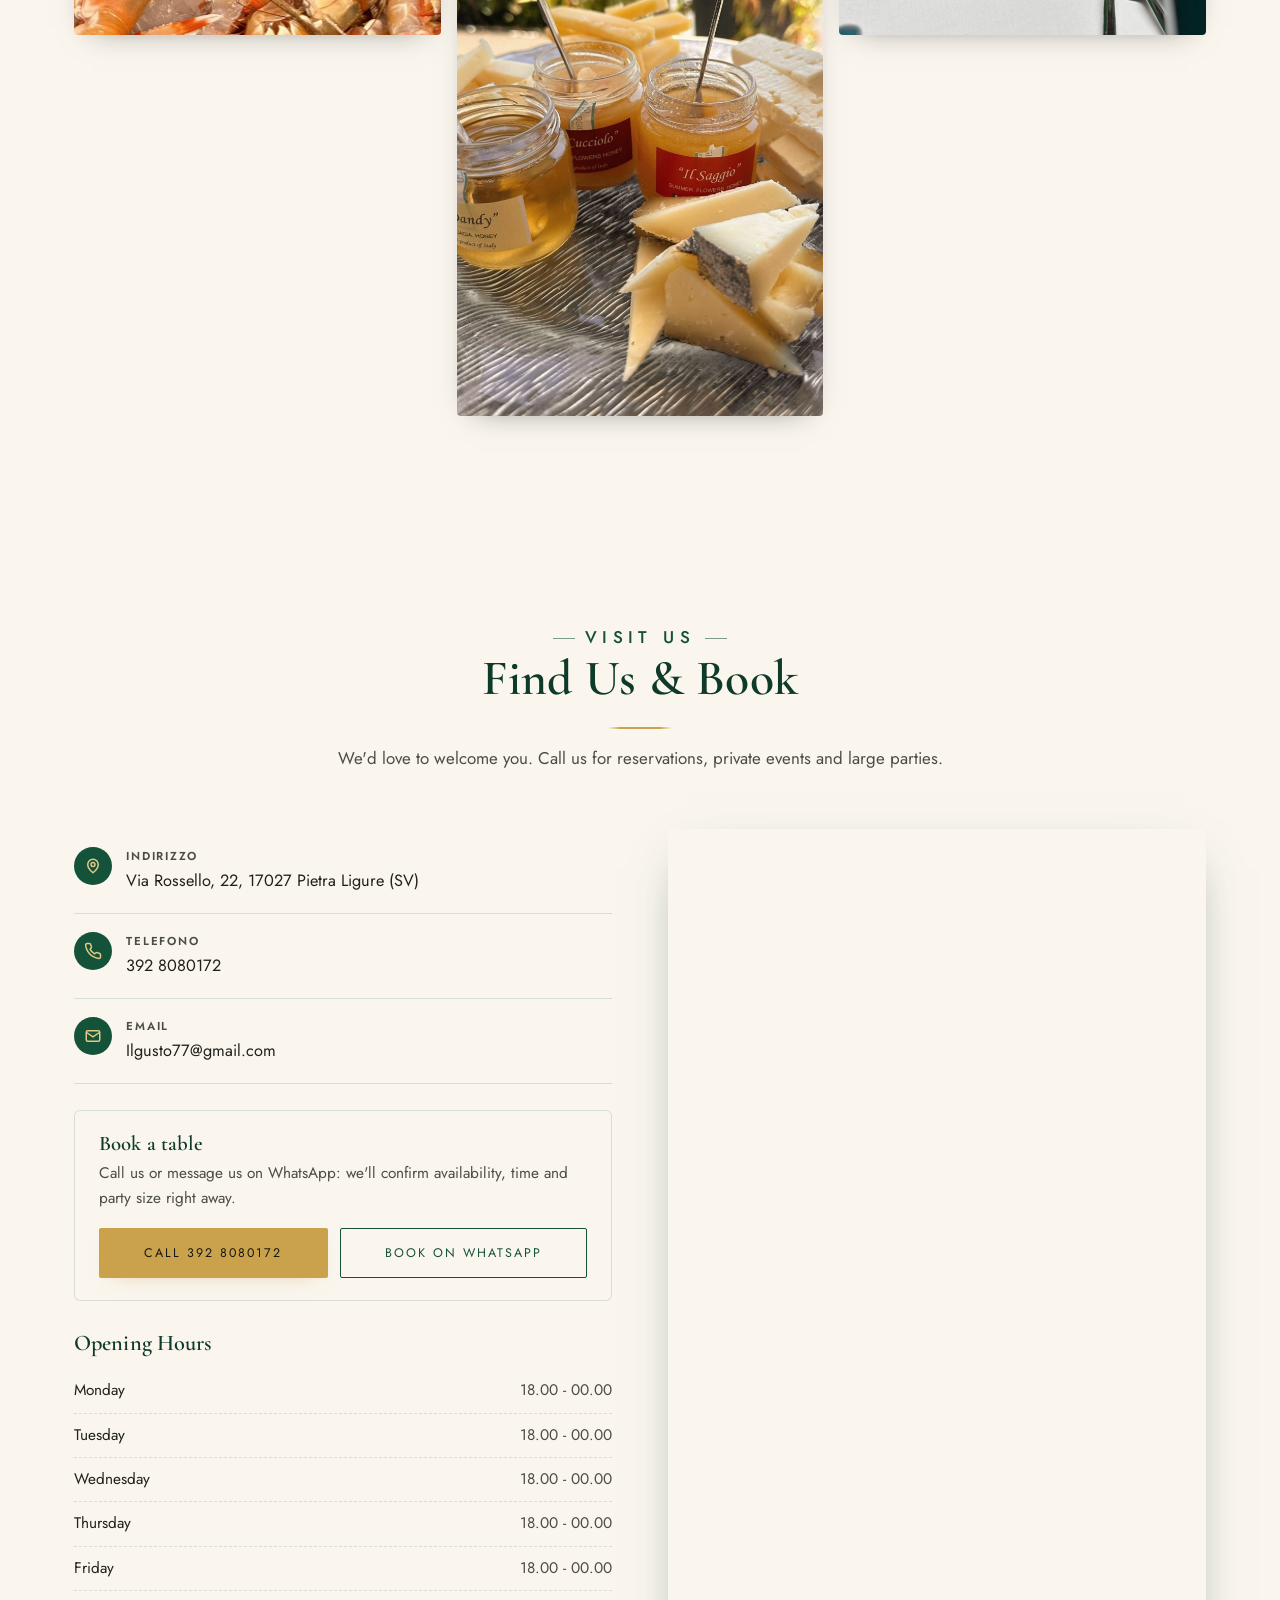
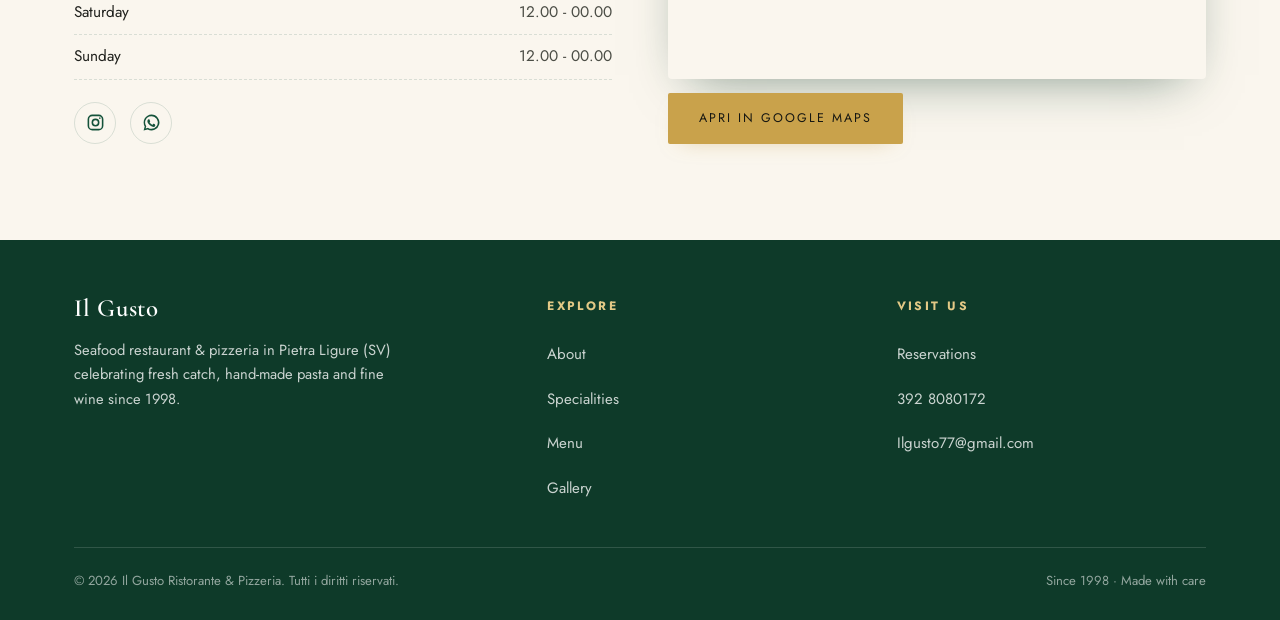
==== commit 9a0b8395: "Add chat widget and multi-language (i18n) support Co-Authored-By: Claude Opus 4.8 (1M context) <nore" ====
--- a/docs/index.html
+++ b/docs/index.html
@@ -47,7 +47,7 @@
   <link rel="preconnect" href="https://fonts.gstatic.com" crossorigin />
   <link href="https://fonts.googleapis.com/css2?family=Cormorant+Garamond:ital,wght@0,500;0,600;1,500&family=Jost:wght@300;400;500&display=swap" rel="stylesheet" />
 
-  <link rel="stylesheet" href="assets/style.css?v=3" />
+  <link rel="stylesheet" href="assets/style.css?v=5" />
 
   <!-- ============== SEO: Structured Data (Schema.org Restaurant) ============== -->
   <script type="application/ld+json">
@@ -95,12 +95,12 @@
     "openingHoursSpecification": [
       {
         "@type": "OpeningHoursSpecification",
-        "dayOfWeek": ["Tuesday","Wednesday","Thursday","Sunday"],
-        "opens": "12:00", "closes": "23:00"
+        "dayOfWeek": ["Monday","Tuesday","Wednesday","Thursday","Friday"],
+        "opens": "18:00", "closes": "00:00"
       },
       {
         "@type": "OpeningHoursSpecification",
-        "dayOfWeek": ["Friday","Saturday"],
+        "dayOfWeek": ["Saturday","Sunday"],
         "opens": "12:00", "closes": "00:00"
       }
     ],
@@ -164,7 +164,7 @@
   <section class="hero" id="home">
     <div class="hero-inner">
       <span class="hero-divider">Dal 1998</span>
-      <h1>Il Sapore <em>del Mare</em>,<br>l'Anima d'Italia</h1>
+      <h1 data-en="The Taste <em>of the Sea</em>,<br>the Soul of Italy">Il Sapore <em>del Mare</em>,<br>l'Anima d'Italia</h1>
       <p class="lead">Ristorante di pesce e pizzeria nel cuore di Pietra Ligure (SV): pescato fresco di giornata, pasta fatta a mano, pizza e una cantina di vini pregiati — serviti con il calore di una vera tavola italiana.</p>
       <div class="hero-actions">
         <a class="btn btn-gold" href="menu.html">Scopri il Menù</a>
@@ -179,10 +179,11 @@
     <div class="wrap about-grid">
       <div class="about-copy reveal">
         <p class="eyebrow dark">La nostra storia</p>
-        <h2>Una tavola di famiglia, con il miglior pescato del giorno</h2>
-        <p>Da oltre venticinque anni Il Gusto accoglie i suoi ospiti in un luogo dove il mare incontra la cucina italiana. Ogni mattina il nostro banco si riempie di pesce intero, frutti di mare, calamari e gamberoni sul ghiaccio — scelti a mano, preparati con semplicità e serviti come si deve.</p>
-        <p>Dalle linguine ai frutti di mare ai ravioli fatti freschi ogni giorno, fino alle tagliate alla griglia, la nostra cucina onora la tradizione senza fronzoli. Accompagna il tutto con una bottiglia della nostra cantina e lascia che la serata scorra.</p>
-        <p>Vieni con appetito. Esci come in famiglia.</p>
+        <h2>Benvenuti a Il Gusto</h2>
+        <p>Il nostro ristorante nasce dalla passione per la cucina e dall'attenzione ai dettagli. Offriamo un menu alla carta che unisce piatti di carne e di pesce, preparati con ingredienti freschi e selezionati.</p>
+        <p>La nostra proposta valorizza la tradizione con un tocco di creatività, per regalare sapori autentici e sempre equilibrati. Proponiamo inoltre opzioni senza glutine, curate con la stessa attenzione e qualità, per garantire un'esperienza inclusiva e gustosa per tutti.</p>
+        <p>L'ambiente è accogliente e familiare, perfetto per ogni occasione: da una cena rilassante a momenti speciali da condividere. Completa l'esperienza una selezione di vini scelti con cura, ideali per accompagnare ogni portata.</p>
+        <p>Vi aspettiamo per farvi sentire a casa, con semplicità e passione.</p>
         <a class="btn btn-outline" href="#highlights" style="margin-top:10px">Scopri le nostre specialità</a>
       </div>
       <div class="about-figure reveal">
@@ -201,7 +202,6 @@
       <div class="section-head reveal">
         <p class="eyebrow">Dalla nostra cucina</p>
         <h2>Le Specialità della Casa</h2>
-        <p>Alcuni dei piatti per cui i nostri clienti attraversano la città.</p>
       </div>
       <div class="feature-grid">
         <article class="feature reveal">
@@ -209,7 +209,6 @@
           <div class="feature-body">
             <span class="tag">Primi · Pasta</span>
             <h3>Linguine Scampi e Calamari</h3>
-            <p>Linguine con scampi e calamari freschi, in un sugo delicato di mare.</p>
           </div>
         </article>
         <article class="feature reveal">
@@ -217,7 +216,6 @@
           <div class="feature-body">
             <span class="tag">Secondi · Mare</span>
             <h3>Grigliata Mista di Pesce</h3>
-            <p>Una scelta del pescato del giorno alla griglia — pesce, calamari e crostacei.</p>
           </div>
         </article>
         <article class="feature reveal">
@@ -225,7 +223,6 @@
           <div class="feature-body">
             <span class="tag">Antipasti · Crudo</span>
             <h3>Tartare &amp; Crudi di Mare</h3>
-            <p>Tartare di tonno, ostriche e cocktail di gamberoni, freschezza del banco del pesce.</p>
           </div>
         </article>
         <article class="feature reveal">
@@ -233,7 +230,6 @@
           <div class="feature-body">
             <span class="tag">Primi · Fatto a mano</span>
             <h3>Ravioli di Borragine</h3>
-            <p>Ravioli conditi con burro e salvia — perché certe cose non vanno mai di fretta.</p>
           </div>
         </article>
         <article class="feature reveal">
@@ -241,7 +237,6 @@
           <div class="feature-body">
             <span class="tag">Dalla griglia · Carne</span>
             <h3>Tagliata di Angus</h3>
-            <p>Tagliata di Angus argentino con patate al forno, profumata al rosmarino e finita sulla fiamma.</p>
           </div>
         </article>
         <article class="feature reveal">
@@ -249,7 +244,6 @@
           <div class="feature-body">
             <span class="tag">Cantina · Vini</span>
             <h3>La Cantina</h3>
-            <p>Dal vino della casa alle bollicine — una selezione su cui vale la pena indugiare.</p>
           </div>
         </article>
       </div>
@@ -261,7 +255,6 @@
     <div class="wrap reveal">
       <p class="eyebrow">Prenotazioni</p>
       <h2>Ti aspetta una serata di mare</h2>
-      <p>Nei fine settimana i tavoli si riempiono in fretta. Prenota in anticipo e pensiamo a tutto noi.</p>
       <a class="btn btn-gold" href="#contact">Prenota un Tavolo</a>
     </div>
   </section>
@@ -336,10 +329,13 @@
 
           <h3 style="margin-top:30px">Orari di Apertura</h3>
           <ul class="hours-list">
-            <li><span>Lunedì</span><span>Chiuso</span></li>
-            <li><span>Martedì – Giovedì</span><span>12:00 – 23:00</span></li>
-            <li><span>Venerdì – Sabato</span><span>12:00 – 00:00</span></li>
-            <li><span>Domenica</span><span>12:00 – 23:00</span></li>
+            <li><span>Lunedì</span><span>18.00 - 00.00</span></li>
+            <li><span>Martedì</span><span>18.00 - 00.00</span></li>
+            <li><span>Mercoledì</span><span>18.00 - 00.00</span></li>
+            <li><span>Giovedì</span><span>18.00 - 00.00</span></li>
+            <li><span>Venerdì</span><span>18.00 - 00.00</span></li>
+            <li><span>Sabato</span><span>12.00 - 00.00</span></li>
+            <li><span>Domenica</span><span>12.00 - 00.00</span></li>
           </ul>
 
           <div class="contact-socials">
@@ -401,5 +397,7 @@
   </div>
 
   <script src="assets/main.js"></script>
+  <script src="assets/i18n.js"></script>
+  <script src="assets/chat.js"></script>
 </body>
 </html>
--- a/docs/assets/style.css
+++ b/docs/assets/style.css
@@ -397,3 +397,45 @@
 /* ---- Header brand: a touch more refinement ---- */
 .brand-text { letter-spacing: .03em; }
 .brand-sub { letter-spacing: .36em; }
+
+/* ---------- Assistant chat widget ---------- */
+.ai-widget { position: fixed; right: 18px; bottom: 18px; z-index: 80; font-family: var(--sans); }
+.ai-fab { width: 58px; height: 58px; border-radius: 50%; border: 0; cursor: pointer; background: var(--green); color: var(--gold-soft); box-shadow: 0 14px 34px -10px rgba(0,0,0,.55); display: grid; place-items: center; transition: transform .2s ease, background .2s ease; }
+.ai-fab:hover { transform: translateY(-2px); background: var(--green-deep); }
+.ai-fab svg { width: 26px; height: 26px; }
+.ai-fab .ic-close { display: none; }
+.ai-open .ai-fab .ic-chat { display: none; }
+.ai-open .ai-fab .ic-close { display: block; }
+.ai-panel { position: absolute; right: 0; bottom: 72px; width: min(92vw, 360px); height: min(72vh, 540px);
+  background: #fff; border-radius: 16px; border: 1px solid var(--line); box-shadow: 0 26px 64px -22px rgba(0,0,0,.55);
+  display: flex; flex-direction: column; overflow: hidden; opacity: 0; transform: translateY(12px) scale(.98);
+  pointer-events: none; transition: opacity .22s ease, transform .22s ease; }
+.ai-open .ai-panel { opacity: 1; transform: none; pointer-events: auto; }
+.ai-head { background: linear-gradient(160deg, var(--green), var(--green-deep)); color: #fff; padding: 13px 16px; display: flex; align-items: center; gap: 11px; }
+.ai-head .ai-dot { width: 9px; height: 9px; border-radius: 50%; background: #7ee0a6; box-shadow: 0 0 0 3px rgba(126,224,166,.25); flex: none; }
+.ai-head b { font-family: var(--serif); font-size: 1.12rem; font-weight: 600; line-height: 1.1; }
+.ai-head small { display: block; opacity: .82; font-size: .68rem; letter-spacing: .05em; }
+.ai-head .ai-close { margin-left: auto; background: none; border: 0; color: #fff; font-size: 1.5rem; line-height: 1; cursor: pointer; padding: 0 4px; }
+.ai-body { flex: 1; overflow-y: auto; padding: 14px; display: flex; flex-direction: column; gap: 10px; background: var(--cream); }
+.ai-msg { max-width: 86%; padding: 10px 13px; border-radius: 13px; font-size: .92rem; line-height: 1.45; }
+.ai-msg.bot { background: #fff; border: 1px solid var(--line); align-self: flex-start; border-bottom-left-radius: 3px; color: var(--ink); }
+.ai-msg.user { background: var(--green); color: #fff; align-self: flex-end; border-bottom-right-radius: 3px; }
+.ai-actions { display: flex; flex-wrap: wrap; gap: 8px; margin-top: 10px; }
+.ai-actions a { display: inline-block; padding: 8px 13px; border-radius: 22px; font-size: .82rem; font-weight: 500; text-decoration: none; border: 1px solid var(--green); color: var(--green); background: #fff; transition: .2s ease; }
+.ai-actions a:hover { background: var(--green); color: #fff; }
+.ai-quick { display: flex; flex-wrap: wrap; gap: 8px; padding: 11px 14px; border-top: 1px solid var(--line); background: #fff; }
+.ai-chip { padding: 8px 12px; border-radius: 22px; font-size: .82rem; font-weight: 500; cursor: pointer; border: 1px solid var(--line); color: var(--green-deep); background: var(--cream); transition: .2s ease; font-family: var(--sans); }
+.ai-chip:hover { background: var(--green); color: #fff; border-color: var(--green); }
+.ai-input { display: flex; gap: 8px; padding: 10px 12px; border-top: 1px solid var(--line); background: #fff; }
+.ai-input input { flex: 1; border: 1px solid var(--line); border-radius: 22px; padding: 9px 14px; font-size: .9rem; font-family: var(--sans); outline: none; }
+.ai-input input:focus { border-color: var(--green); }
+.ai-input button { border: 0; background: var(--green); color: #fff; border-radius: 50%; width: 38px; height: 38px; flex: none; cursor: pointer; display: grid; place-items: center; }
+.ai-input button svg { width: 18px; height: 18px; }
+body.nav-locked .ai-widget { display: none; }
+@media (max-width: 480px) { .ai-panel { width: 92vw; height: 76vh; } }
+
+/* ---------- Language switch (IT / EN) ---------- */
+.lang-switch { display: inline-flex; align-items: center; margin-left: auto; margin-right: 14px; border: 1px solid currentColor; border-radius: 20px; overflow: hidden; opacity: .85; }
+.lang-switch button { background: none; border: 0; padding: 5px 10px; cursor: pointer; font-family: var(--sans); font-size: .72rem; font-weight: 600; letter-spacing: .06em; color: inherit; line-height: 1; transition: background .2s ease, color .2s ease; }
+.lang-switch button.active { background: var(--gold); color: var(--charcoal); }
+@media (max-width: 680px) { .lang-switch { margin-right: 10px; } }
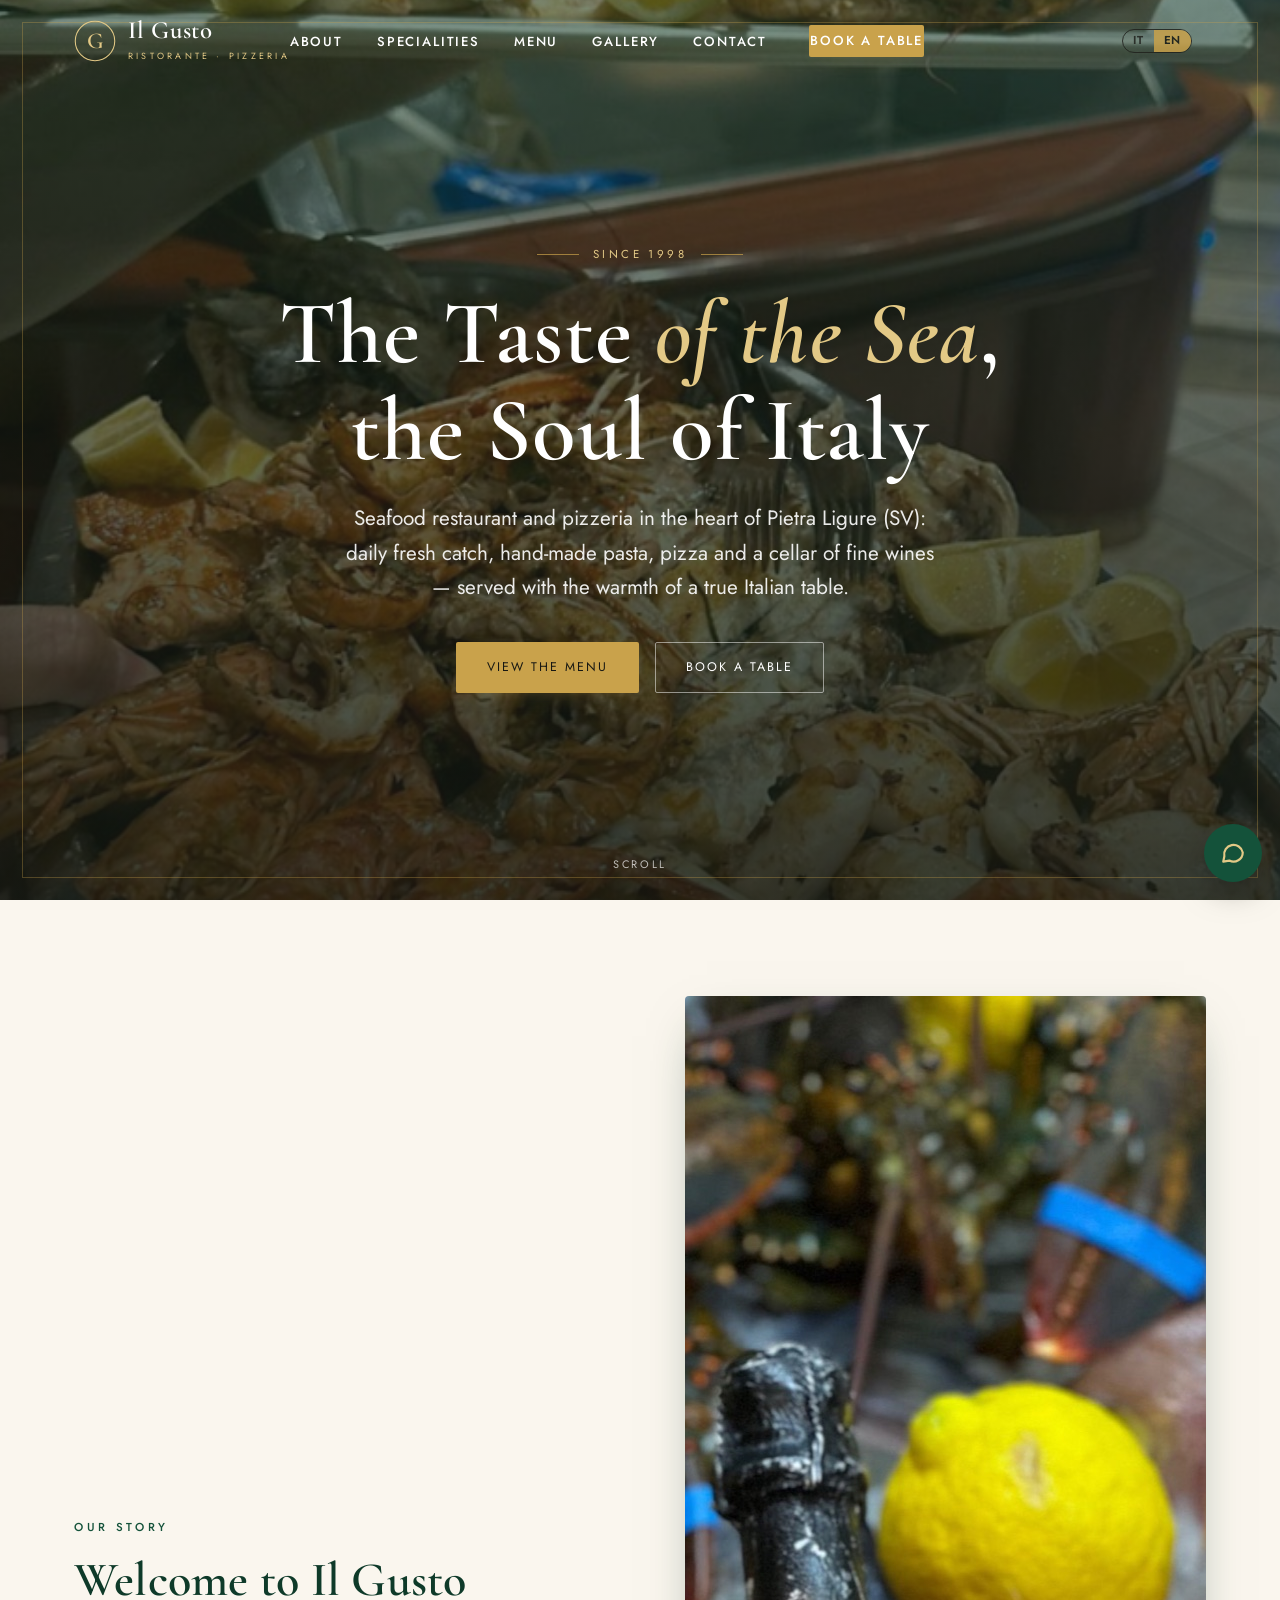
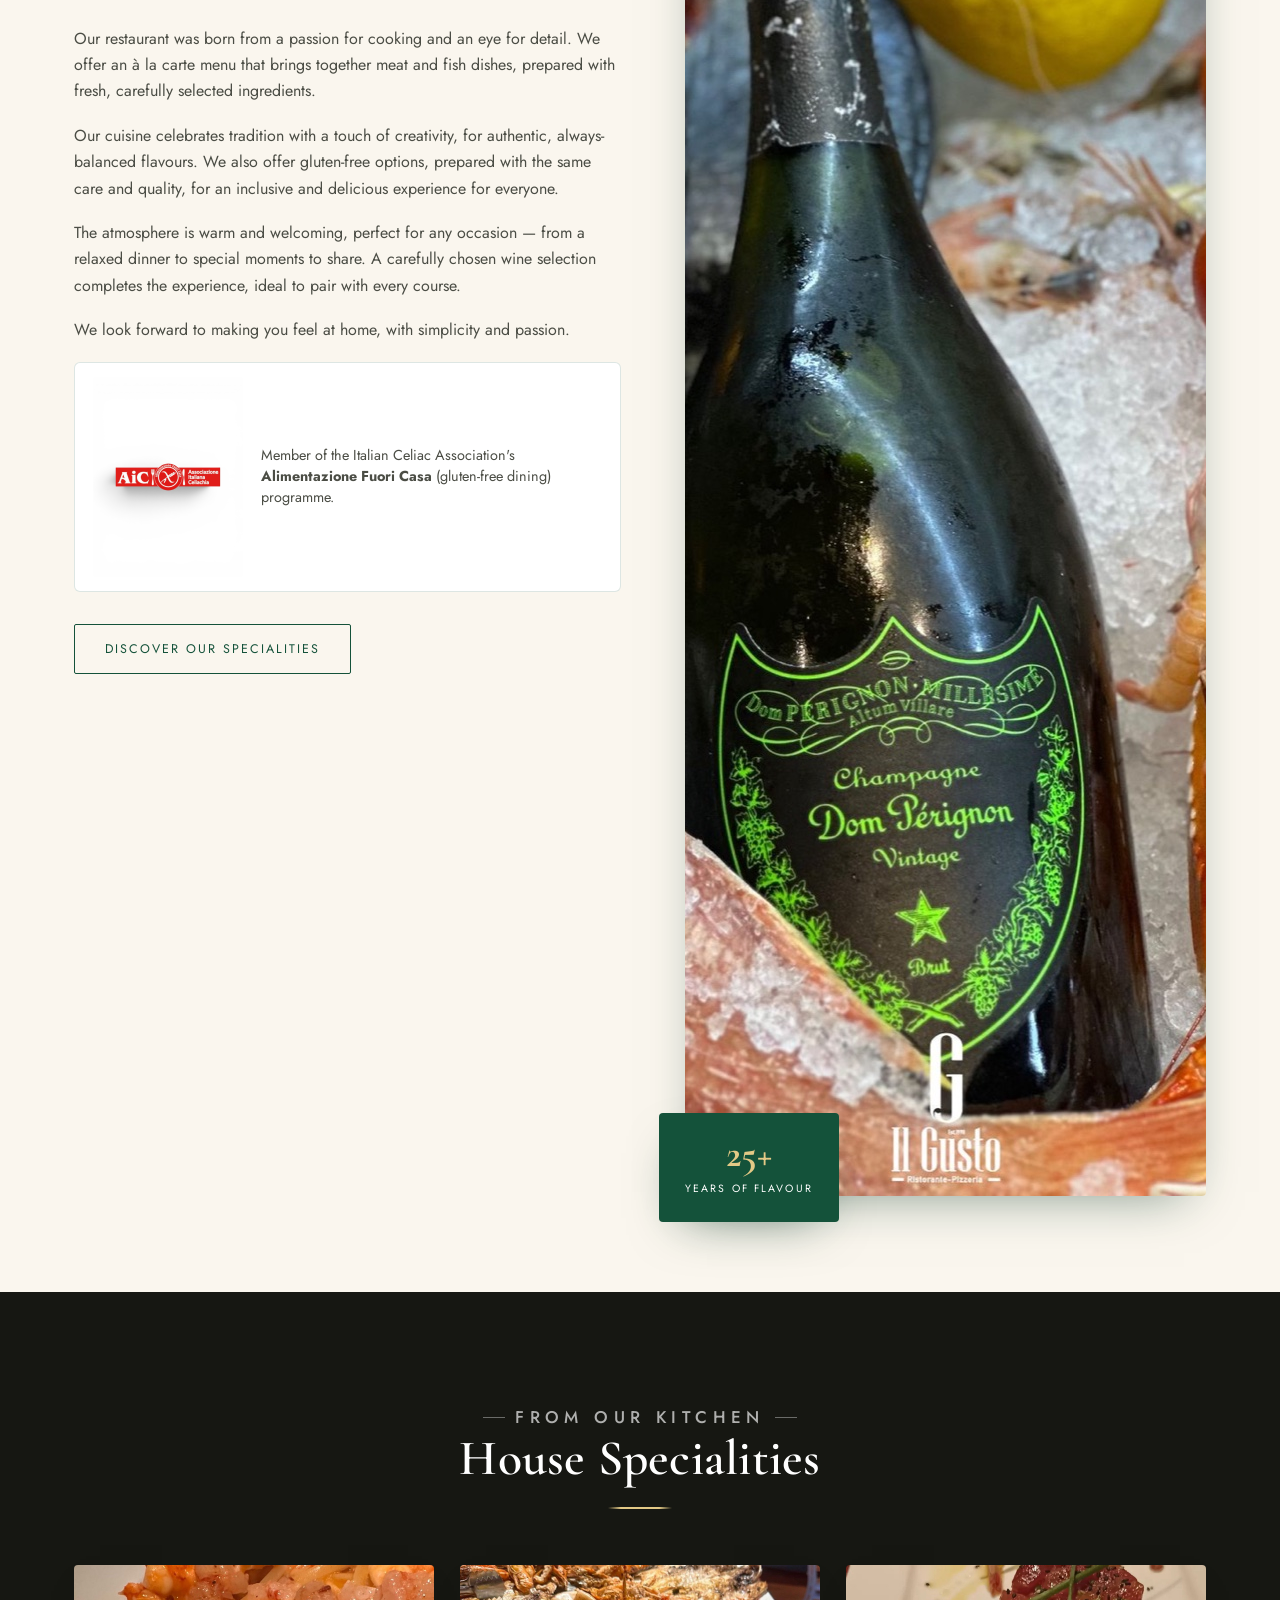
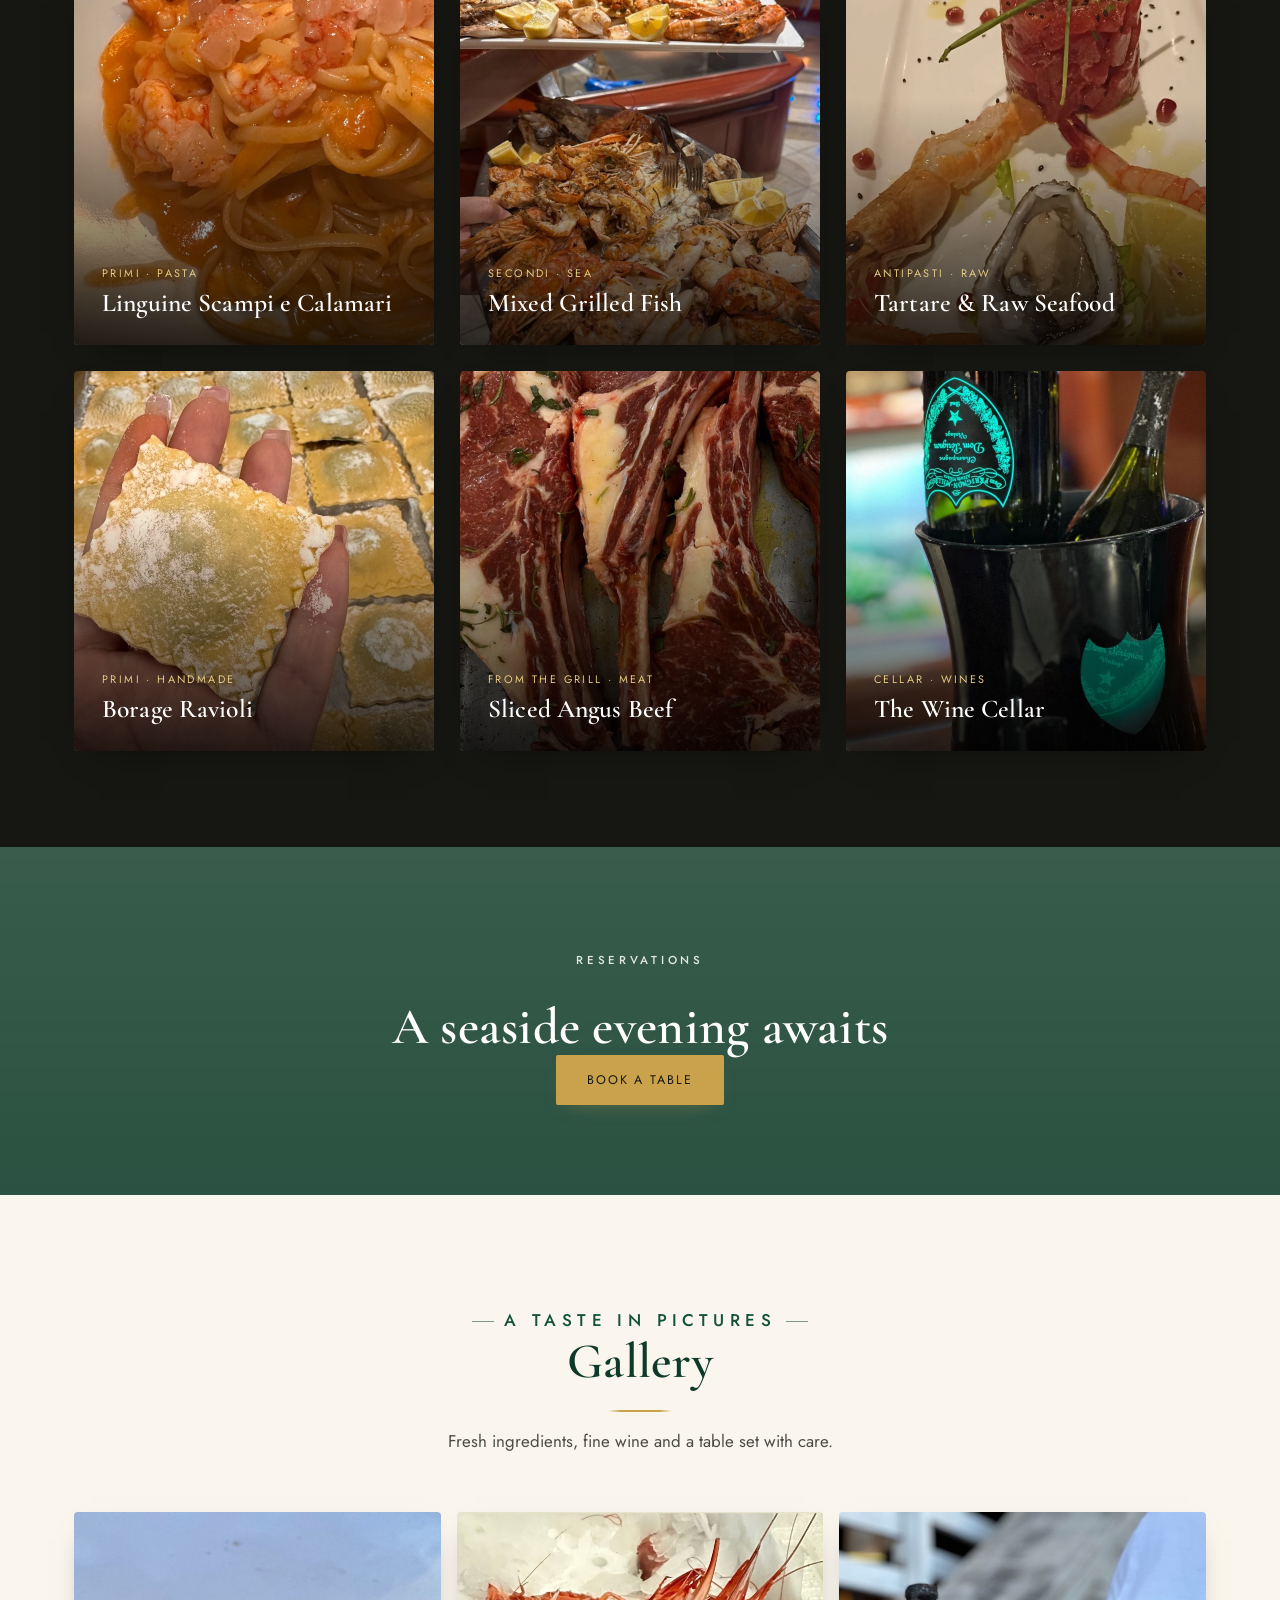
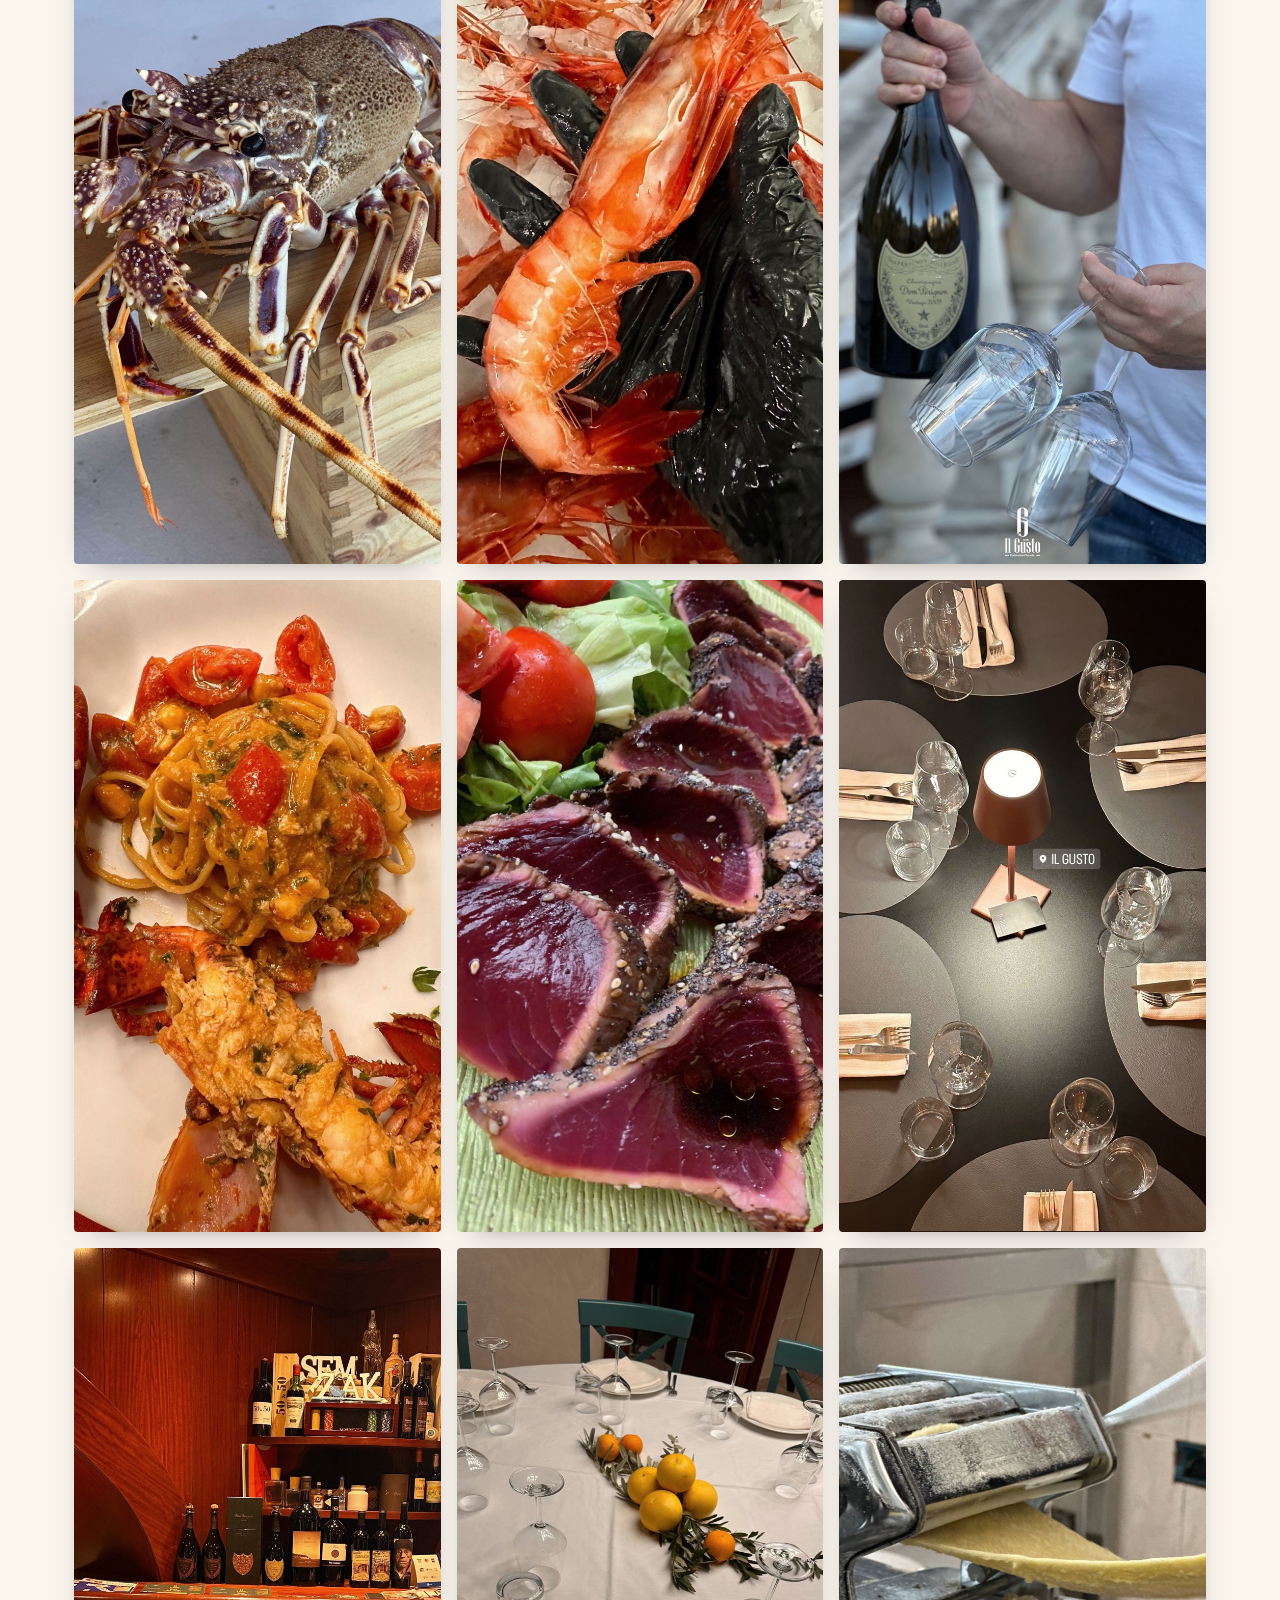
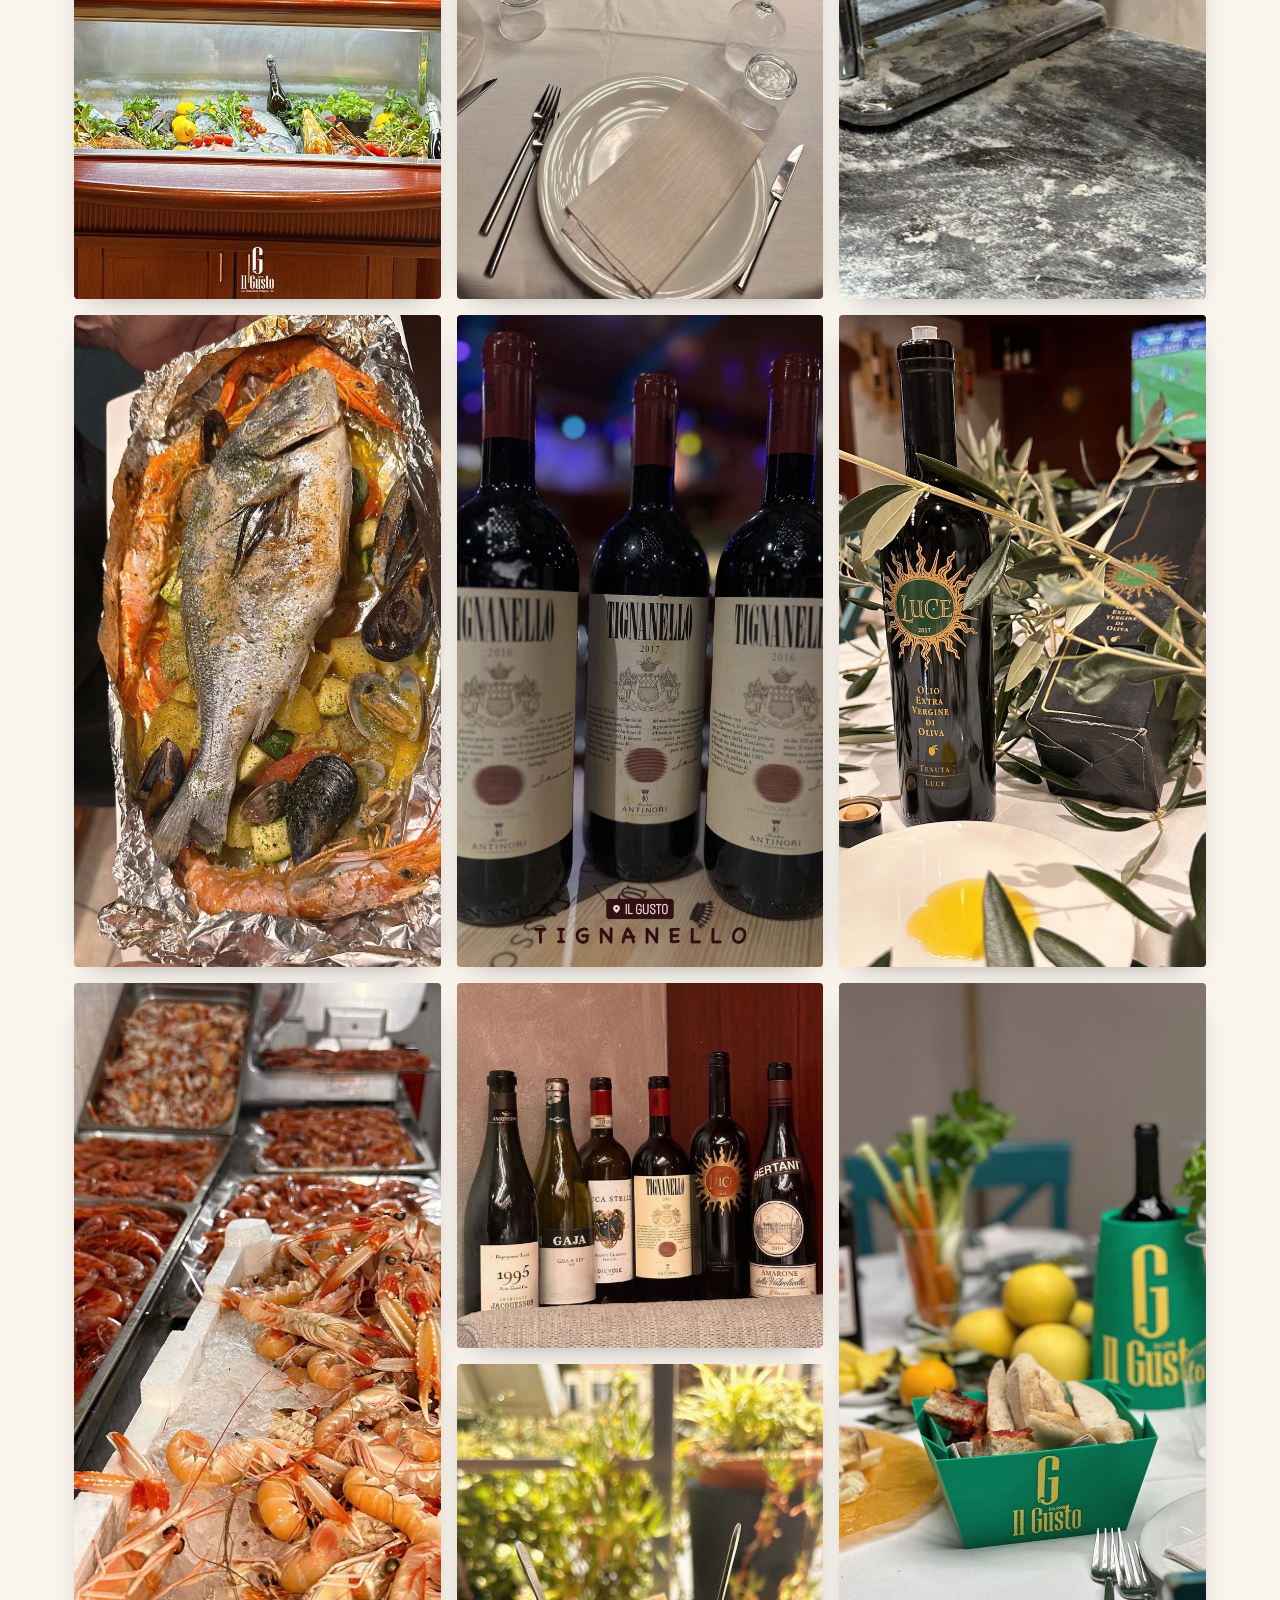
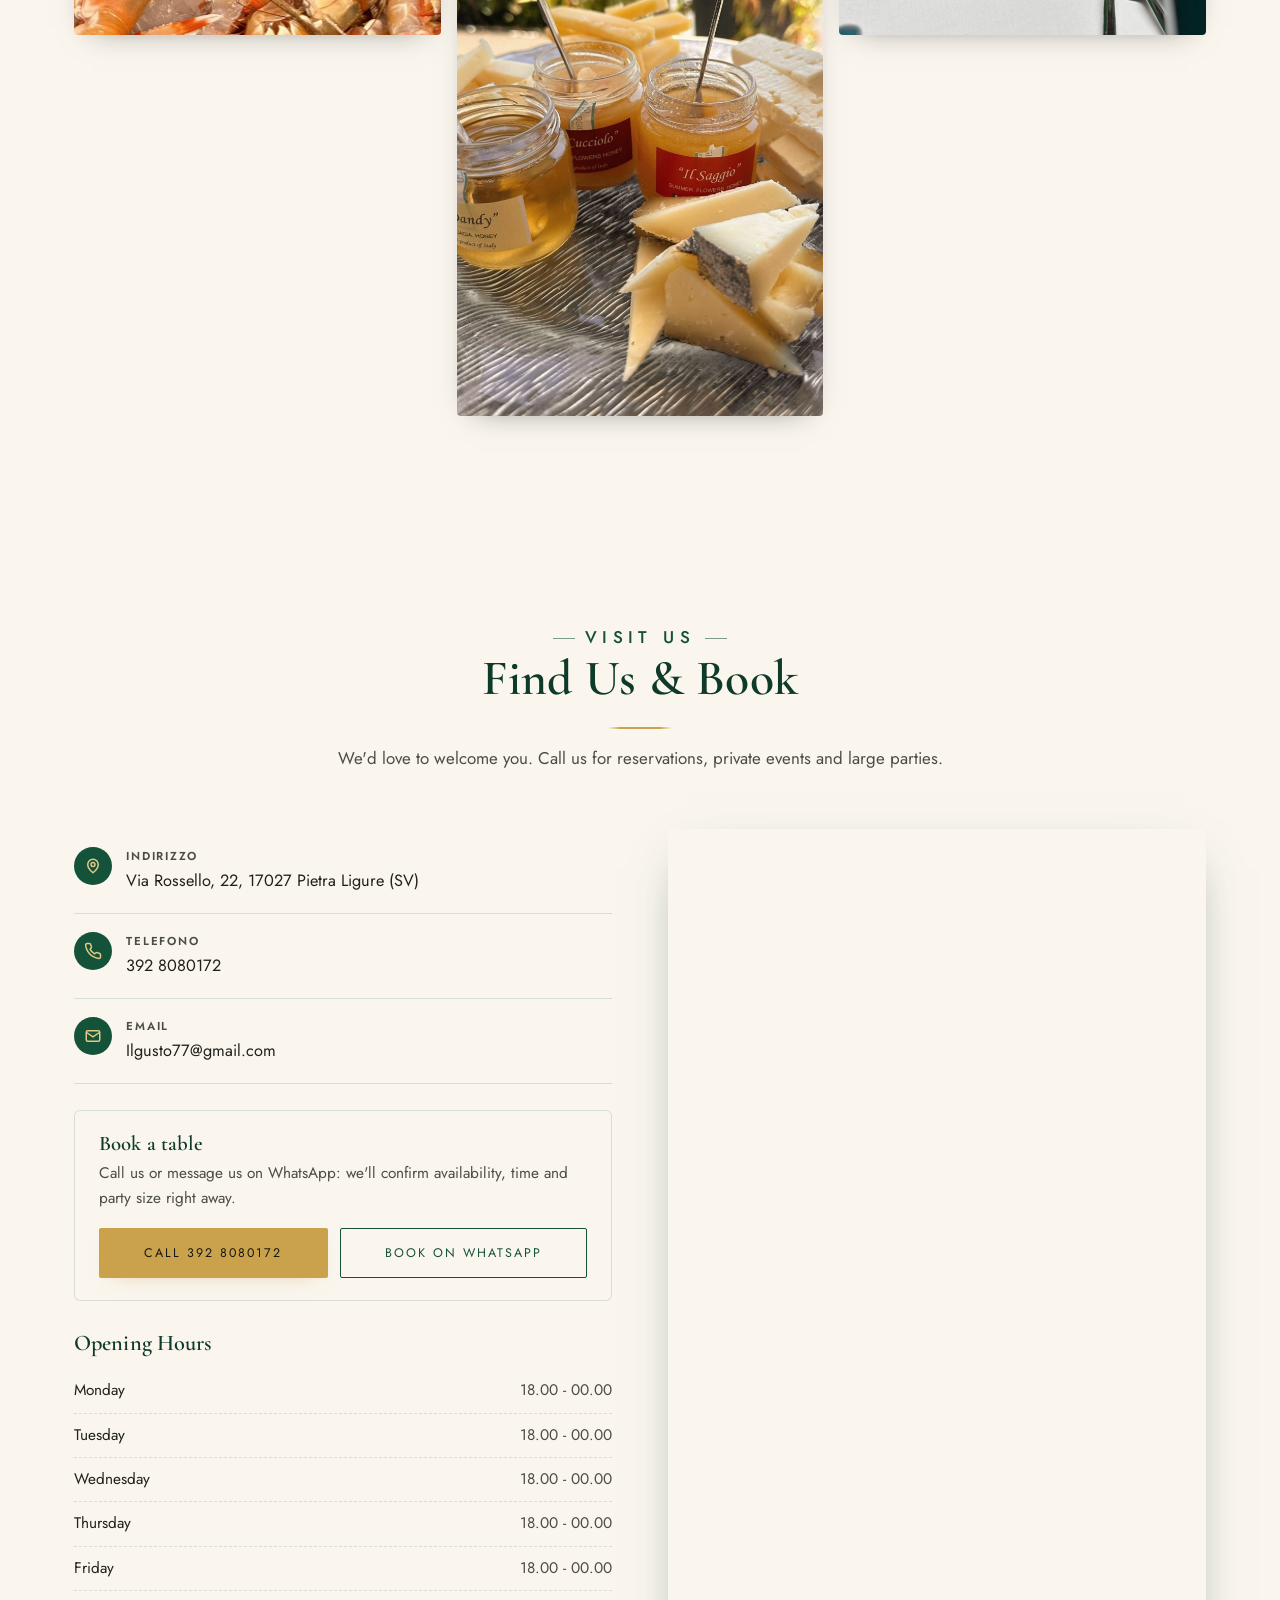
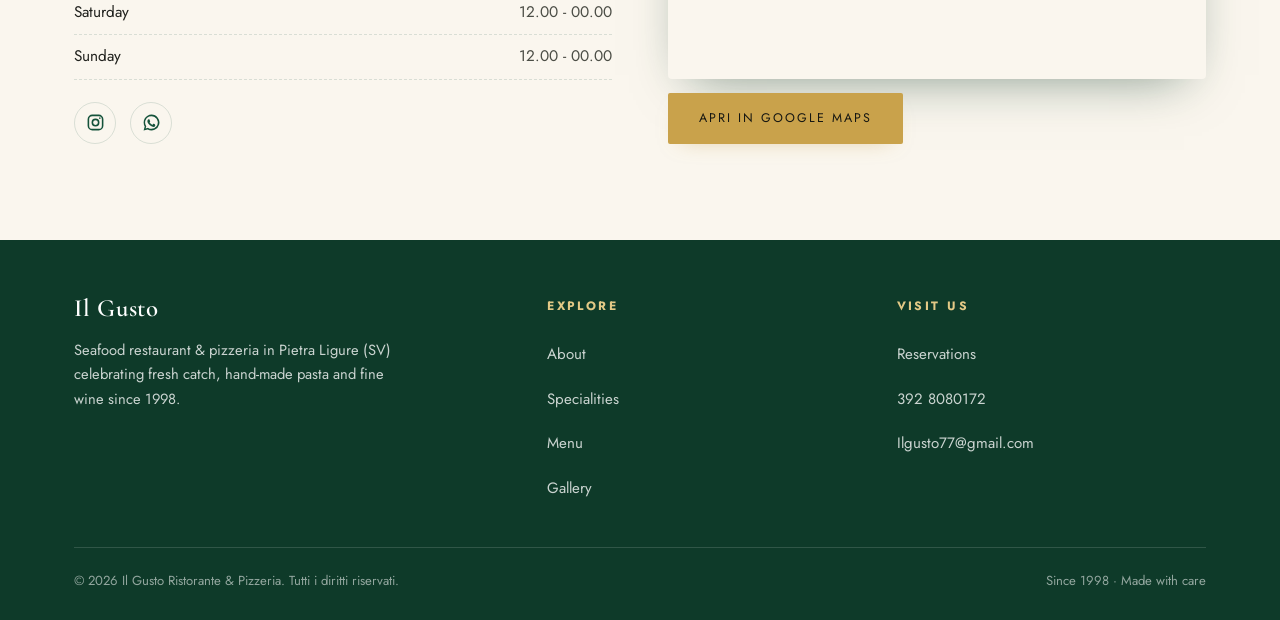
==== commit e215918b: "Add AIC gluten-free certification badge to homepage about section Co-Authored-By: Claude Opus 4.8 (1" ====
--- a/docs/index.html
+++ b/docs/index.html
@@ -106,7 +106,7 @@
     ],
     "menu": "https://skerdi459.github.io/Ilgusto/menu.html",
     "hasMenu": "https://skerdi459.github.io/Ilgusto/menu.html",
-    "hasMap": "https://www.google.com/maps/search/?api=1&query=Via%20Rossello%2022%2C%2017027%20Pietra%20Ligure%20SV",
+    "hasMap": "https://maps.app.goo.gl/s2BJmBZZ4Pka1fGH6",
     "sameAs": [
       "https://www.instagram.com/il.gusto1998"
     ]
@@ -184,6 +184,10 @@
         <p>La nostra proposta valorizza la tradizione con un tocco di creatività, per regalare sapori autentici e sempre equilibrati. Proponiamo inoltre opzioni senza glutine, curate con la stessa attenzione e qualità, per garantire un'esperienza inclusiva e gustosa per tutti.</p>
         <p>L'ambiente è accogliente e familiare, perfetto per ogni occasione: da una cena rilassante a momenti speciali da condividere. Completa l'esperienza una selezione di vini scelti con cura, ideali per accompagnare ogni portata.</p>
         <p>Vi aspettiamo per farvi sentire a casa, con semplicità e passione.</p>
+        <div class="aic-cert">
+          <img src="assets/img/aic-logo.jpeg" alt="Associazione Italiana Celiachia — Alimentazione Fuori Casa" loading="lazy" width="1200" height="1600" />
+          <p data-en="Member of the Italian Celiac Association's <b>Alimentazione Fuori Casa</b> (gluten-free dining) programme.">Locale aderente al programma <b>Alimentazione Fuori Casa</b> dell'Associazione Italiana Celiachia.</p>
+        </div>
         <a class="btn btn-outline" href="#highlights" style="margin-top:10px">Scopri le nostre specialità</a>
       </div>
       <div class="about-figure reveal">
@@ -303,7 +307,7 @@
             <span class="ic" aria-hidden="true">
               <svg viewBox="0 0 24 24" fill="none" stroke="currentColor" stroke-width="2"><path d="M12 21s-7-5.5-7-11a7 7 0 1 1 14 0c0 5.5-7 11-7 11z"/><circle cx="12" cy="10" r="2.6"/></svg>
             </span>
-            <div><b>Indirizzo</b><a href="https://www.google.com/maps/search/?api=1&amp;query=Via%20Rossello%2022%2C%2017027%20Pietra%20Ligure%20SV" target="_blank" rel="noopener">Via Rossello, 22, 17027 Pietra Ligure (SV)</a></div>
+            <div><b>Indirizzo</b><a href="https://maps.app.goo.gl/s2BJmBZZ4Pka1fGH6" target="_blank" rel="noopener">Via Rossello, 22, 17027 Pietra Ligure (SV)</a></div>
           </div>
           <div class="info-row">
             <span class="ic" aria-hidden="true">
@@ -348,10 +352,10 @@
           <iframe
             class="map-embed"
             title="Mappa di Il Gusto — Via Rossello 22, Pietra Ligure"
-            src="https://maps.google.com/maps?q=Via%20Rossello%2022%2C%2017027%20Pietra%20Ligure%20SV&amp;z=16&amp;output=embed"
+            src="https://maps.google.com/maps?q=44.1475256,8.2786763&amp;z=16&amp;output=embed"
             loading="lazy"
             referrerpolicy="no-referrer-when-downgrade"></iframe>
-          <a class="btn btn-gold map-cta" href="https://www.google.com/maps/search/?api=1&amp;query=Via%20Rossello%2022%2C%2017027%20Pietra%20Ligure%20SV" target="_blank" rel="noopener">Apri in Google Maps</a>
+          <a class="btn btn-gold map-cta" href="https://maps.app.goo.gl/s2BJmBZZ4Pka1fGH6" target="_blank" rel="noopener">Apri in Google Maps</a>
         </div>
       </div>
     </div>
--- a/docs/assets/style.css
+++ b/docs/assets/style.css
@@ -165,6 +165,13 @@
 }
 .about-figure .badge strong { font-family: var(--serif); font-size: 2.4rem; display: block; color: var(--gold-soft); line-height: 1; }
 .about-figure .badge span { font-size: .66rem; letter-spacing: .2em; text-transform: uppercase; }
+.aic-cert {
+  display: flex; align-items: center; gap: 18px; margin: 8px 0 22px;
+  padding: 14px 18px; border: 1px solid var(--line); border-radius: 6px; background: #fff;
+}
+.aic-cert img { width: 150px; height: auto; flex: 0 0 auto; border-radius: 4px; }
+.aic-cert p { margin: 0; font-size: .9rem; color: var(--ink-soft); line-height: 1.45; }
+@media (max-width: 560px) { .aic-cert { flex-direction: column; text-align: center; gap: 12px; } }
 
 /* ---------- Highlights ---------- */
 .highlights { background: var(--charcoal); color: #fff; }
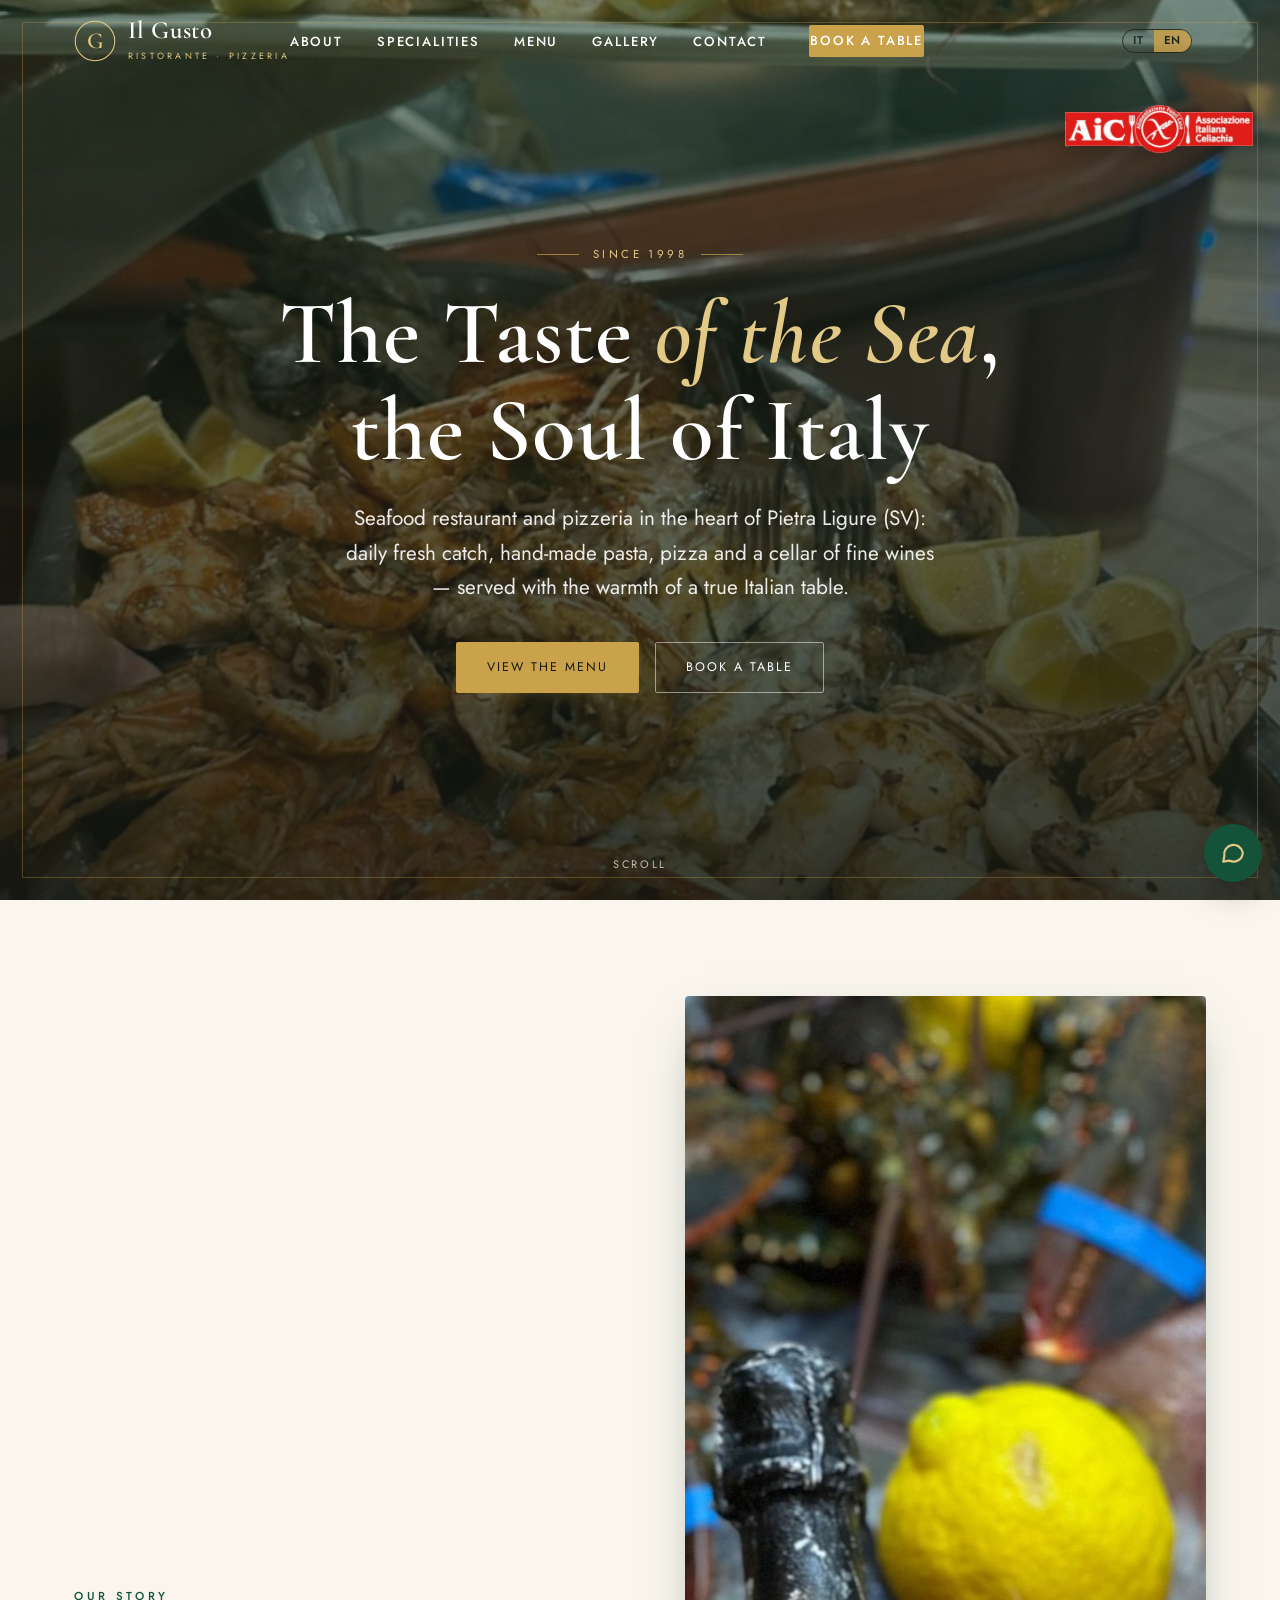
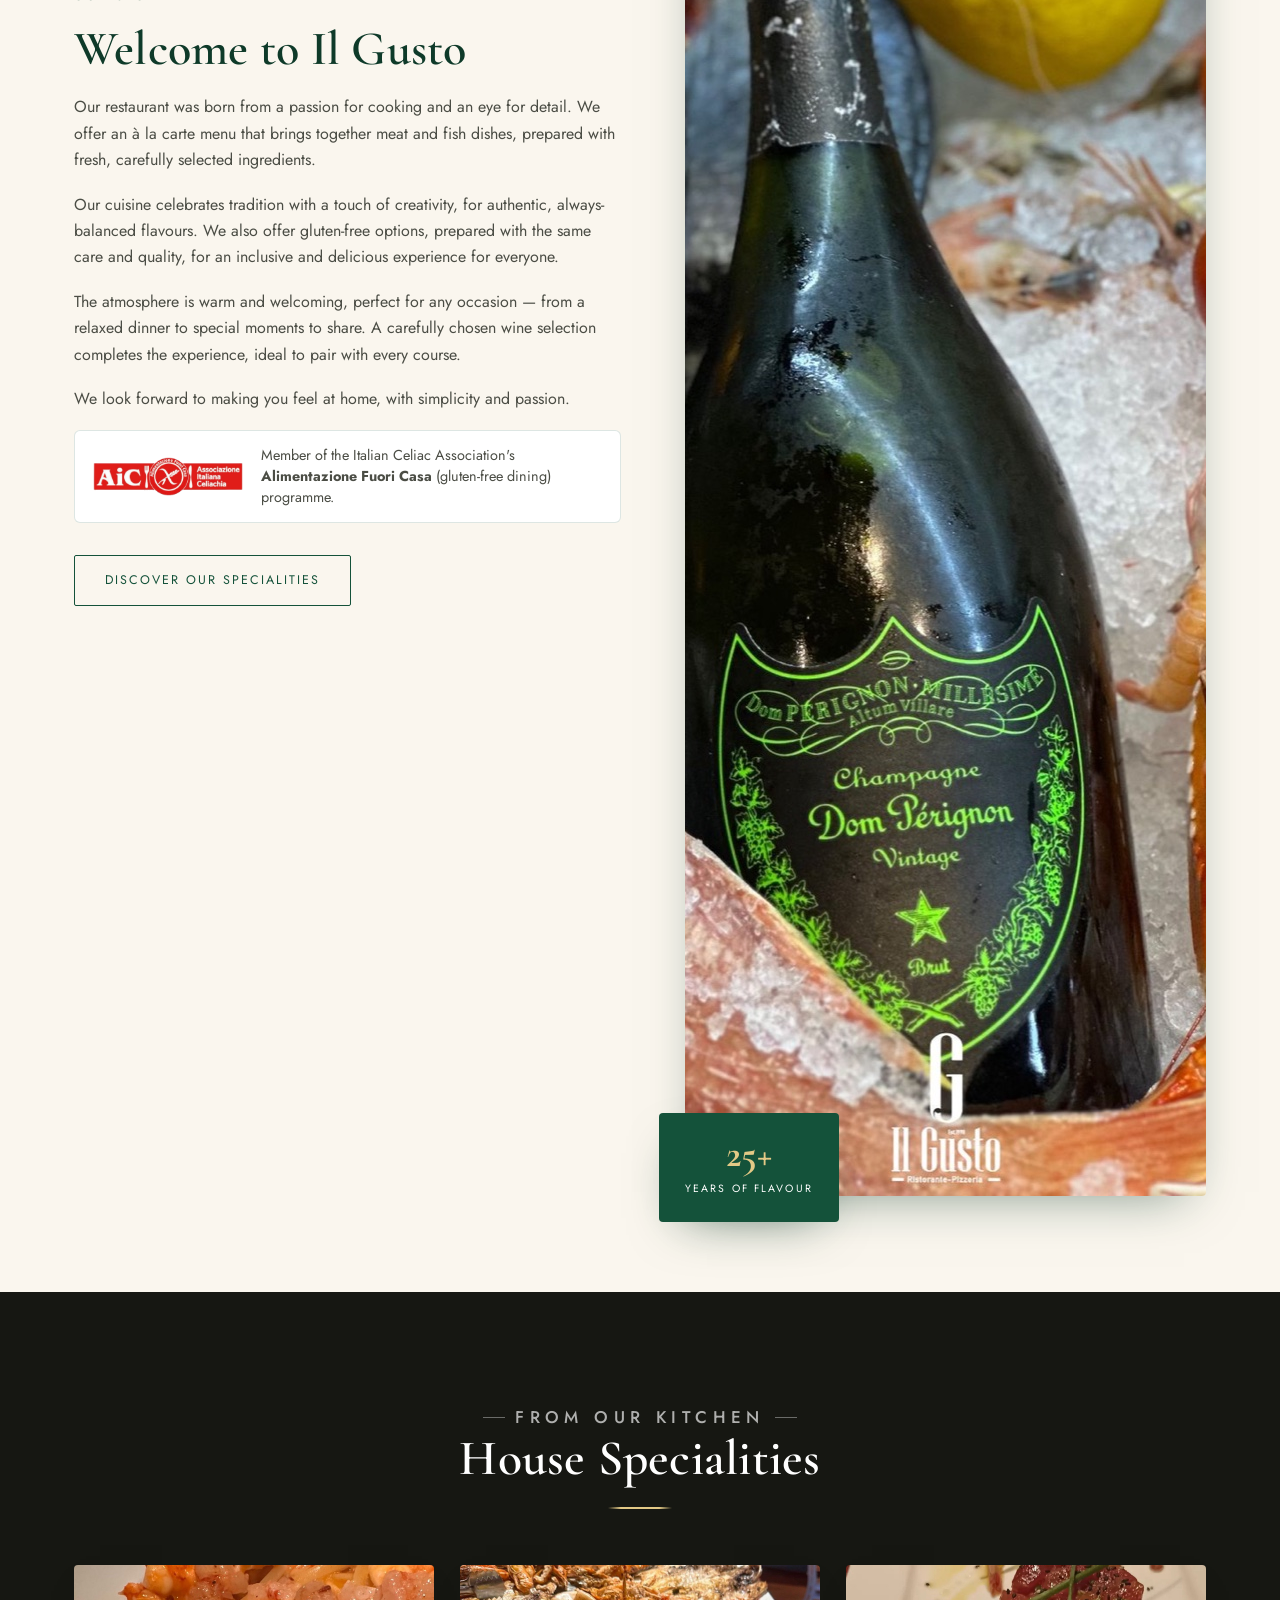
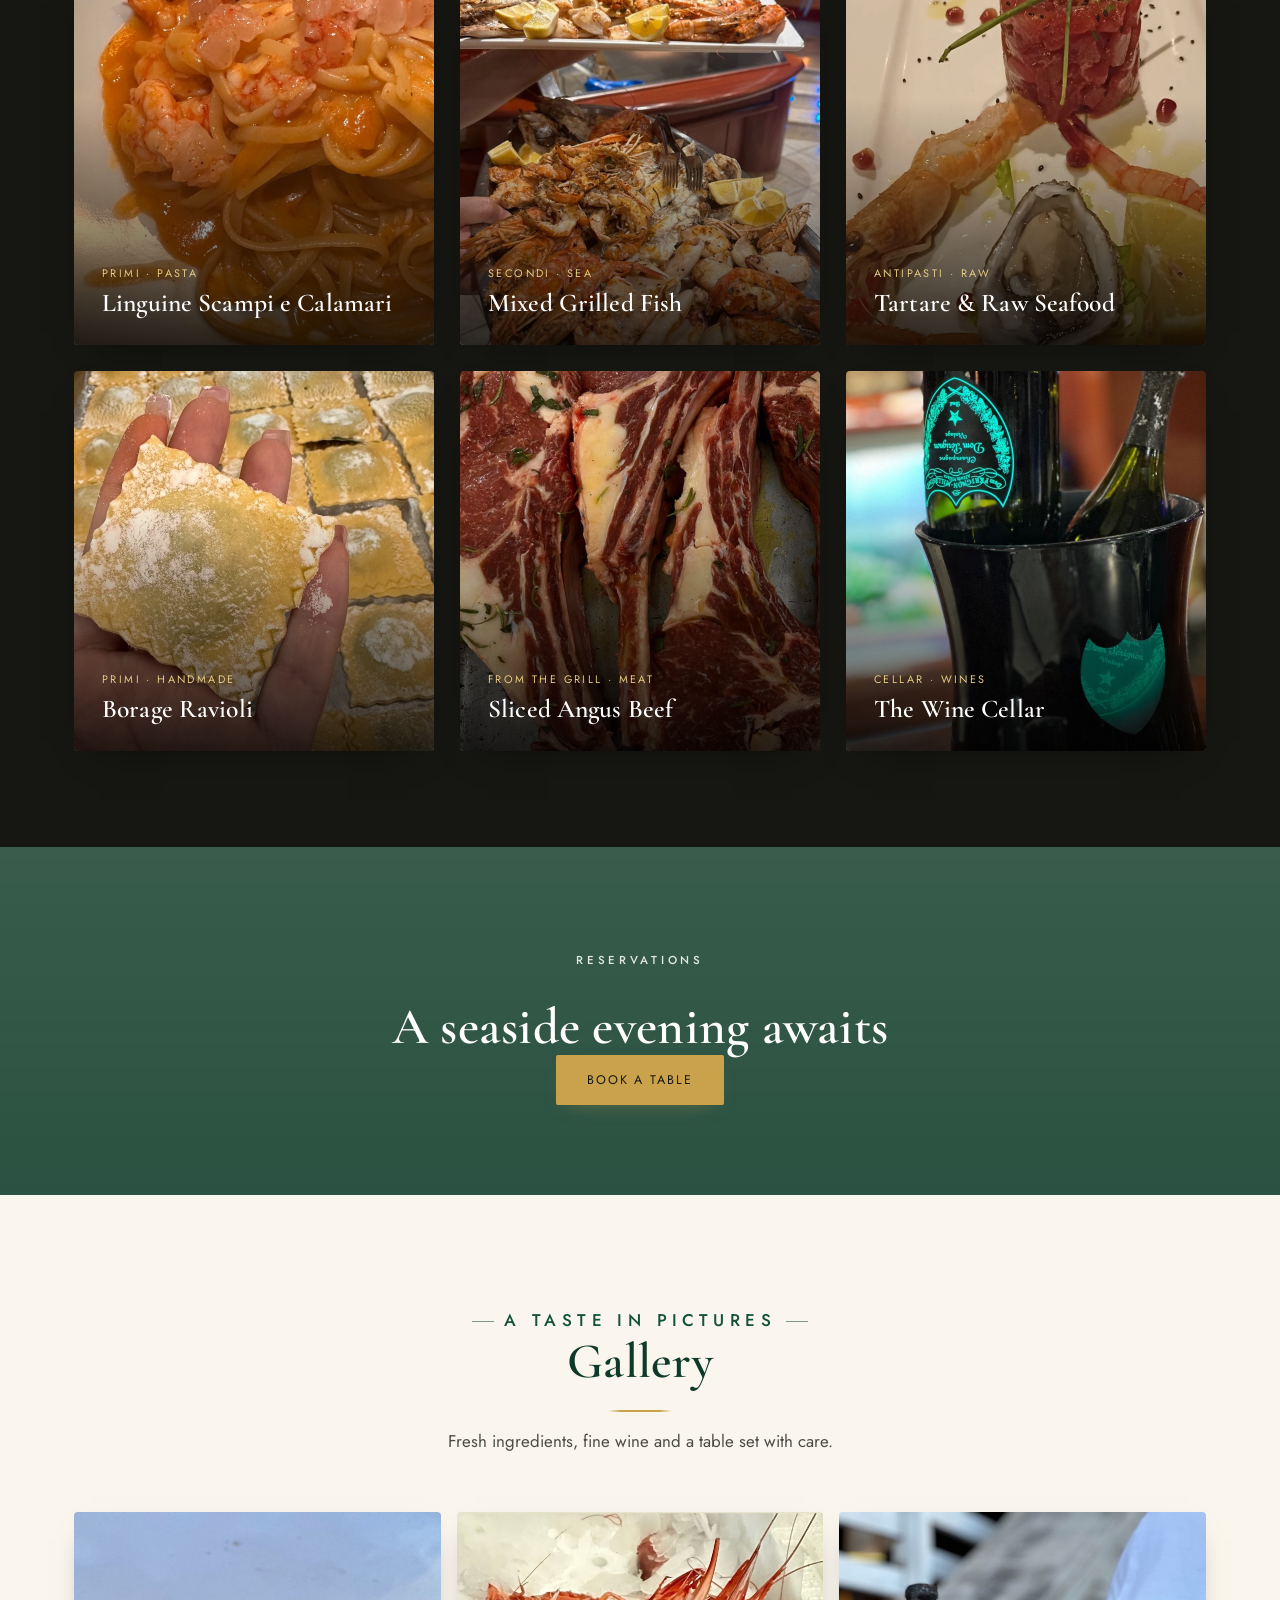
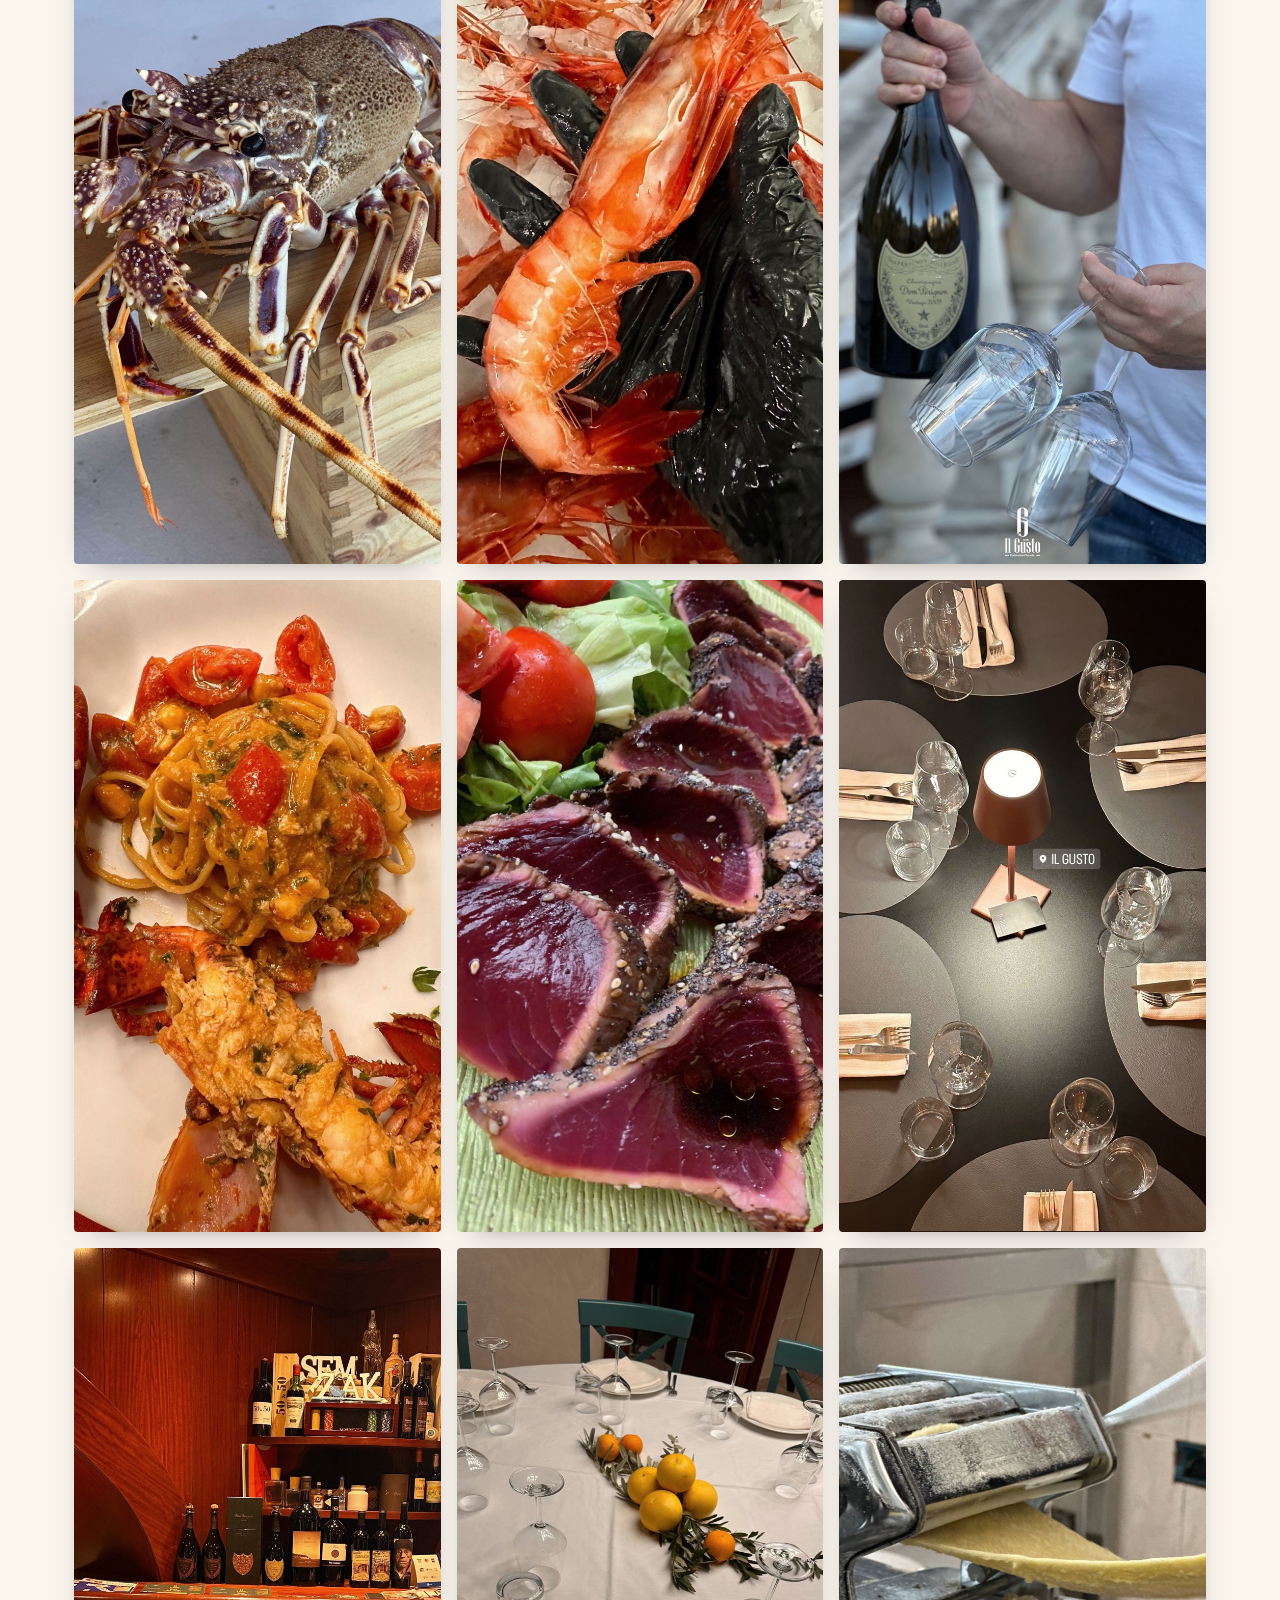
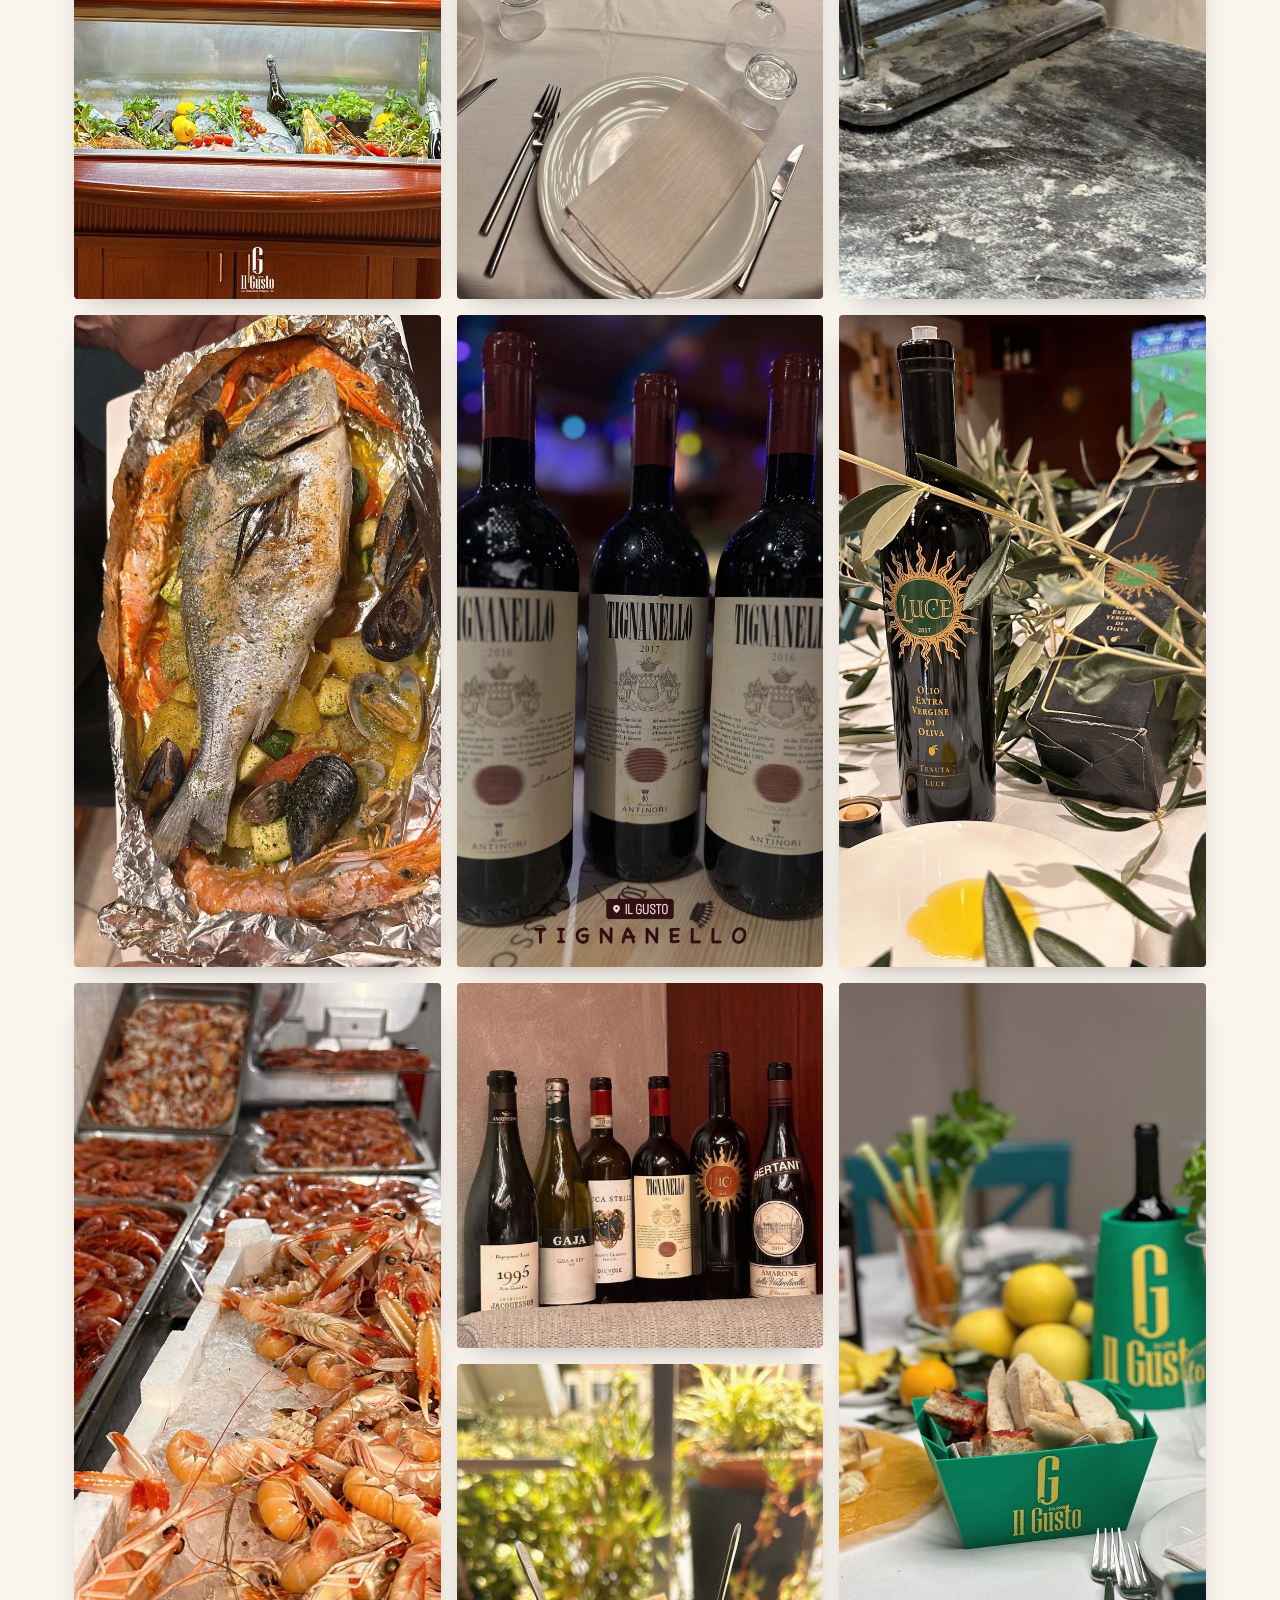
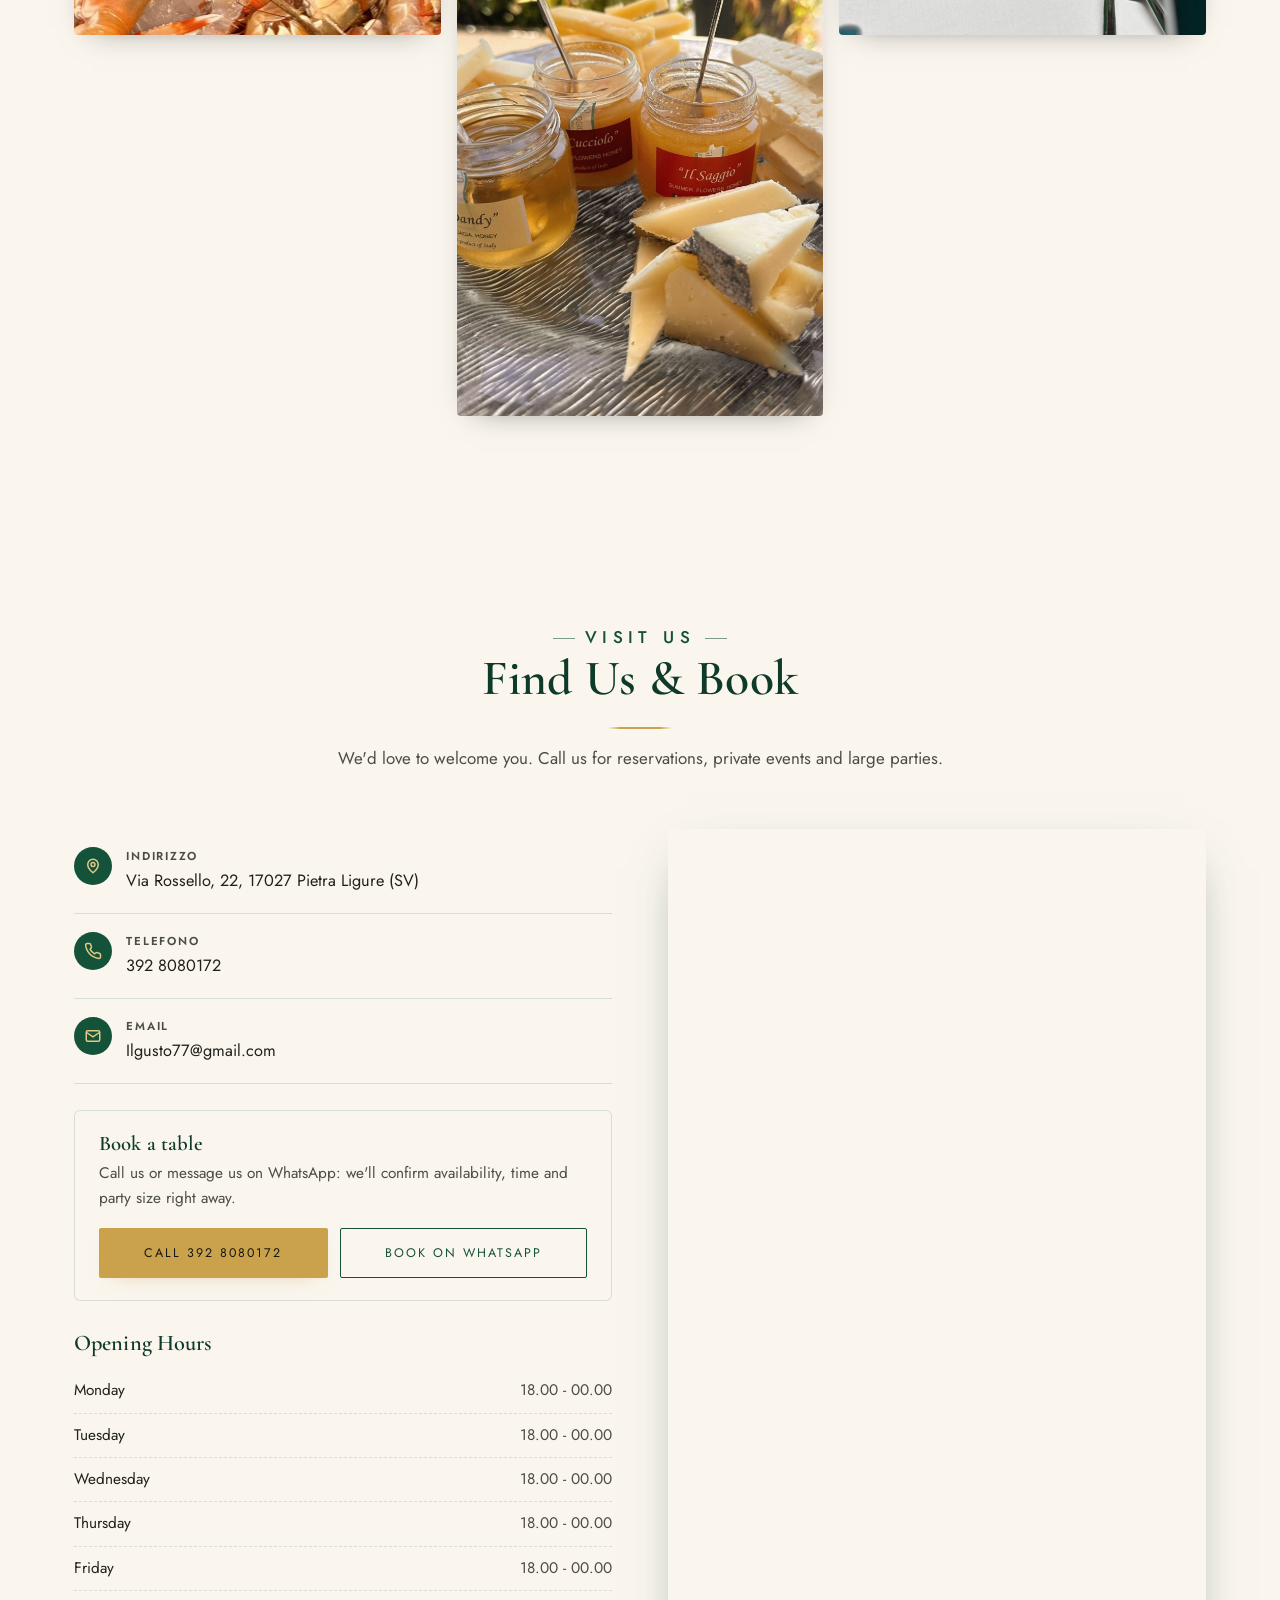
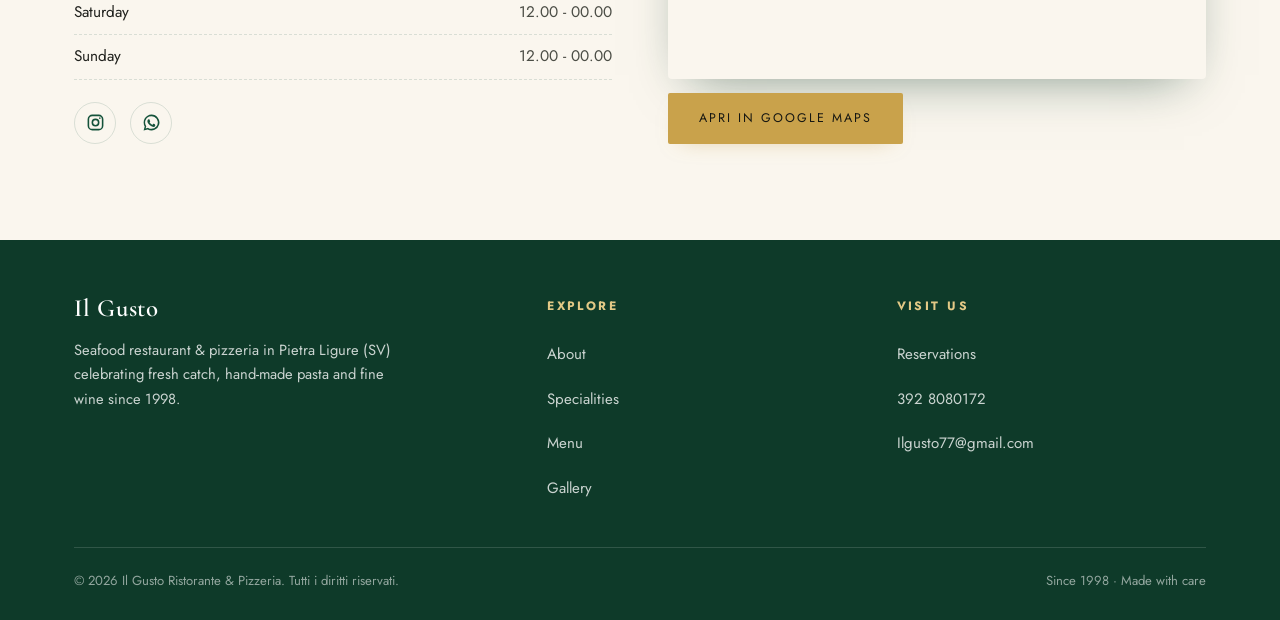
==== commit 3147da66: "Show AIC gluten-free logo as a hero badge (transparent, no white bg) Co-Authored-By: Claude Opus 4.8" ====
--- a/docs/index.html
+++ b/docs/index.html
@@ -162,6 +162,9 @@
 
   <!-- ============== Hero ============== -->
   <section class="hero" id="home">
+    <a class="hero-aic" href="#about" aria-label="Certificazione Associazione Italiana Celiachia — Alimentazione Fuori Casa">
+      <img src="assets/img/aic-logo.png" alt="Associazione Italiana Celiachia — Alimentazione Fuori Casa" width="846" height="224" loading="eager" />
+    </a>
     <div class="hero-inner">
       <span class="hero-divider">Dal 1998</span>
       <h1 data-en="The Taste <em>of the Sea</em>,<br>the Soul of Italy">Il Sapore <em>del Mare</em>,<br>l'Anima d'Italia</h1>
@@ -185,7 +188,7 @@
         <p>L'ambiente è accogliente e familiare, perfetto per ogni occasione: da una cena rilassante a momenti speciali da condividere. Completa l'esperienza una selezione di vini scelti con cura, ideali per accompagnare ogni portata.</p>
         <p>Vi aspettiamo per farvi sentire a casa, con semplicità e passione.</p>
         <div class="aic-cert">
-          <img src="assets/img/aic-logo.jpeg" alt="Associazione Italiana Celiachia — Alimentazione Fuori Casa" loading="lazy" width="1200" height="1600" />
+          <img src="assets/img/aic-logo.png" alt="Associazione Italiana Celiachia — Alimentazione Fuori Casa" loading="lazy" width="846" height="224" />
           <p data-en="Member of the Italian Celiac Association's <b>Alimentazione Fuori Casa</b> (gluten-free dining) programme.">Locale aderente al programma <b>Alimentazione Fuori Casa</b> dell'Associazione Italiana Celiachia.</p>
         </div>
         <a class="btn btn-outline" href="#highlights" style="margin-top:10px">Scopri le nostre specialità</a>
--- a/docs/assets/style.css
+++ b/docs/assets/style.css
@@ -149,6 +149,17 @@
 .hero-actions { display: flex; gap: 16px; justify-content: center; flex-wrap: wrap; }
 .hero-divider { display: inline-flex; align-items: center; gap: 14px; margin-bottom: 22px; color: var(--gold-soft); letter-spacing: .3em; text-transform: uppercase; font-size: .72rem; }
 .hero-divider::before, .hero-divider::after { content: ""; width: 42px; height: 1px; background: var(--gold); opacity: .7; }
+.hero-aic {
+  position: absolute; top: 104px; right: 26px; z-index: 5; display: block; line-height: 0;
+  filter: drop-shadow(0 6px 16px rgba(0,0,0,.35));
+  transition: transform .3s ease;
+}
+.hero-aic:hover { transform: translateY(-3px); }
+.hero-aic img { width: 190px; height: auto; display: block; }
+@media (max-width: 720px) {
+  .hero-aic { top: 84px; right: 12px; }
+  .hero-aic img { width: 130px; }
+}
 .scroll-cue { position: absolute; bottom: 26px; left: 50%; transform: translateX(-50%); color: rgba(255,255,255,.7); font-size: .68rem; letter-spacing: .25em; text-transform: uppercase; animation: bob 2.4s ease-in-out infinite; }
 @keyframes bob { 0%,100%{ transform: translate(-50%,0);} 50%{ transform: translate(-50%,8px);} }
 
